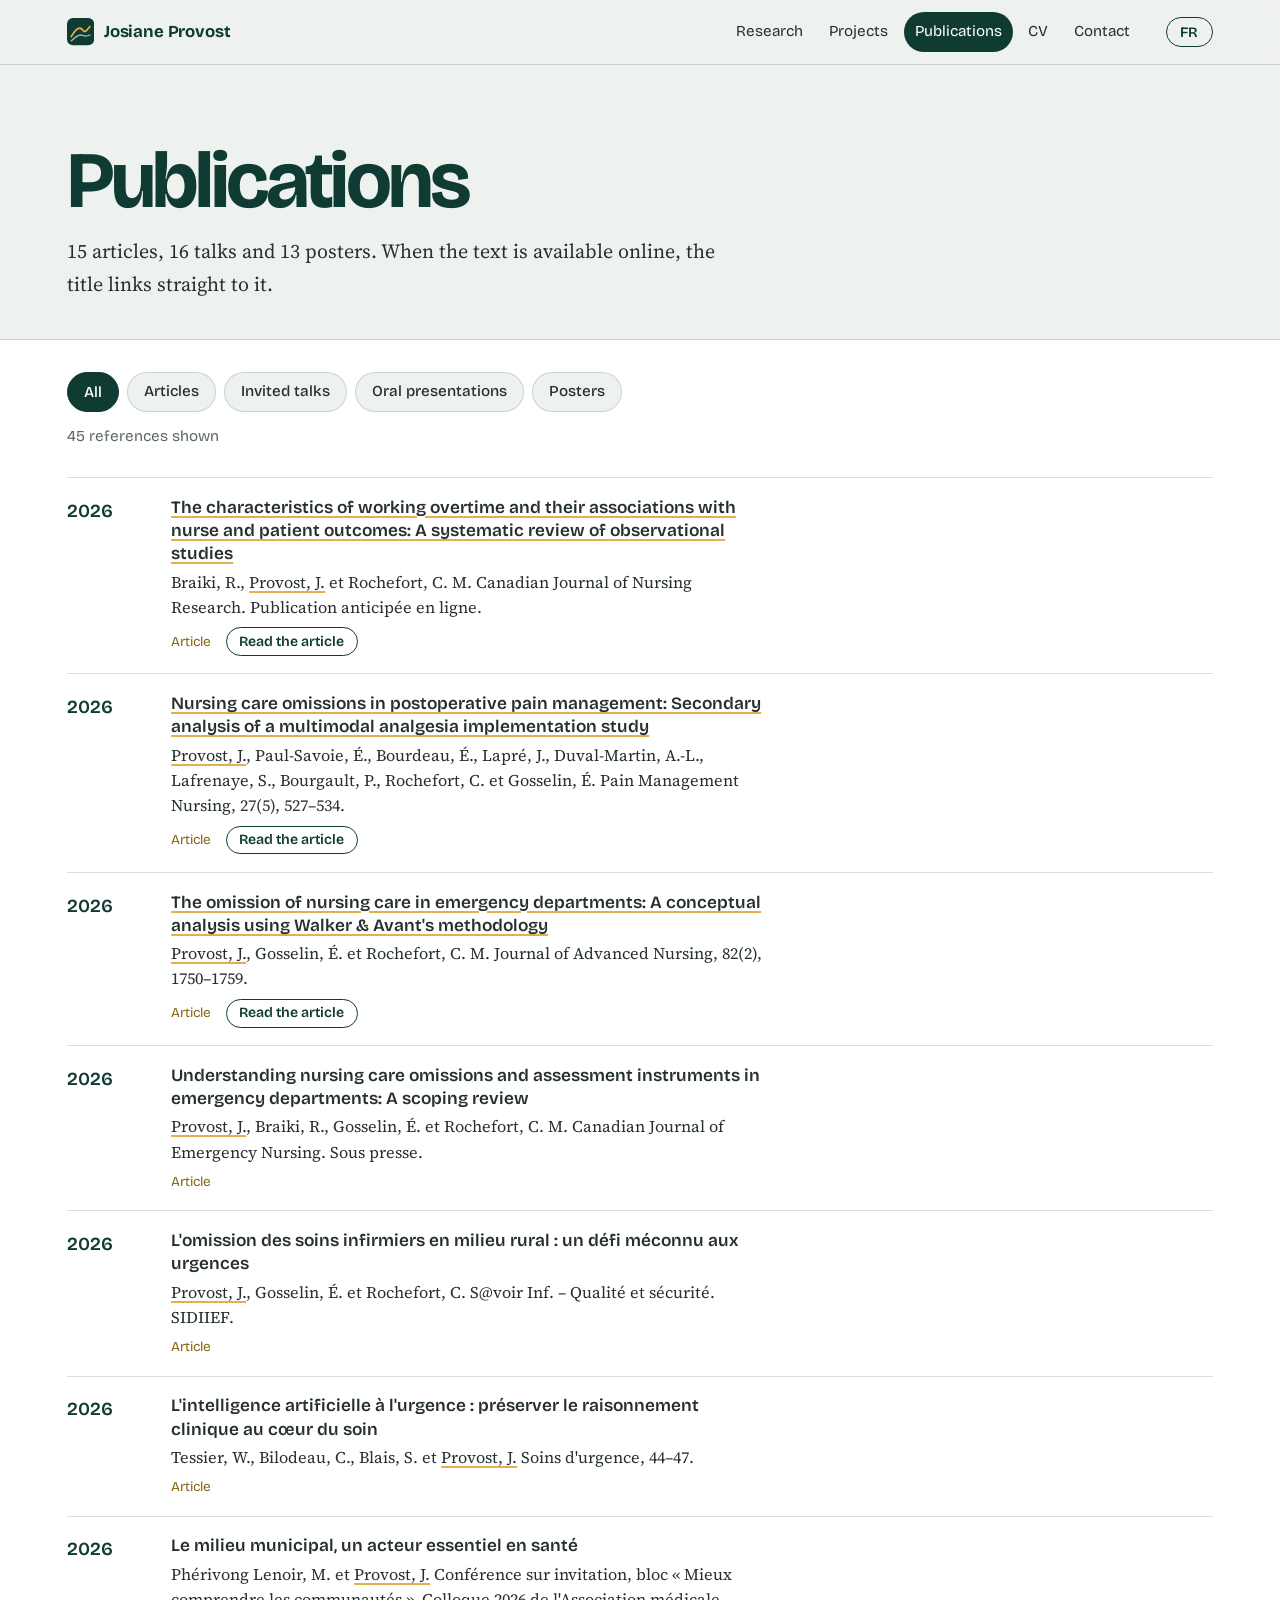
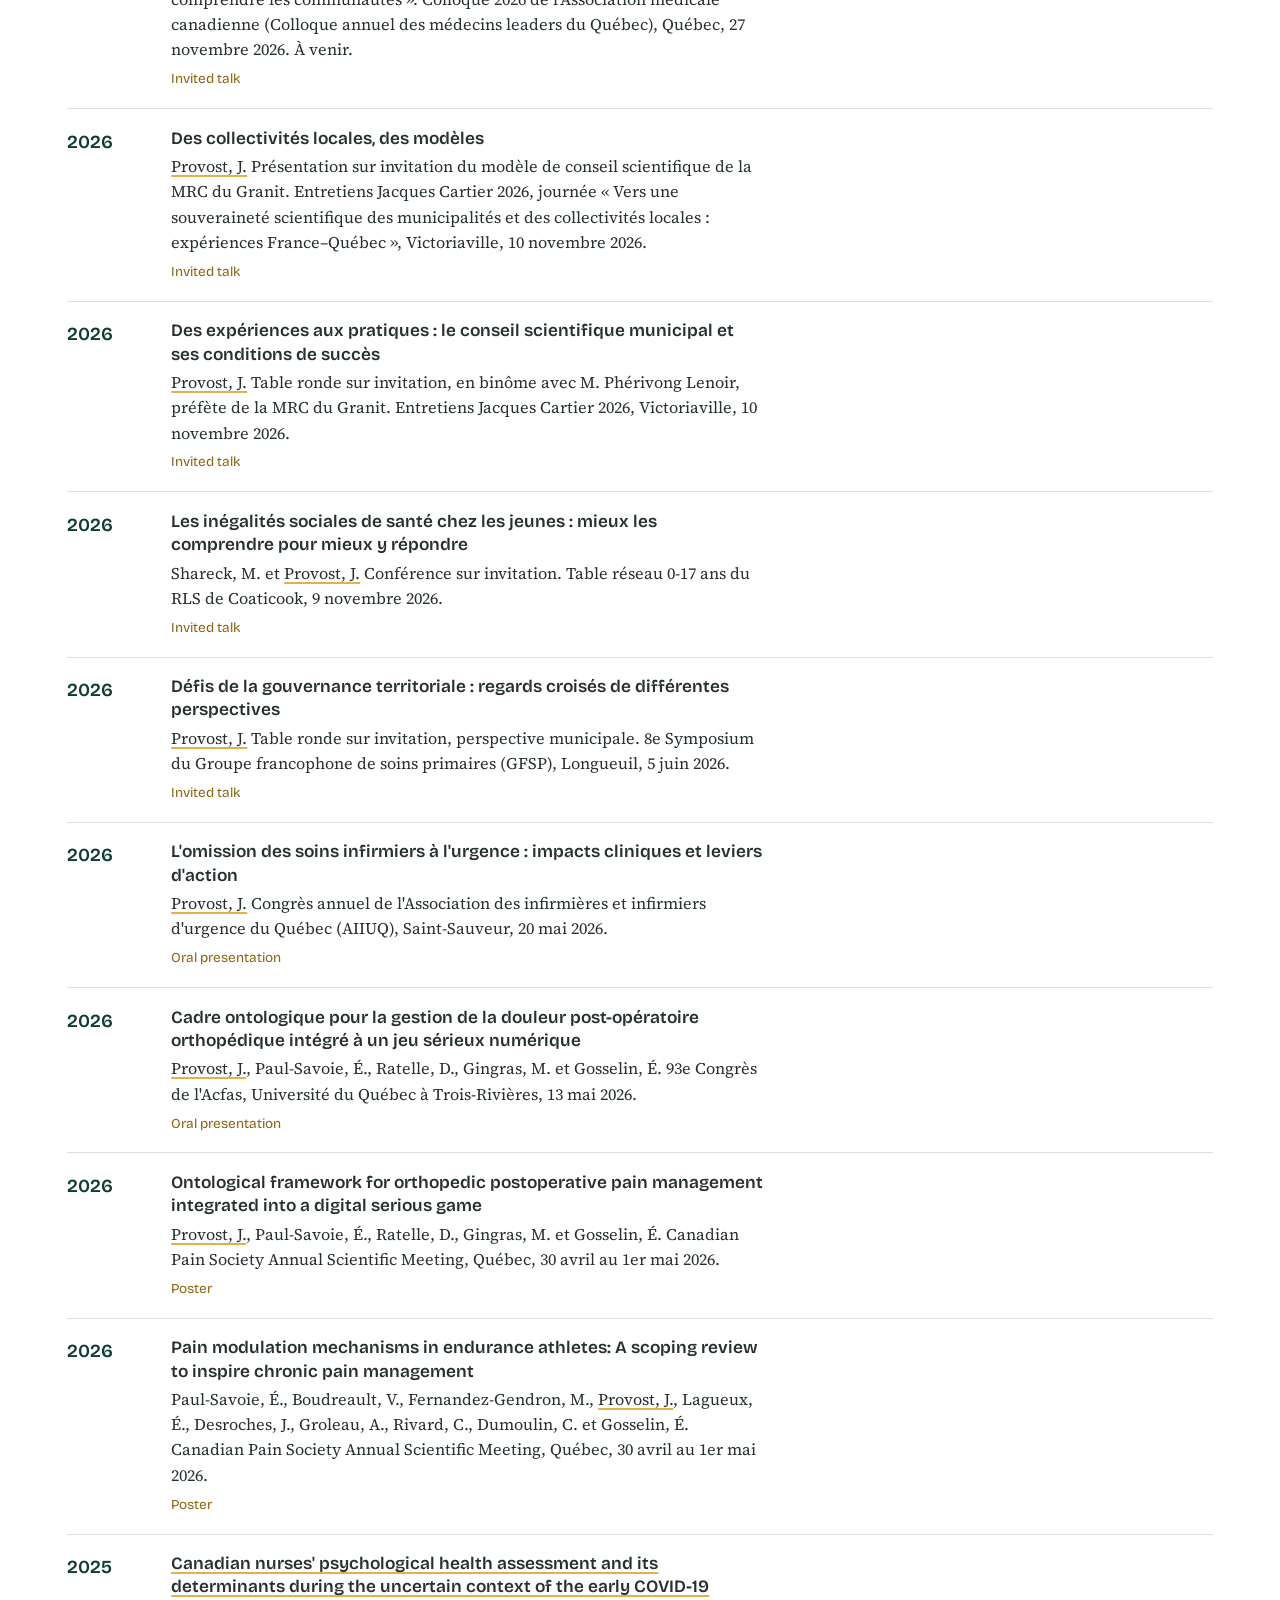
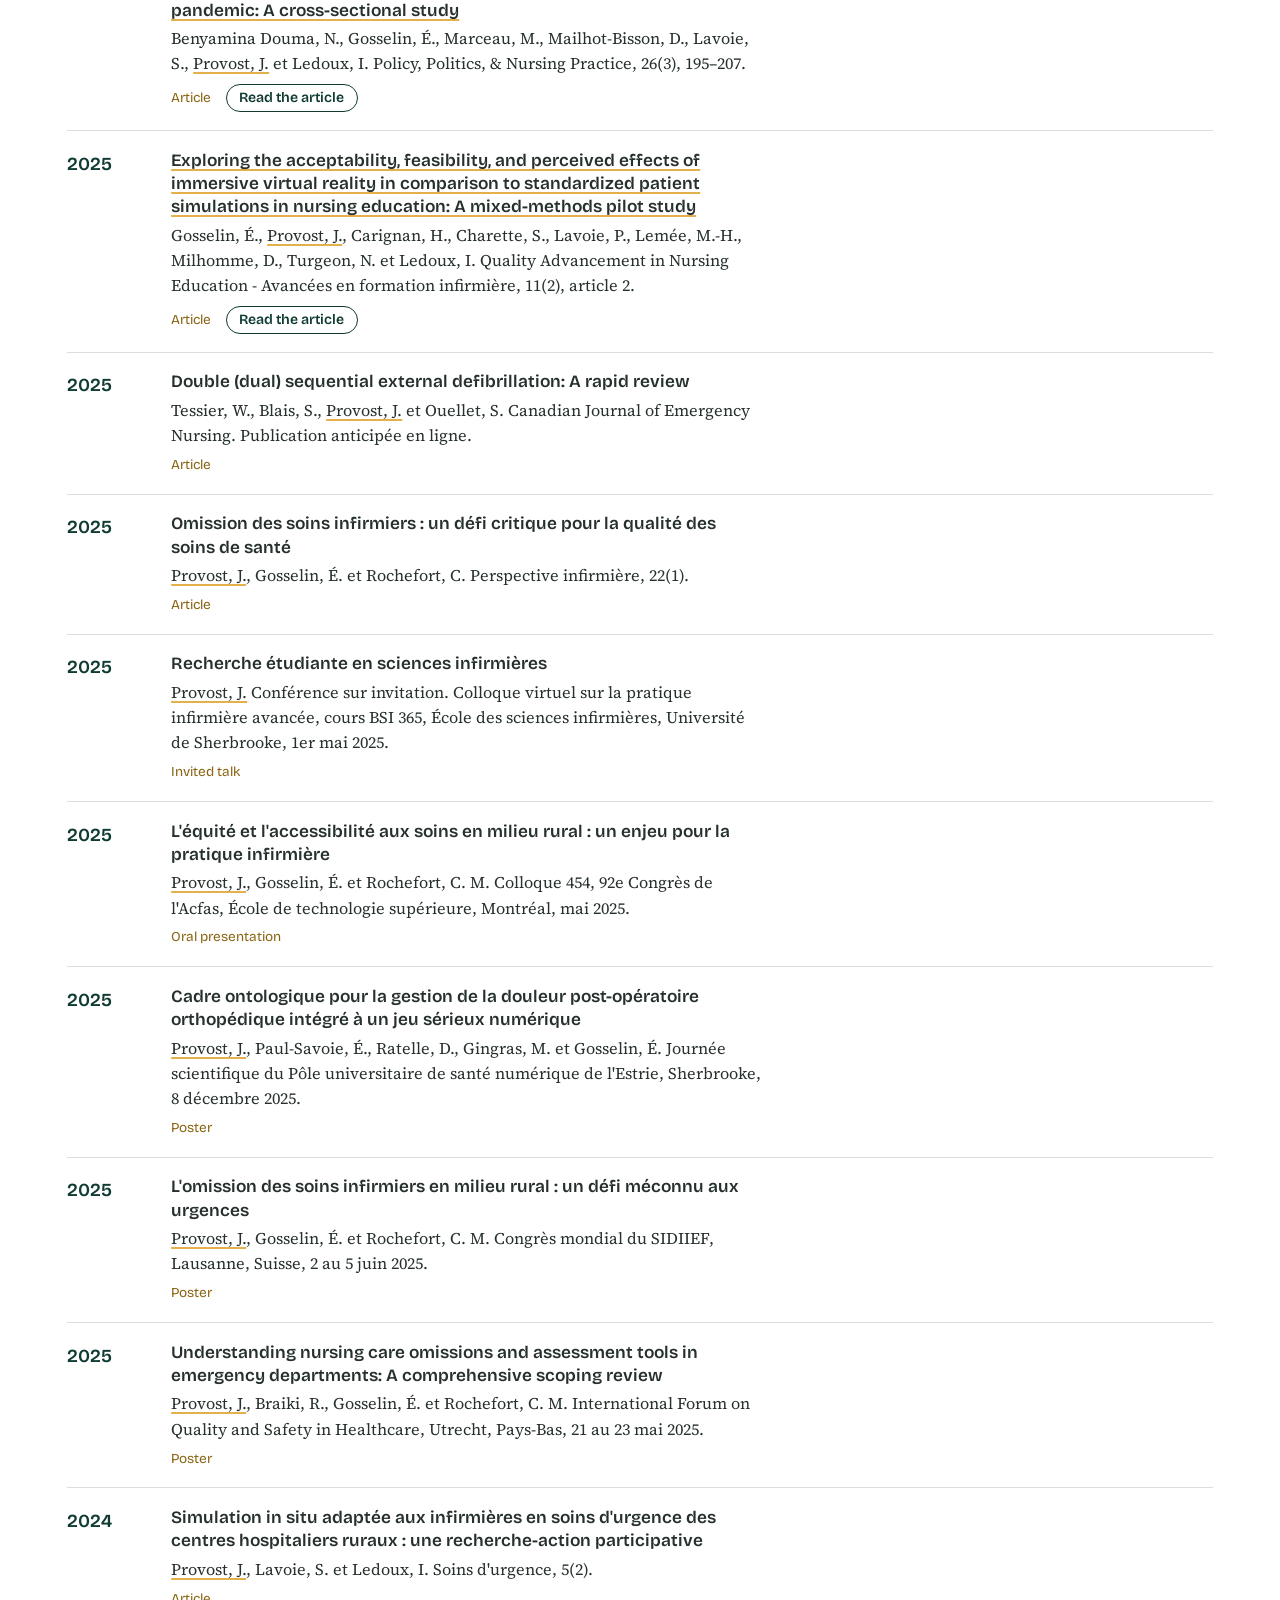
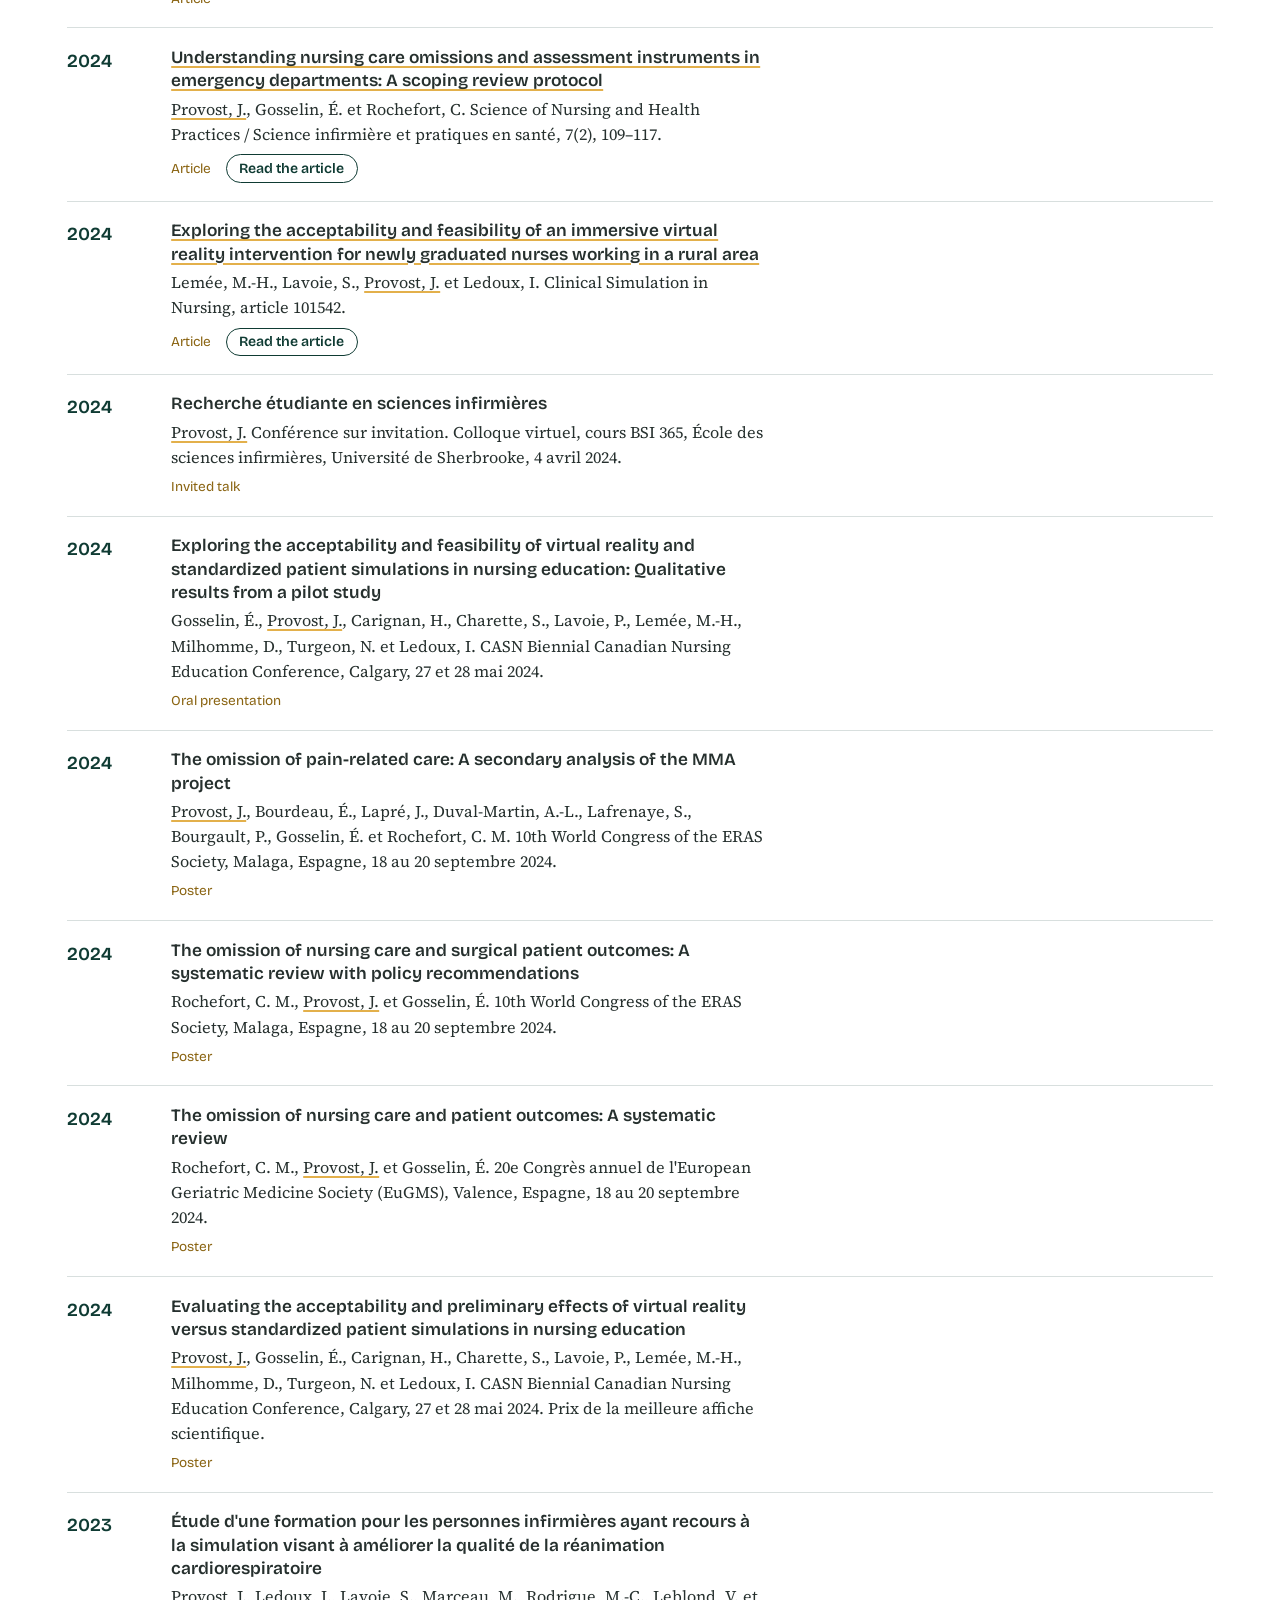
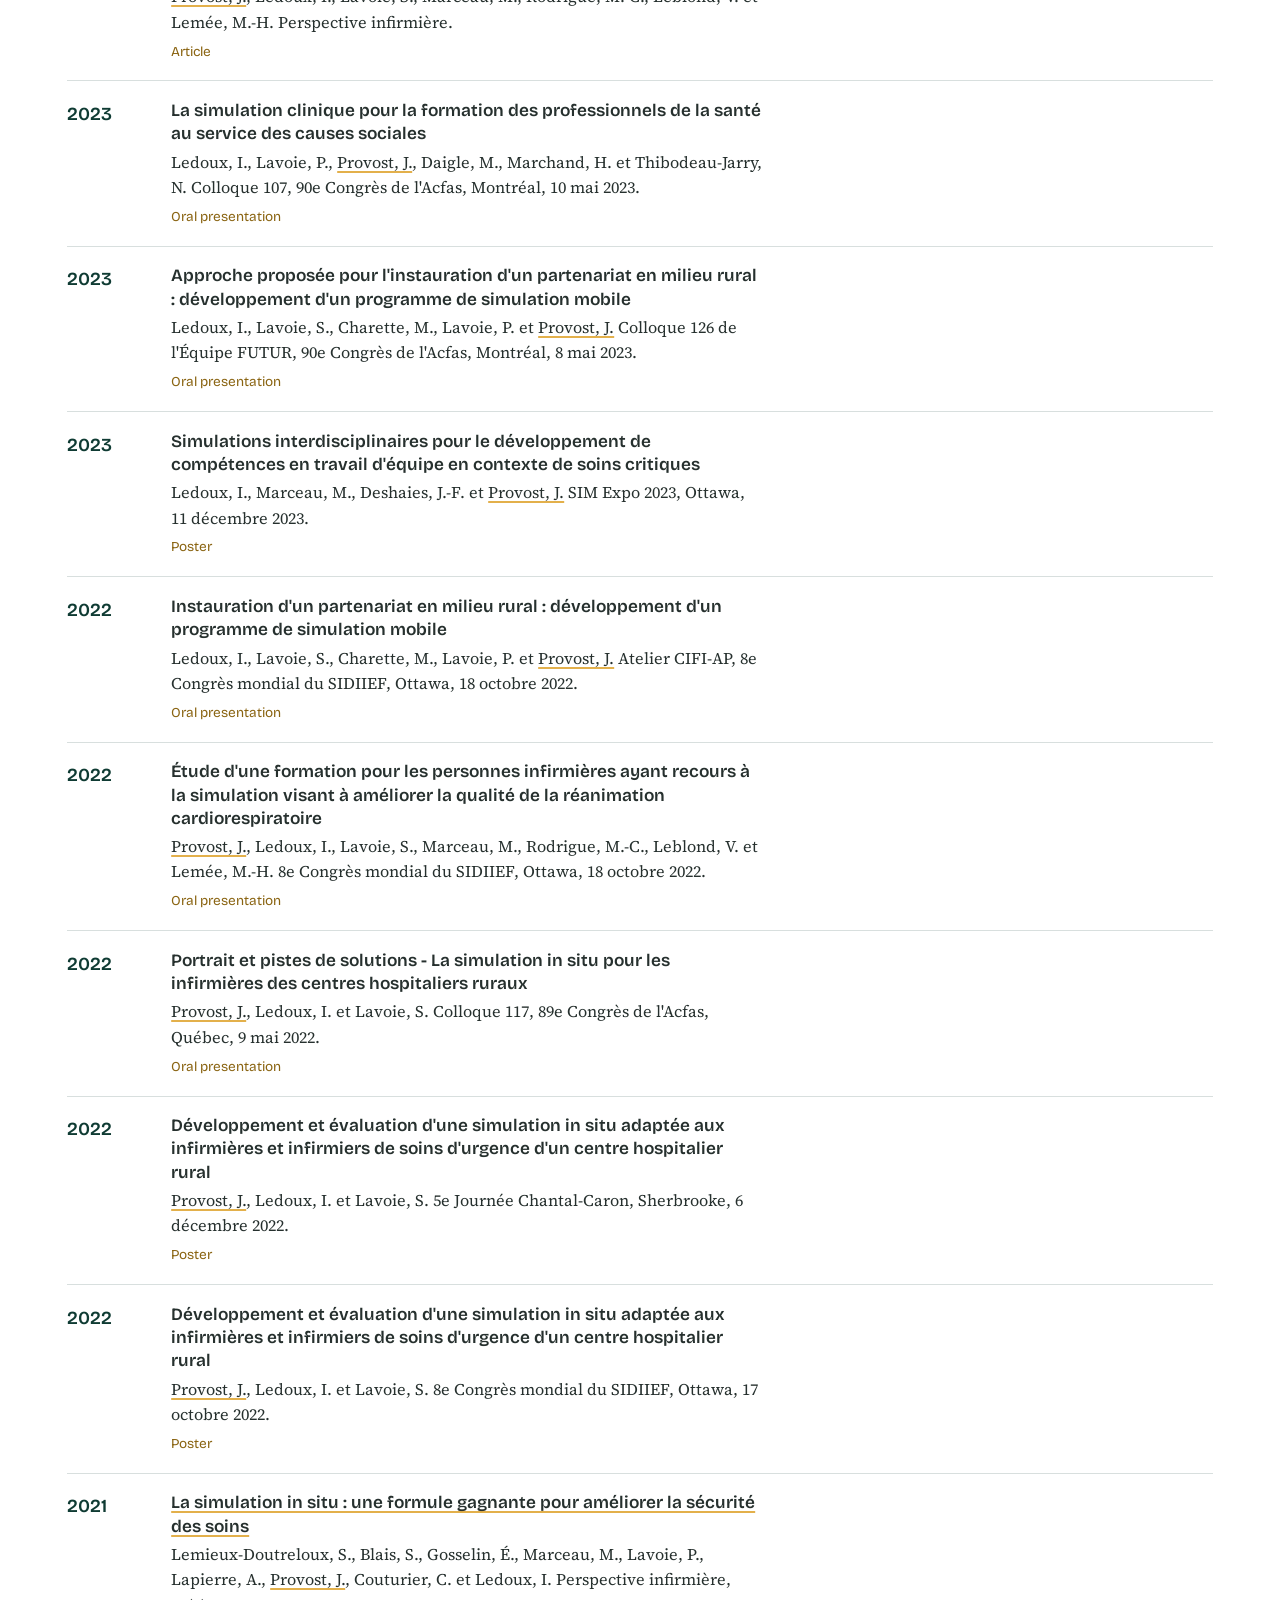
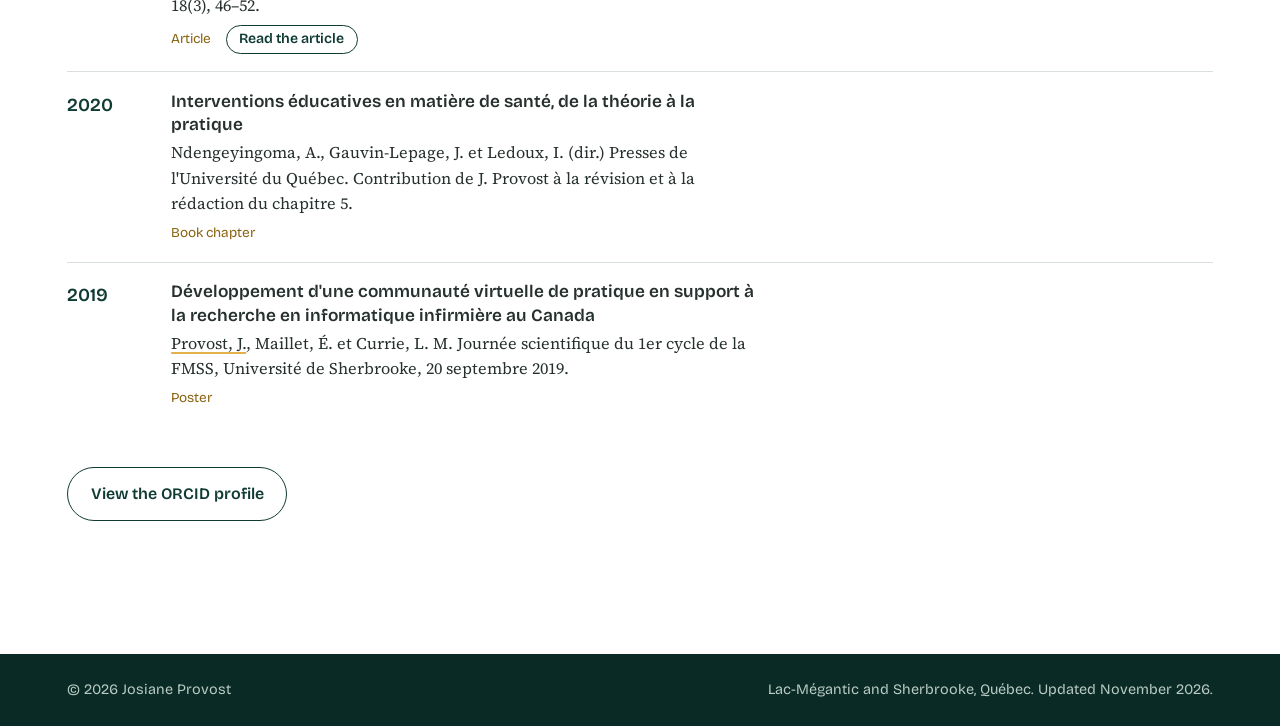
==== publications.html @ 4ea6d52b "Territoire apprenant, page des publications et CV 2026-2027 Portrait réduit, programmation recentrée" ====
<!DOCTYPE html>
<html lang="fr" data-lang="fr">
<head>
<meta charset="UTF-8">
<meta name="viewport" content="width=device-width, initial-scale=1">
<title>Publications - Josiane Provost</title>
<meta name="description" content="Articles, conférences et affiches de Josiane Provost, avec les liens directs vers les textes.">
<meta property="og:title" content="Josiane Provost - Recherche en santé rurale">
<meta property="og:description" content="Soins infirmiers en milieu rural, numérique en santé et conseil scientifique municipal.">
<meta property="og:image" content="https://josianeprovost.ca/images/josiane-provost.jpg">
<meta property="og:type" content="website">
<meta property="og:url" content="https://josianeprovost.ca/publications.html">
<link rel="icon" href="data:image/svg+xml,%3Csvg xmlns='http://www.w3.org/2000/svg' viewBox='0 0 64 64'%3E%3Crect width='64' height='64' rx='14' fill='%230f3b33'/%3E%3Cpath d='M10 44c8-14 14-20 20-20s8 8 12 8 6-6 12-12' fill='none' stroke='%23e3b04b' stroke-width='4' stroke-linecap='round'/%3E%3Cpath d='M10 54c10-10 16-14 22-14s10 6 22 0' fill='none' stroke='%23eef2ef' stroke-width='3' stroke-linecap='round' opacity='.7'/%3E%3C/svg%3E">
<link rel="preconnect" href="https://fonts.googleapis.com">
<link rel="preconnect" href="https://fonts.gstatic.com" crossorigin>
<link href="https://fonts.googleapis.com/css2?family=Bricolage+Grotesque:opsz,wght@12..96,400;12..96,500;12..96,600;12..96,700&family=Source+Serif+4:ital,opsz,wght@0,8..60,400;0,8..60,600;1,8..60,400&display=swap" rel="stylesheet">
<link rel="stylesheet" href="styles.css">
</head>
<body data-titre-fr="Publications - Josiane Provost" data-titre-en="Publications - Josiane Provost">
<a class="saut" href="#contenu"><span lang="fr">Aller au contenu</span><span lang="en">Skip to content</span></a>

<header class="barre">
  <div class="enveloppe">
    <a class="marque" href="index.html" aria-label="Josiane Provost">
      <svg viewBox="0 0 64 64" aria-hidden="true"><rect width="64" height="64" rx="14" fill="#0f3b33"/><path d="M10 44c8-14 14-20 20-20s8 8 12 8 6-6 12-12" fill="none" stroke="#e3b04b" stroke-width="4" stroke-linecap="round"/><path d="M10 54c10-10 16-14 22-14s10 6 22 0" fill="none" stroke="#eef2ef" stroke-width="3" stroke-linecap="round" opacity=".7"/></svg>
      Josiane Provost
    </a>
    <nav class="liens" aria-label="Sections">
      <a href="index.html#recherche"><span lang="fr">Recherche</span><span lang="en">Research</span></a>
      <a href="index.html#projets"><span lang="fr">Projets</span><span lang="en">Projects</span></a>
      <a href="publications.html" aria-current="true">Publications</a>
      <a href="index.html#parcours"><span lang="fr">Parcours</span><span lang="en">CV</span></a>
      <a href="index.html#contact">Contact</a>
    </nav>
    <button class="langue" type="button" id="langue" aria-label="Switch to English">EN</button>
  </div>
</header>

<main id="contenu">
<section class="entete-page">
  <div class="enveloppe">
    <h1>Publications</h1>
    <p lang="fr">15 articles, 16 conférences et 13 affiches. Quand le texte est accessible en ligne, le titre y mène directement.</p>
    <p lang="en">15 articles, 16 talks and 13 posters. When the text is available online, the title links straight to it.</p>
  </div>
</section>
<section class="section clair" style="padding-top:1rem">
  <div class="enveloppe">
    <div class="sticky-filtres">
      <div class="filtres" role="group" aria-label="Filtrer">
        <button type="button" data-filtre="tout" aria-pressed="true"><span lang="fr">Tout</span><span lang="en">All</span></button>
        <button type="button" data-filtre="article" aria-pressed="false">Articles</button>
        <button type="button" data-filtre="invite" aria-pressed="false"><span lang="fr">Conférences invitées</span><span lang="en">Invited talks</span></button>
        <button type="button" data-filtre="orale" aria-pressed="false"><span lang="fr">Communications orales</span><span lang="en">Oral presentations</span></button>
        <button type="button" data-filtre="affiche" aria-pressed="false"><span lang="fr">Affiches</span><span lang="en">Posters</span></button>
      </div>
      <p class="compte"><span id="compte">45</span> <span lang="fr">références affichées</span><span lang="en">references shown</span></p>
    </div>
    <ul class="refs" id="refs">
      <li data-type="article"><span class="an">2026</span><div class="corps"><a class="titre" href="https://doi.org/10.1177/08445621261463879" rel="noopener">The characteristics of working overtime and their associations with nurse and patient outcomes: A systematic review of observational studies</a>Braiki, R., <span class="moi">Provost, J.</span> et Rochefort, C. M. Canadian Journal of Nursing Research. Publication anticipée en ligne.<br><span class="genre">Article</span><a class="lire" href="https://doi.org/10.1177/08445621261463879" rel="noopener"><span lang="fr">Lire l'article</span><span lang="en">Read the article</span></a></div></li>
      <li data-type="article"><span class="an">2026</span><div class="corps"><a class="titre" href="https://doi.org/10.1016/j.pmn.2026.04.017" rel="noopener">Nursing care omissions in postoperative pain management: Secondary analysis of a multimodal analgesia implementation study</a><span class="moi">Provost, J.</span>, Paul-Savoie, É., Bourdeau, É., Lapré, J., Duval-Martin, A.-L., Lafrenaye, S., Bourgault, P., Rochefort, C. et Gosselin, É. Pain Management Nursing, 27(5), 527–534.<br><span class="genre">Article</span><a class="lire" href="https://doi.org/10.1016/j.pmn.2026.04.017" rel="noopener"><span lang="fr">Lire l'article</span><span lang="en">Read the article</span></a></div></li>
      <li data-type="article"><span class="an">2026</span><div class="corps"><a class="titre" href="https://doi.org/10.1111/jan.17017" rel="noopener">The omission of nursing care in emergency departments: A conceptual analysis using Walker &amp; Avant's methodology</a><span class="moi">Provost, J.</span>, Gosselin, É. et Rochefort, C. M. Journal of Advanced Nursing, 82(2), 1750–1759.<br><span class="genre">Article</span><a class="lire" href="https://doi.org/10.1111/jan.17017" rel="noopener"><span lang="fr">Lire l'article</span><span lang="en">Read the article</span></a></div></li>
      <li data-type="article"><span class="an">2026</span><div class="corps"><span class="titre">Understanding nursing care omissions and assessment instruments in emergency departments: A scoping review</span><span class="moi">Provost, J.</span>, Braiki, R., Gosselin, É. et Rochefort, C. M. Canadian Journal of Emergency Nursing. Sous presse.<br><span class="genre">Article</span></div></li>
      <li data-type="article"><span class="an">2026</span><div class="corps"><span class="titre">L'omission des soins infirmiers en milieu rural : un défi méconnu aux urgences</span><span class="moi">Provost, J.</span>, Gosselin, É. et Rochefort, C. S@voir Inf. – Qualité et sécurité. SIDIIEF.<br><span class="genre">Article</span></div></li>
      <li data-type="article"><span class="an">2026</span><div class="corps"><span class="titre">L'intelligence artificielle à l'urgence : préserver le raisonnement clinique au cœur du soin</span>Tessier, W., Bilodeau, C., Blais, S. et <span class="moi">Provost, J.</span> Soins d'urgence, 44–47.<br><span class="genre">Article</span></div></li>
      <li data-type="invite"><span class="an">2026</span><div class="corps"><span class="titre">Le milieu municipal, un acteur essentiel en santé</span>Phérivong Lenoir, M. et <span class="moi">Provost, J.</span> Conférence sur invitation, bloc « Mieux comprendre les communautés ». Colloque 2026 de l'Association médicale canadienne (Colloque annuel des médecins leaders du Québec), Québec, 27 novembre 2026. À venir.<br><span class="genre"><span lang="fr">Conférence invitée</span><span lang="en">Invited talk</span></span></div></li>
      <li data-type="invite"><span class="an">2026</span><div class="corps"><span class="titre">Des collectivités locales, des modèles</span><span class="moi">Provost, J.</span> Présentation sur invitation du modèle de conseil scientifique de la MRC du Granit. Entretiens Jacques Cartier 2026, journée « Vers une souveraineté scientifique des municipalités et des collectivités locales : expériences France–Québec », Victoriaville, 10 novembre 2026.<br><span class="genre"><span lang="fr">Conférence invitée</span><span lang="en">Invited talk</span></span></div></li>
      <li data-type="invite"><span class="an">2026</span><div class="corps"><span class="titre">Des expériences aux pratiques : le conseil scientifique municipal et ses conditions de succès</span><span class="moi">Provost, J.</span> Table ronde sur invitation, en binôme avec M. Phérivong Lenoir, préfète de la MRC du Granit. Entretiens Jacques Cartier 2026, Victoriaville, 10 novembre 2026.<br><span class="genre"><span lang="fr">Conférence invitée</span><span lang="en">Invited talk</span></span></div></li>
      <li data-type="invite"><span class="an">2026</span><div class="corps"><span class="titre">Les inégalités sociales de santé chez les jeunes : mieux les comprendre pour mieux y répondre</span>Shareck, M. et <span class="moi">Provost, J.</span> Conférence sur invitation. Table réseau 0-17 ans du RLS de Coaticook, 9 novembre 2026.<br><span class="genre"><span lang="fr">Conférence invitée</span><span lang="en">Invited talk</span></span></div></li>
      <li data-type="invite"><span class="an">2026</span><div class="corps"><span class="titre">Défis de la gouvernance territoriale : regards croisés de différentes perspectives</span><span class="moi">Provost, J.</span> Table ronde sur invitation, perspective municipale. 8e Symposium du Groupe francophone de soins primaires (GFSP), Longueuil, 5 juin 2026.<br><span class="genre"><span lang="fr">Conférence invitée</span><span lang="en">Invited talk</span></span></div></li>
      <li data-type="orale"><span class="an">2026</span><div class="corps"><span class="titre">L'omission des soins infirmiers à l'urgence : impacts cliniques et leviers d'action</span><span class="moi">Provost, J.</span> Congrès annuel de l'Association des infirmières et infirmiers d'urgence du Québec (AIIUQ), Saint-Sauveur, 20 mai 2026.<br><span class="genre"><span lang="fr">Communication orale</span><span lang="en">Oral presentation</span></span></div></li>
      <li data-type="orale"><span class="an">2026</span><div class="corps"><span class="titre">Cadre ontologique pour la gestion de la douleur post-opératoire orthopédique intégré à un jeu sérieux numérique</span><span class="moi">Provost, J.</span>, Paul-Savoie, É., Ratelle, D., Gingras, M. et Gosselin, É. 93e Congrès de l'Acfas, Université du Québec à Trois-Rivières, 13 mai 2026.<br><span class="genre"><span lang="fr">Communication orale</span><span lang="en">Oral presentation</span></span></div></li>
      <li data-type="affiche"><span class="an">2026</span><div class="corps"><span class="titre">Ontological framework for orthopedic postoperative pain management integrated into a digital serious game</span><span class="moi">Provost, J.</span>, Paul-Savoie, É., Ratelle, D., Gingras, M. et Gosselin, É. Canadian Pain Society Annual Scientific Meeting, Québec, 30 avril au 1er mai 2026.<br><span class="genre"><span lang="fr">Affiche</span><span lang="en">Poster</span></span></div></li>
      <li data-type="affiche"><span class="an">2026</span><div class="corps"><span class="titre">Pain modulation mechanisms in endurance athletes: A scoping review to inspire chronic pain management</span>Paul-Savoie, É., Boudreault, V., Fernandez-Gendron, M., <span class="moi">Provost, J.</span>, Lagueux, É., Desroches, J., Groleau, A., Rivard, C., Dumoulin, C. et Gosselin, É. Canadian Pain Society Annual Scientific Meeting, Québec, 30 avril au 1er mai 2026.<br><span class="genre"><span lang="fr">Affiche</span><span lang="en">Poster</span></span></div></li>
      <li data-type="article"><span class="an">2025</span><div class="corps"><a class="titre" href="https://doi.org/10.1177/15271544251338813" rel="noopener">Canadian nurses' psychological health assessment and its determinants during the uncertain context of the early COVID-19 pandemic: A cross-sectional study</a>Benyamina Douma, N., Gosselin, É., Marceau, M., Mailhot-Bisson, D., Lavoie, S., <span class="moi">Provost, J.</span> et Ledoux, I. Policy, Politics, &amp; Nursing Practice, 26(3), 195–207.<br><span class="genre">Article</span><a class="lire" href="https://doi.org/10.1177/15271544251338813" rel="noopener"><span lang="fr">Lire l'article</span><span lang="en">Read the article</span></a></div></li>
      <li data-type="article"><span class="an">2025</span><div class="corps"><a class="titre" href="https://doi.org/10.17483/7q3m5727" rel="noopener">Exploring the acceptability, feasibility, and perceived effects of immersive virtual reality in comparison to standardized patient simulations in nursing education: A mixed-methods pilot study</a>Gosselin, É., <span class="moi">Provost, J.</span>, Carignan, H., Charette, S., Lavoie, P., Lemée, M.-H., Milhomme, D., Turgeon, N. et Ledoux, I. Quality Advancement in Nursing Education - Avancées en formation infirmière, 11(2), article 2.<br><span class="genre">Article</span><a class="lire" href="https://doi.org/10.17483/7q3m5727" rel="noopener"><span lang="fr">Lire l'article</span><span lang="en">Read the article</span></a></div></li>
      <li data-type="article"><span class="an">2025</span><div class="corps"><span class="titre">Double (dual) sequential external defibrillation: A rapid review</span>Tessier, W., Blais, S., <span class="moi">Provost, J.</span> et Ouellet, S. Canadian Journal of Emergency Nursing. Publication anticipée en ligne.<br><span class="genre">Article</span></div></li>
      <li data-type="article"><span class="an">2025</span><div class="corps"><span class="titre">Omission des soins infirmiers : un défi critique pour la qualité des soins de santé</span><span class="moi">Provost, J.</span>, Gosselin, É. et Rochefort, C. Perspective infirmière, 22(1).<br><span class="genre">Article</span></div></li>
      <li data-type="invite"><span class="an">2025</span><div class="corps"><span class="titre">Recherche étudiante en sciences infirmières</span><span class="moi">Provost, J.</span> Conférence sur invitation. Colloque virtuel sur la pratique infirmière avancée, cours BSI 365, École des sciences infirmières, Université de Sherbrooke, 1er mai 2025.<br><span class="genre"><span lang="fr">Conférence invitée</span><span lang="en">Invited talk</span></span></div></li>
      <li data-type="orale"><span class="an">2025</span><div class="corps"><span class="titre">L'équité et l'accessibilité aux soins en milieu rural : un enjeu pour la pratique infirmière</span><span class="moi">Provost, J.</span>, Gosselin, É. et Rochefort, C. M. Colloque 454, 92e Congrès de l'Acfas, École de technologie supérieure, Montréal, mai 2025.<br><span class="genre"><span lang="fr">Communication orale</span><span lang="en">Oral presentation</span></span></div></li>
      <li data-type="affiche"><span class="an">2025</span><div class="corps"><span class="titre">Cadre ontologique pour la gestion de la douleur post-opératoire orthopédique intégré à un jeu sérieux numérique</span><span class="moi">Provost, J.</span>, Paul-Savoie, É., Ratelle, D., Gingras, M. et Gosselin, É. Journée scientifique du Pôle universitaire de santé numérique de l'Estrie, Sherbrooke, 8 décembre 2025.<br><span class="genre"><span lang="fr">Affiche</span><span lang="en">Poster</span></span></div></li>
      <li data-type="affiche"><span class="an">2025</span><div class="corps"><span class="titre">L'omission des soins infirmiers en milieu rural : un défi méconnu aux urgences</span><span class="moi">Provost, J.</span>, Gosselin, É. et Rochefort, C. M. Congrès mondial du SIDIIEF, Lausanne, Suisse, 2 au 5 juin 2025.<br><span class="genre"><span lang="fr">Affiche</span><span lang="en">Poster</span></span></div></li>
      <li data-type="affiche"><span class="an">2025</span><div class="corps"><span class="titre">Understanding nursing care omissions and assessment tools in emergency departments: A comprehensive scoping review</span><span class="moi">Provost, J.</span>, Braiki, R., Gosselin, É. et Rochefort, C. M. International Forum on Quality and Safety in Healthcare, Utrecht, Pays-Bas, 21 au 23 mai 2025.<br><span class="genre"><span lang="fr">Affiche</span><span lang="en">Poster</span></span></div></li>
      <li data-type="article"><span class="an">2024</span><div class="corps"><span class="titre">Simulation in situ adaptée aux infirmières en soins d'urgence des centres hospitaliers ruraux : une recherche-action participative</span><span class="moi">Provost, J.</span>, Lavoie, S. et Ledoux, I. Soins d'urgence, 5(2).<br><span class="genre">Article</span></div></li>
      <li data-type="article"><span class="an">2024</span><div class="corps"><a class="titre" href="https://doi.org/10.62212/snahp.141" rel="noopener">Understanding nursing care omissions and assessment instruments in emergency departments: A scoping review protocol</a><span class="moi">Provost, J.</span>, Gosselin, É. et Rochefort, C. Science of Nursing and Health Practices / Science infirmière et pratiques en santé, 7(2), 109–117.<br><span class="genre">Article</span><a class="lire" href="https://doi.org/10.62212/snahp.141" rel="noopener"><span lang="fr">Lire l'article</span><span lang="en">Read the article</span></a></div></li>
      <li data-type="article"><span class="an">2024</span><div class="corps"><a class="titre" href="https://doi.org/10.1016/j.ecns.2024.101542" rel="noopener">Exploring the acceptability and feasibility of an immersive virtual reality intervention for newly graduated nurses working in a rural area</a>Lemée, M.-H., Lavoie, S., <span class="moi">Provost, J.</span> et Ledoux, I. Clinical Simulation in Nursing, article 101542.<br><span class="genre">Article</span><a class="lire" href="https://doi.org/10.1016/j.ecns.2024.101542" rel="noopener"><span lang="fr">Lire l'article</span><span lang="en">Read the article</span></a></div></li>
      <li data-type="invite"><span class="an">2024</span><div class="corps"><span class="titre">Recherche étudiante en sciences infirmières</span><span class="moi">Provost, J.</span> Conférence sur invitation. Colloque virtuel, cours BSI 365, École des sciences infirmières, Université de Sherbrooke, 4 avril 2024.<br><span class="genre"><span lang="fr">Conférence invitée</span><span lang="en">Invited talk</span></span></div></li>
      <li data-type="orale"><span class="an">2024</span><div class="corps"><span class="titre">Exploring the acceptability and feasibility of virtual reality and standardized patient simulations in nursing education: Qualitative results from a pilot study</span>Gosselin, É., <span class="moi">Provost, J.</span>, Carignan, H., Charette, S., Lavoie, P., Lemée, M.-H., Milhomme, D., Turgeon, N. et Ledoux, I. CASN Biennial Canadian Nursing Education Conference, Calgary, 27 et 28 mai 2024.<br><span class="genre"><span lang="fr">Communication orale</span><span lang="en">Oral presentation</span></span></div></li>
      <li data-type="affiche"><span class="an">2024</span><div class="corps"><span class="titre">The omission of pain-related care: A secondary analysis of the MMA project</span><span class="moi">Provost, J.</span>, Bourdeau, É., Lapré, J., Duval-Martin, A.-L., Lafrenaye, S., Bourgault, P., Gosselin, É. et Rochefort, C. M. 10th World Congress of the ERAS Society, Malaga, Espagne, 18 au 20 septembre 2024.<br><span class="genre"><span lang="fr">Affiche</span><span lang="en">Poster</span></span></div></li>
      <li data-type="affiche"><span class="an">2024</span><div class="corps"><span class="titre">The omission of nursing care and surgical patient outcomes: A systematic review with policy recommendations</span>Rochefort, C. M., <span class="moi">Provost, J.</span> et Gosselin, É. 10th World Congress of the ERAS Society, Malaga, Espagne, 18 au 20 septembre 2024.<br><span class="genre"><span lang="fr">Affiche</span><span lang="en">Poster</span></span></div></li>
      <li data-type="affiche"><span class="an">2024</span><div class="corps"><span class="titre">The omission of nursing care and patient outcomes: A systematic review</span>Rochefort, C. M., <span class="moi">Provost, J.</span> et Gosselin, É. 20e Congrès annuel de l'European Geriatric Medicine Society (EuGMS), Valence, Espagne, 18 au 20 septembre 2024.<br><span class="genre"><span lang="fr">Affiche</span><span lang="en">Poster</span></span></div></li>
      <li data-type="affiche"><span class="an">2024</span><div class="corps"><span class="titre">Evaluating the acceptability and preliminary effects of virtual reality versus standardized patient simulations in nursing education</span><span class="moi">Provost, J.</span>, Gosselin, É., Carignan, H., Charette, S., Lavoie, P., Lemée, M.-H., Milhomme, D., Turgeon, N. et Ledoux, I. CASN Biennial Canadian Nursing Education Conference, Calgary, 27 et 28 mai 2024. Prix de la meilleure affiche scientifique.<br><span class="genre"><span lang="fr">Affiche</span><span lang="en">Poster</span></span></div></li>
      <li data-type="article"><span class="an">2023</span><div class="corps"><span class="titre">Étude d'une formation pour les personnes infirmières ayant recours à la simulation visant à améliorer la qualité de la réanimation cardiorespiratoire</span><span class="moi">Provost, J.</span>, Ledoux, I., Lavoie, S., Marceau, M., Rodrigue, M.-C., Leblond, V. et Lemée, M.-H. Perspective infirmière.<br><span class="genre">Article</span></div></li>
      <li data-type="orale"><span class="an">2023</span><div class="corps"><span class="titre">La simulation clinique pour la formation des professionnels de la santé au service des causes sociales</span>Ledoux, I., Lavoie, P., <span class="moi">Provost, J.</span>, Daigle, M., Marchand, H. et Thibodeau-Jarry, N. Colloque 107, 90e Congrès de l'Acfas, Montréal, 10 mai 2023.<br><span class="genre"><span lang="fr">Communication orale</span><span lang="en">Oral presentation</span></span></div></li>
      <li data-type="orale"><span class="an">2023</span><div class="corps"><span class="titre">Approche proposée pour l'instauration d'un partenariat en milieu rural : développement d'un programme de simulation mobile</span>Ledoux, I., Lavoie, S., Charette, M., Lavoie, P. et <span class="moi">Provost, J.</span> Colloque 126 de l'Équipe FUTUR, 90e Congrès de l'Acfas, Montréal, 8 mai 2023.<br><span class="genre"><span lang="fr">Communication orale</span><span lang="en">Oral presentation</span></span></div></li>
      <li data-type="affiche"><span class="an">2023</span><div class="corps"><span class="titre">Simulations interdisciplinaires pour le développement de compétences en travail d'équipe en contexte de soins critiques</span>Ledoux, I., Marceau, M., Deshaies, J.-F. et <span class="moi">Provost, J.</span> SIM Expo 2023, Ottawa, 11 décembre 2023.<br><span class="genre"><span lang="fr">Affiche</span><span lang="en">Poster</span></span></div></li>
      <li data-type="orale"><span class="an">2022</span><div class="corps"><span class="titre">Instauration d'un partenariat en milieu rural : développement d'un programme de simulation mobile</span>Ledoux, I., Lavoie, S., Charette, M., Lavoie, P. et <span class="moi">Provost, J.</span> Atelier CIFI-AP, 8e Congrès mondial du SIDIIEF, Ottawa, 18 octobre 2022.<br><span class="genre"><span lang="fr">Communication orale</span><span lang="en">Oral presentation</span></span></div></li>
      <li data-type="orale"><span class="an">2022</span><div class="corps"><span class="titre">Étude d'une formation pour les personnes infirmières ayant recours à la simulation visant à améliorer la qualité de la réanimation cardiorespiratoire</span><span class="moi">Provost, J.</span>, Ledoux, I., Lavoie, S., Marceau, M., Rodrigue, M.-C., Leblond, V. et Lemée, M.-H. 8e Congrès mondial du SIDIIEF, Ottawa, 18 octobre 2022.<br><span class="genre"><span lang="fr">Communication orale</span><span lang="en">Oral presentation</span></span></div></li>
      <li data-type="orale"><span class="an">2022</span><div class="corps"><span class="titre">Portrait et pistes de solutions - La simulation in situ pour les infirmières des centres hospitaliers ruraux</span><span class="moi">Provost, J.</span>, Ledoux, I. et Lavoie, S. Colloque 117, 89e Congrès de l'Acfas, Québec, 9 mai 2022.<br><span class="genre"><span lang="fr">Communication orale</span><span lang="en">Oral presentation</span></span></div></li>
      <li data-type="affiche"><span class="an">2022</span><div class="corps"><span class="titre">Développement et évaluation d'une simulation in situ adaptée aux infirmières et infirmiers de soins d'urgence d'un centre hospitalier rural</span><span class="moi">Provost, J.</span>, Ledoux, I. et Lavoie, S. 5e Journée Chantal-Caron, Sherbrooke, 6 décembre 2022.<br><span class="genre"><span lang="fr">Affiche</span><span lang="en">Poster</span></span></div></li>
      <li data-type="affiche"><span class="an">2022</span><div class="corps"><span class="titre">Développement et évaluation d'une simulation in situ adaptée aux infirmières et infirmiers de soins d'urgence d'un centre hospitalier rural</span><span class="moi">Provost, J.</span>, Ledoux, I. et Lavoie, S. 8e Congrès mondial du SIDIIEF, Ottawa, 17 octobre 2022.<br><span class="genre"><span lang="fr">Affiche</span><span lang="en">Poster</span></span></div></li>
      <li data-type="article"><span class="an">2021</span><div class="corps"><a class="titre" href="https://www.oiiq.org/simulation-in-situ-methode-pedagogique-efficace-pour-rehausser-les-competences-professionnelles" rel="noopener">La simulation in situ : une formule gagnante pour améliorer la sécurité des soins</a>Lemieux-Doutreloux, S., Blais, S., Gosselin, É., Marceau, M., Lavoie, P., Lapierre, A., <span class="moi">Provost, J.</span>, Couturier, C. et Ledoux, I. Perspective infirmière, 18(3), 46–52.<br><span class="genre">Article</span><a class="lire" href="https://www.oiiq.org/simulation-in-situ-methode-pedagogique-efficace-pour-rehausser-les-competences-professionnelles" rel="noopener"><span lang="fr">Lire l'article</span><span lang="en">Read the article</span></a></div></li>
      <li data-type="chapitre"><span class="an">2020</span><div class="corps"><span class="titre">Interventions éducatives en matière de santé, de la théorie à la pratique</span>Ndengeyingoma, A., Gauvin-Lepage, J. et Ledoux, I. (dir.) Presses de l'Université du Québec. Contribution de J. Provost à la révision et à la rédaction du chapitre 5.<br><span class="genre"><span lang="fr">Chapitre de livre</span><span lang="en">Book chapter</span></span></div></li>
      <li data-type="affiche"><span class="an">2019</span><div class="corps"><span class="titre">Développement d'une communauté virtuelle de pratique en support à la recherche en informatique infirmière au Canada</span><span class="moi">Provost, J.</span>, Maillet, É. et Currie, L. M. Journée scientifique du 1er cycle de la FMSS, Université de Sherbrooke, 20 septembre 2019.<br><span class="genre"><span lang="fr">Affiche</span><span lang="en">Poster</span></span></div></li>
    </ul>
    <p class="suite"><a class="bouton clair" href="https://orcid.org/0000-0001-9698-2990" rel="noopener"><span lang="fr">Consulter le profil ORCID</span><span lang="en">View the ORCID profile</span></a></p>
  </div>
</section>
</main>

<footer>
  <div class="enveloppe">
    <span>© 2026 Josiane Provost</span>
    <span lang="fr">Lac-Mégantic et Sherbrooke, Québec. Mis à jour en novembre 2026.</span>
    <span lang="en">Lac-Mégantic and Sherbrooke, Québec. Updated November 2026.</span>
  </div>
</footer>

<script src="scripts.js"></script>
</body>
</html>
---- styles.css ----
:root{
  --epinette:#0f3b33;
  --epinette-2:#17524a;
  --granit:#26302e;
  --ardoise:#5b6966;
  --brume:#eef2ef;
  --givre:#dfe7e2;
  --blanc:#ffffff;
  --or:#e3b04b;
  --or-fonce:#8a6412;
  --trait:rgba(15,59,51,.16);
  --sans:"Bricolage Grotesque","Avenir Next","Segoe UI",system-ui,sans-serif;
  --serif:"Source Serif 4","Iowan Old Style",Georgia,serif;
  --mesure:66ch;
  --gouttiere:clamp(1.25rem,4vw,3.5rem);
}
*,*::before,*::after{box-sizing:border-box}
html{scroll-behavior:smooth;scroll-padding-top:5rem;-webkit-text-size-adjust:100%}
body{margin:0;background:var(--brume);color:var(--granit);font-family:var(--serif);font-size:1.125rem;line-height:1.65;-webkit-font-smoothing:antialiased}
html[data-lang="fr"] [lang="en"],html[data-lang="en"] [lang="fr"]{display:none!important}
img{max-width:100%;display:block}
a{color:var(--epinette);text-decoration-thickness:1px;text-underline-offset:.18em}
a:hover{text-decoration-thickness:2px}
:focus-visible{outline:3px solid var(--or);outline-offset:3px;border-radius:4px}
h1,h2,h3,h4{font-family:var(--sans);line-height:1.08;margin:0;font-weight:600;letter-spacing:-.02em;color:var(--epinette)}
p{margin:0 0 1em}
ul{margin:0;padding:0;list-style:none}
.enveloppe{max-width:78rem;margin-inline:auto;padding-inline:var(--gouttiere)}
.saut{position:absolute;left:-999px;top:0;background:var(--epinette);color:#fff;padding:.6rem 1rem;z-index:100}
.saut:focus{left:.5rem;top:.5rem}

/* Navigation */
.barre{position:sticky;top:0;z-index:50;background:rgba(238,242,239,.86);backdrop-filter:blur(14px);-webkit-backdrop-filter:blur(14px);border-bottom:1px solid var(--trait)}
.barre .enveloppe{display:flex;align-items:center;gap:1.5rem;min-height:4rem}
.marque{font-family:var(--sans);font-weight:700;font-size:1.05rem;letter-spacing:-.01em;text-decoration:none;color:var(--epinette);display:flex;align-items:center;gap:.6rem;margin-right:auto}
.marque svg{width:1.7rem;height:1.7rem;flex:none}
.liens{display:flex;gap:.25rem;font-family:var(--sans);font-size:.95rem}
.liens a{text-decoration:none;color:var(--granit);padding:.45rem .7rem;border-radius:999px}
.liens a:hover{background:var(--givre)}
.liens a[aria-current="true"]{background:var(--epinette);color:#fff}
.langue{font-family:var(--sans);font-size:.9rem;font-weight:600;border:1px solid var(--epinette);background:transparent;color:var(--epinette);border-radius:999px;padding:.35rem .85rem;cursor:pointer}
.langue:hover{background:var(--epinette);color:#fff}
@media (max-width:60rem){
  .liens{display:none}
}

/* Ouverture */
.ouverture{position:relative;overflow:hidden;border-bottom:1px solid var(--trait)}
.relief{position:absolute;inset:0;width:100%;height:100%;pointer-events:none}
.relief path{fill:none;stroke:var(--epinette);stroke-width:1;opacity:0;animation:leve 1.1s ease-out forwards}
.relief path.maitresse{stroke-width:1.9}
@keyframes leve{to{opacity:var(--o,.2)}}
.ouverture .enveloppe{position:relative;display:grid;grid-template-columns:minmax(0,1fr) auto;gap:clamp(2rem,5vw,5rem);align-items:center;padding-block:clamp(3rem,7vw,5.5rem)}
.qualite{font-family:var(--sans);font-size:1rem;font-weight:500;color:var(--epinette-2);margin:0 0 1.5rem;display:flex;flex-wrap:wrap;gap:.4rem .6rem}
.qualite span{background:var(--blanc);border:1px solid var(--trait);border-radius:999px;padding:.25rem .8rem}
h1{font-size:clamp(3rem,8vw,6.5rem);font-weight:700;letter-spacing:-.045em;line-height:.92;margin-bottom:1.75rem}
.idee{font-family:var(--sans);font-weight:600;font-size:clamp(1.5rem,2.6vw,2.1rem);letter-spacing:-.02em;color:var(--epinette-2);margin:0 0 .5rem}
h1 span{display:block}
.amorce{font-size:clamp(1.15rem,1.7vw,1.35rem);line-height:1.45;max-width:40ch;color:var(--granit);margin-bottom:2rem}
.actions{display:flex;flex-wrap:wrap;gap:.75rem}
.bouton{font-family:var(--sans);font-weight:600;font-size:1rem;text-decoration:none;display:inline-flex;align-items:center;gap:.5rem;padding:.8rem 1.4rem;border-radius:999px;border:1.5px solid var(--epinette);background:var(--epinette);color:#fff;transition:background .15s,color .15s}
.bouton:hover{background:var(--epinette-2)}
.bouton.clair{background:transparent;color:var(--epinette)}
.bouton.clair:hover{background:var(--epinette);color:#fff}
.portrait{width:clamp(11rem,17vw,14.5rem);aspect-ratio:1;border-radius:50%;overflow:hidden;background:var(--givre);border:1px solid var(--trait);box-shadow:0 0 0 .6rem rgba(255,255,255,.55)}
.portrait img{width:100%;height:100%;object-fit:cover;object-position:50% 12%;mix-blend-mode:multiply;filter:saturate(.82)}
@media (max-width:52rem){
  .ouverture .enveloppe{grid-template-columns:1fr}
  .portrait{order:-1;width:8.5rem;justify-self:start}
}

/* Bandeau à venir */
.avenir{background:var(--or);color:#2a2005;font-family:var(--sans);font-size:1rem}
.avenir .enveloppe{display:flex;flex-wrap:wrap;gap:.4rem 1.25rem;align-items:baseline;padding-block:.9rem}
.avenir strong{font-weight:700}
.avenir a{color:inherit}

/* Sections */
.section{padding-block:clamp(4rem,9vw,7.5rem)}
.section>.enveloppe>h2{font-size:clamp(2.2rem,5vw,3.75rem);letter-spacing:-.035em;margin-bottom:.6em;max-width:18ch}
.chapeau{font-size:1.3rem;line-height:1.5;max-width:var(--mesure);margin-bottom:3rem}
.prose{max-width:var(--mesure)}

/* Trois rôles */
.roles{display:grid;grid-template-columns:repeat(3,1fr);border-top:1px solid var(--trait)}
.roles>div{padding:2rem 2rem 2rem 0;border-right:1px solid var(--trait)}
.roles>div+div{padding-left:2rem}
.roles>div:last-child{border-right:0;padding-right:0}
.roles h3{font-size:1.45rem;margin-bottom:.6rem}
.roles p{font-size:1.02rem;margin:0;color:var(--granit)}
.roles .lieu{font-family:var(--sans);font-size:.92rem;color:var(--ardoise);margin-bottom:.9rem}
@media (max-width:52rem){
  .roles{grid-template-columns:1fr}
  .roles>div,.roles>div+div{padding:1.5rem 0;border-right:0;border-bottom:1px solid var(--trait)}
}

/* Programmation */
.sombre{background:var(--epinette);color:#e7efe9;position:relative;overflow:hidden}
.sombre h2,.sombre h3{color:#fff}
.sombre .chapeau{color:#d5e2da}
.sombre a{color:var(--or)}
.axes{display:grid;grid-template-columns:repeat(3,1fr);gap:1.25rem}
.axe{background:rgba(255,255,255,.055);border:1px solid rgba(255,255,255,.14);border-radius:1.25rem;padding:2rem 1.75rem 1.75rem;display:flex;flex-direction:column}
.axe svg{width:3.25rem;height:3.25rem;margin-bottom:1.5rem;stroke:var(--or);fill:none;stroke-width:1.6;stroke-linecap:round;stroke-linejoin:round}
.axe h3{font-size:1.5rem;margin-bottom:.8rem}
.axe p{font-size:1.02rem;margin-bottom:1.25rem}
.axe ul{margin-top:auto;font-family:var(--sans);font-size:.92rem;display:flex;flex-wrap:wrap;gap:.4rem}
.axe li{border:1px solid rgba(227,176,75,.5);color:#f3dfb0;border-radius:999px;padding:.15rem .7rem}
@media (max-width:60rem){.axes{grid-template-columns:1fr}}

/* Boucle du territoire apprenant */
.boucle{list-style:none;display:grid;grid-template-columns:repeat(4,1fr);gap:0;margin:0 0 3rem;padding:0;counter-reset:etape;border:1px solid rgba(255,255,255,.16);border-radius:1.25rem;overflow:hidden}
.boucle li{padding:1.5rem 1.5rem 1.6rem;border-right:1px solid rgba(255,255,255,.16);position:relative;counter-increment:etape}
.boucle li:last-child{border-right:0}
.boucle li::before{content:counter(etape);font-family:var(--sans);font-weight:600;font-size:.95rem;color:var(--epinette);background:var(--or);width:1.7rem;height:1.7rem;border-radius:50%;display:grid;place-items:center;margin-bottom:.9rem}
.boucle b{font-family:var(--sans);font-weight:600;font-size:1.15rem;color:#fff;display:block;line-height:1.25;margin-bottom:.35rem}
.boucle span{font-size:.98rem;line-height:1.45;color:#d5e2da}
.retour{font-family:var(--sans);font-size:.98rem;color:#f3dfb0;margin:-2rem 0 3rem;display:flex;align-items:center;gap:.6rem}
.retour svg{width:1.4rem;height:1.4rem;stroke:var(--or);fill:none;stroke-width:1.8;stroke-linecap:round;stroke-linejoin:round;flex:none}
@media (max-width:60rem){.boucle{grid-template-columns:1fr 1fr}.boucle li:nth-child(2){border-right:0}.boucle li:nth-child(-n+2){border-bottom:1px solid rgba(255,255,255,.16)}}
@media (max-width:34rem){.boucle{grid-template-columns:1fr}.boucle li{border-right:0;border-bottom:1px solid rgba(255,255,255,.16)}.boucle li:last-child{border-bottom:0}}

/* Projets */
.projets{border-top:1px solid var(--trait)}
.projet{display:grid;grid-template-columns:minmax(0,5fr) minmax(0,7fr);gap:1rem 3rem;padding-block:2.25rem;border-bottom:1px solid var(--trait)}
.projet h3{font-size:clamp(1.6rem,3vw,2.3rem);letter-spacing:-.03em}
.projet .nature{font-family:var(--sans);font-size:.95rem;color:var(--ardoise);margin-top:.6rem}
.projet p{margin:0;max-width:var(--mesure)}
.projet p+p{margin-top:.8em}
@media (max-width:52rem){.projet{grid-template-columns:1fr}}

/* Publications */
.clair{background:var(--blanc)}
.filtres{display:flex;flex-wrap:wrap;gap:.5rem;margin-bottom:2rem;font-family:var(--sans)}
.filtres button{font:inherit;font-size:.95rem;font-weight:500;border:1px solid var(--trait);background:var(--brume);color:var(--granit);border-radius:999px;padding:.4rem 1rem;cursor:pointer}
.filtres button[aria-pressed="true"]{background:var(--epinette);border-color:var(--epinette);color:#fff}
.refs li{display:grid;grid-template-columns:5.5rem minmax(0,1fr);gap:1rem;padding-block:1.1rem;border-top:1px solid var(--trait)}
.refs li[hidden]{display:none}
.refs .an{font-family:var(--sans);font-weight:600;font-size:1.15rem;color:var(--epinette)}
.refs .corps{max-width:74ch;font-size:1.02rem;line-height:1.55}
.refs .titre{font-family:var(--sans);font-weight:600;font-size:1.08rem;line-height:1.35;color:var(--granit);display:block;margin-bottom:.25rem}
.refs .genre{font-family:var(--sans);font-size:.85rem;color:var(--or-fonce);display:block;margin-top:.35rem}
.refs .moi{text-decoration:underline;text-decoration-color:var(--or);text-decoration-thickness:2px;text-underline-offset:.2em}
@media (max-width:40rem){.refs li{grid-template-columns:1fr;gap:.2rem}}

a.titre{color:var(--epinette);text-decoration-color:var(--or);text-decoration-thickness:2px}
a.titre:hover{text-decoration-thickness:3px}
.refs .lire{font-family:var(--sans);font-size:.88rem;font-weight:600;display:inline-block;margin-top:.45rem;margin-right:.9rem;border:1px solid var(--epinette);border-radius:999px;padding:.15rem .8rem;text-decoration:none}
.refs .lire:hover{background:var(--epinette);color:#fff}
.refs .genre{display:inline-block;margin-right:.9rem}
.suite{margin-top:2.5rem}
.entete-page{padding-block:clamp(3rem,7vw,5rem) clamp(1.5rem,3vw,2.5rem);border-bottom:1px solid var(--trait);position:relative;overflow:hidden}
.entete-page h1{font-size:clamp(2.6rem,6.5vw,5rem);margin-bottom:1rem}
.entete-page p{font-size:1.25rem;max-width:var(--mesure);margin:0}
.compte{font-family:var(--sans);font-size:.95rem;color:var(--ardoise);margin:0 0 1rem}
.sticky-filtres{position:sticky;top:4rem;background:rgba(255,255,255,.94);backdrop-filter:blur(10px);z-index:5;padding-block:1rem .25rem;margin-bottom:.5rem}
.sticky-filtres .filtres{margin-bottom:.75rem}

/* Parcours */
.colonnes{display:grid;grid-template-columns:1fr 1fr;gap:3rem clamp(2rem,6vw,5rem)}
.colonnes h3{font-size:1.5rem;margin-bottom:1.5rem}
.fil{border-left:2px solid var(--epinette);margin-left:.35rem}
.fil li{position:relative;padding:0 0 1.6rem 1.6rem}
.fil li:last-child{padding-bottom:0}
.fil li::before{content:"";position:absolute;left:-.45rem;top:.5rem;width:.75rem;height:.75rem;border-radius:50%;background:var(--brume);border:2px solid var(--epinette)}
.fil li.actuel::before{background:var(--or);border-color:var(--or-fonce)}
.fil .quand{font-family:var(--sans);font-size:.92rem;font-weight:600;color:var(--epinette-2);display:block}
.fil .quoi{font-family:var(--sans);font-weight:600;font-size:1.1rem;line-height:1.3;display:block}
.fil .ou{font-size:1rem;color:var(--ardoise);display:block;line-height:1.45;margin-top:.15rem}
.liste li{padding:.75rem 0;border-top:1px solid var(--trait);font-size:1.02rem;line-height:1.45;display:grid;grid-template-columns:6.5rem minmax(0,1fr);gap:1rem}
.liste .quand{font-family:var(--sans);font-weight:600;font-size:.95rem;color:var(--epinette-2)}
.cours{display:flex;flex-wrap:wrap;gap:.5rem;font-family:var(--sans);font-size:.95rem}
.cours li{background:var(--blanc);border:1px solid var(--trait);border-radius:.6rem;padding:.4rem .8rem;line-height:1.3}
.cours b{font-weight:600;color:var(--epinette)}
.telecharger{margin-top:3.5rem;background:var(--blanc);border:1px solid var(--trait);border-radius:1.25rem;padding:1.75rem 2rem;display:flex;flex-wrap:wrap;gap:1rem 2rem;align-items:center;justify-content:space-between}
.telecharger p{margin:0;max-width:48ch;font-size:1.02rem}
@media (max-width:52rem){.colonnes{grid-template-columns:1fr}}

/* Contact */
.contact{display:grid;grid-template-columns:minmax(0,6fr) minmax(0,5fr);gap:3rem;align-items:end}
.contact h2{font-size:clamp(2.4rem,6.5vw,5rem);letter-spacing:-.04em;max-width:13ch}
.courriel{font-family:var(--sans);font-size:clamp(1.1rem,2.4vw,1.6rem);font-weight:500;word-break:break-word}
.reseaux{display:flex;flex-wrap:wrap;gap:.6rem;margin-top:1.5rem;font-family:var(--sans)}
.reseaux a{text-decoration:none;border:1px solid rgba(255,255,255,.3);color:#fff;border-radius:999px;padding:.45rem 1.1rem;font-size:.98rem}
.reseaux a:hover{background:#fff;color:var(--epinette)}
@media (max-width:52rem){.contact{grid-template-columns:1fr}}
footer{background:#0a2a25;color:#b9cbc2;font-family:var(--sans);font-size:.9rem}
footer .enveloppe{display:flex;flex-wrap:wrap;gap:.5rem 2rem;justify-content:space-between;padding-block:1.5rem}

@media (prefers-reduced-motion:reduce){
  html{scroll-behavior:auto}
  .relief path{animation:none;opacity:var(--o,.2)}
  *{transition:none!important}
}
@media print{
  .barre,.relief,.filtres,.avenir,.langue{display:none}
  body{background:#fff;font-size:11pt}
  .sombre{background:#fff;color:#000}.sombre h2,.sombre h3{color:#000}
  .section{padding-block:1.5rem}
}
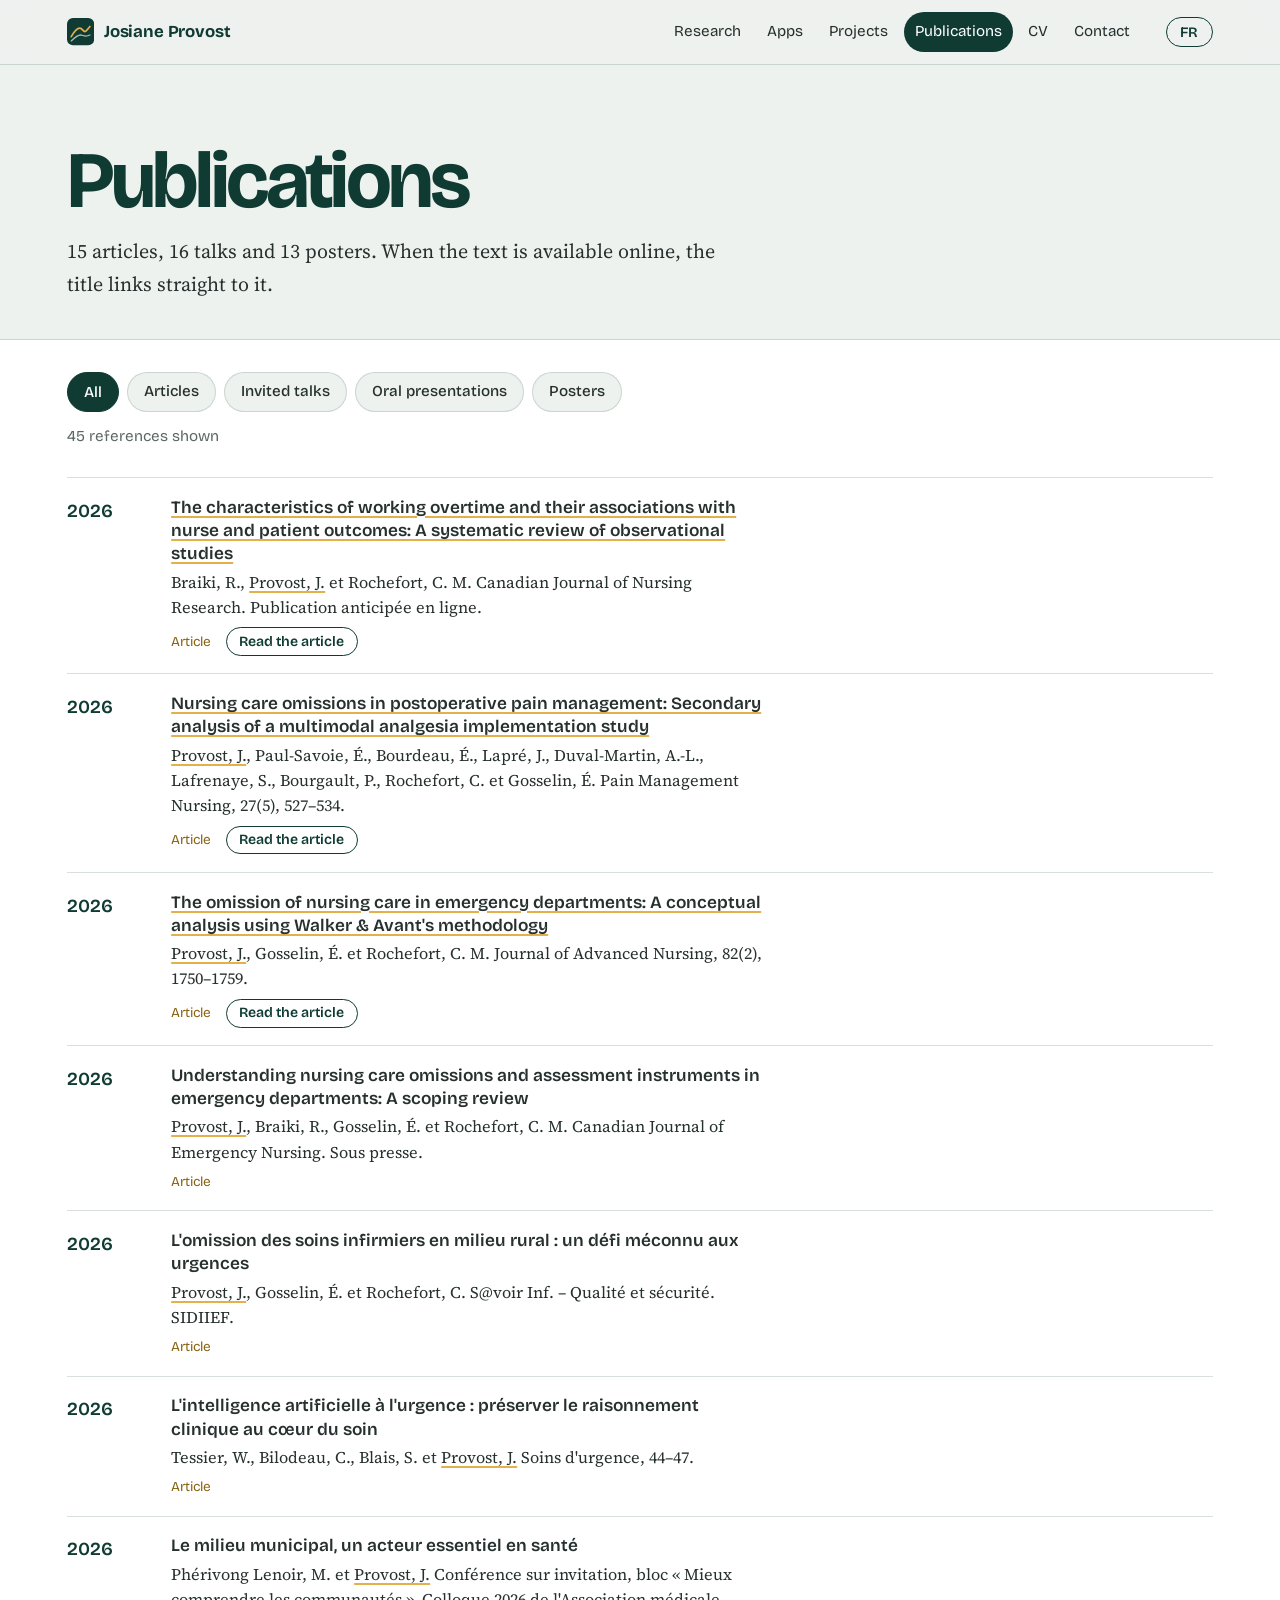
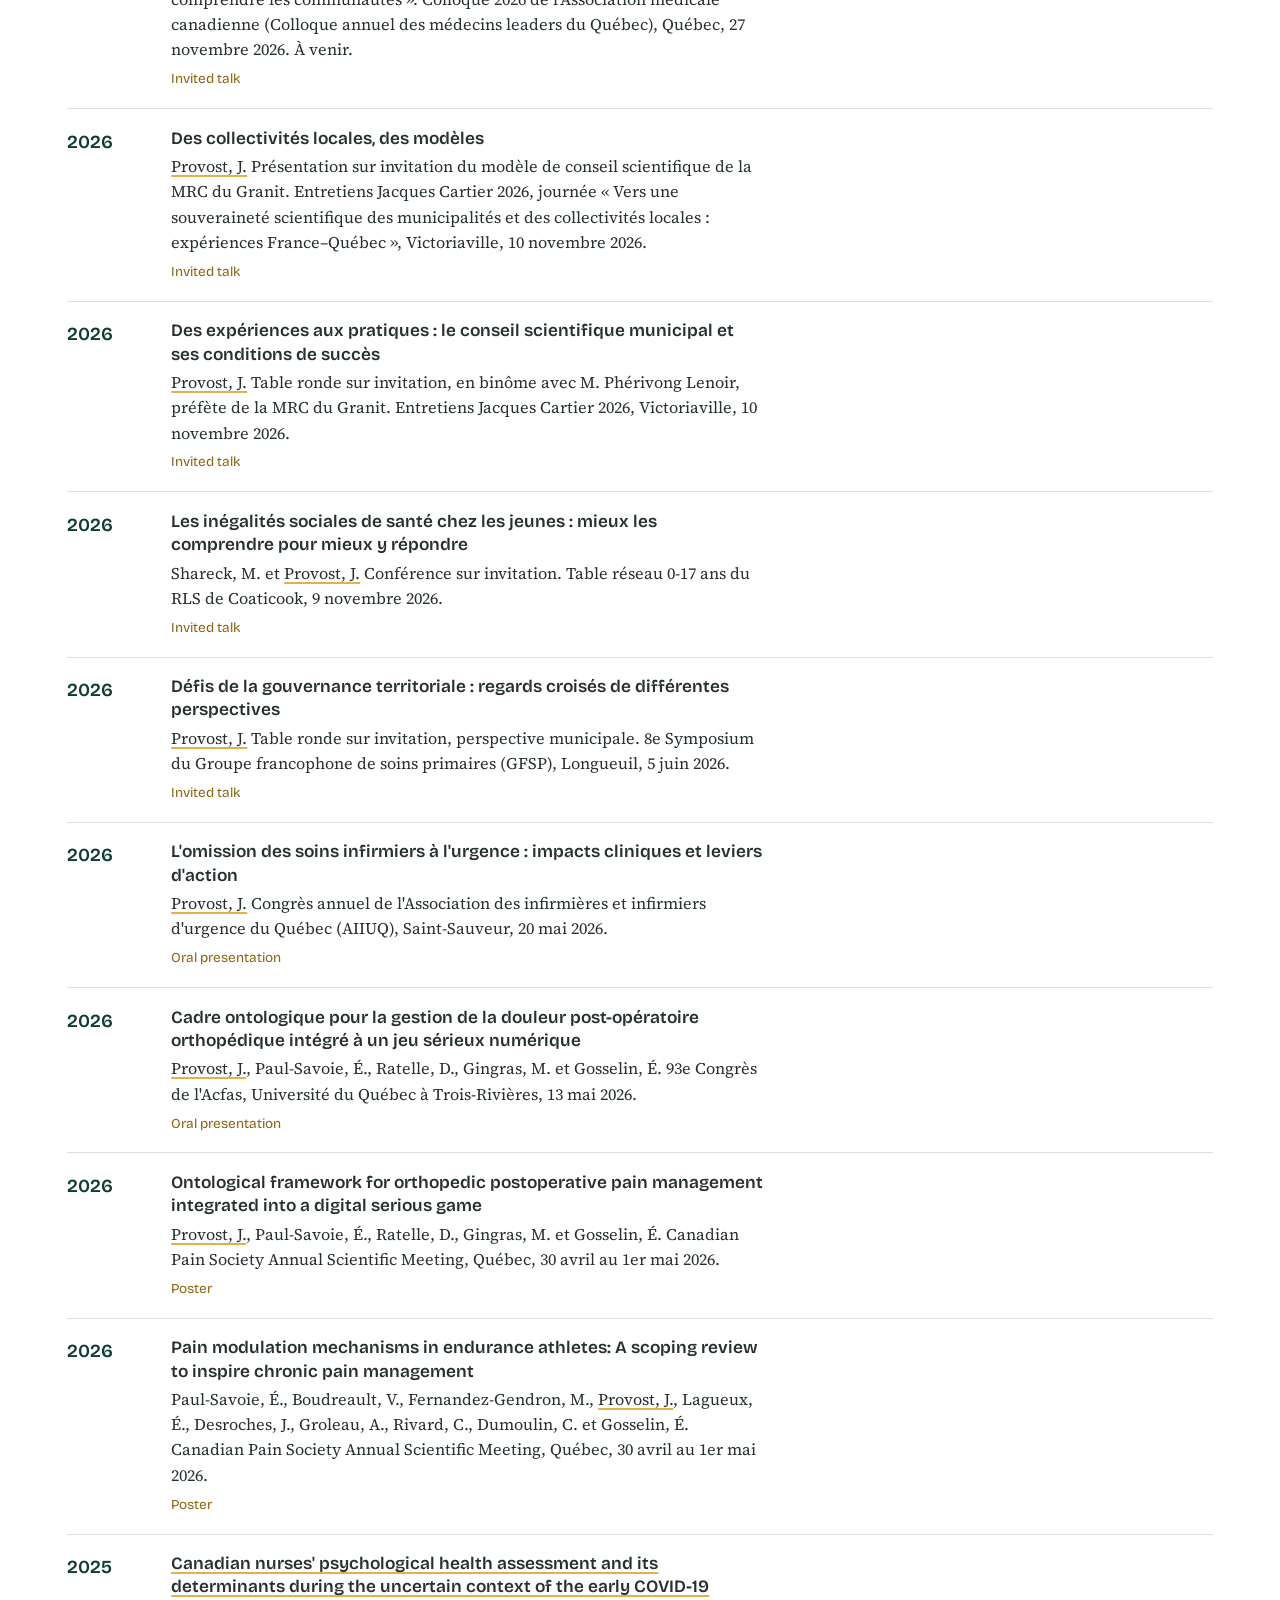
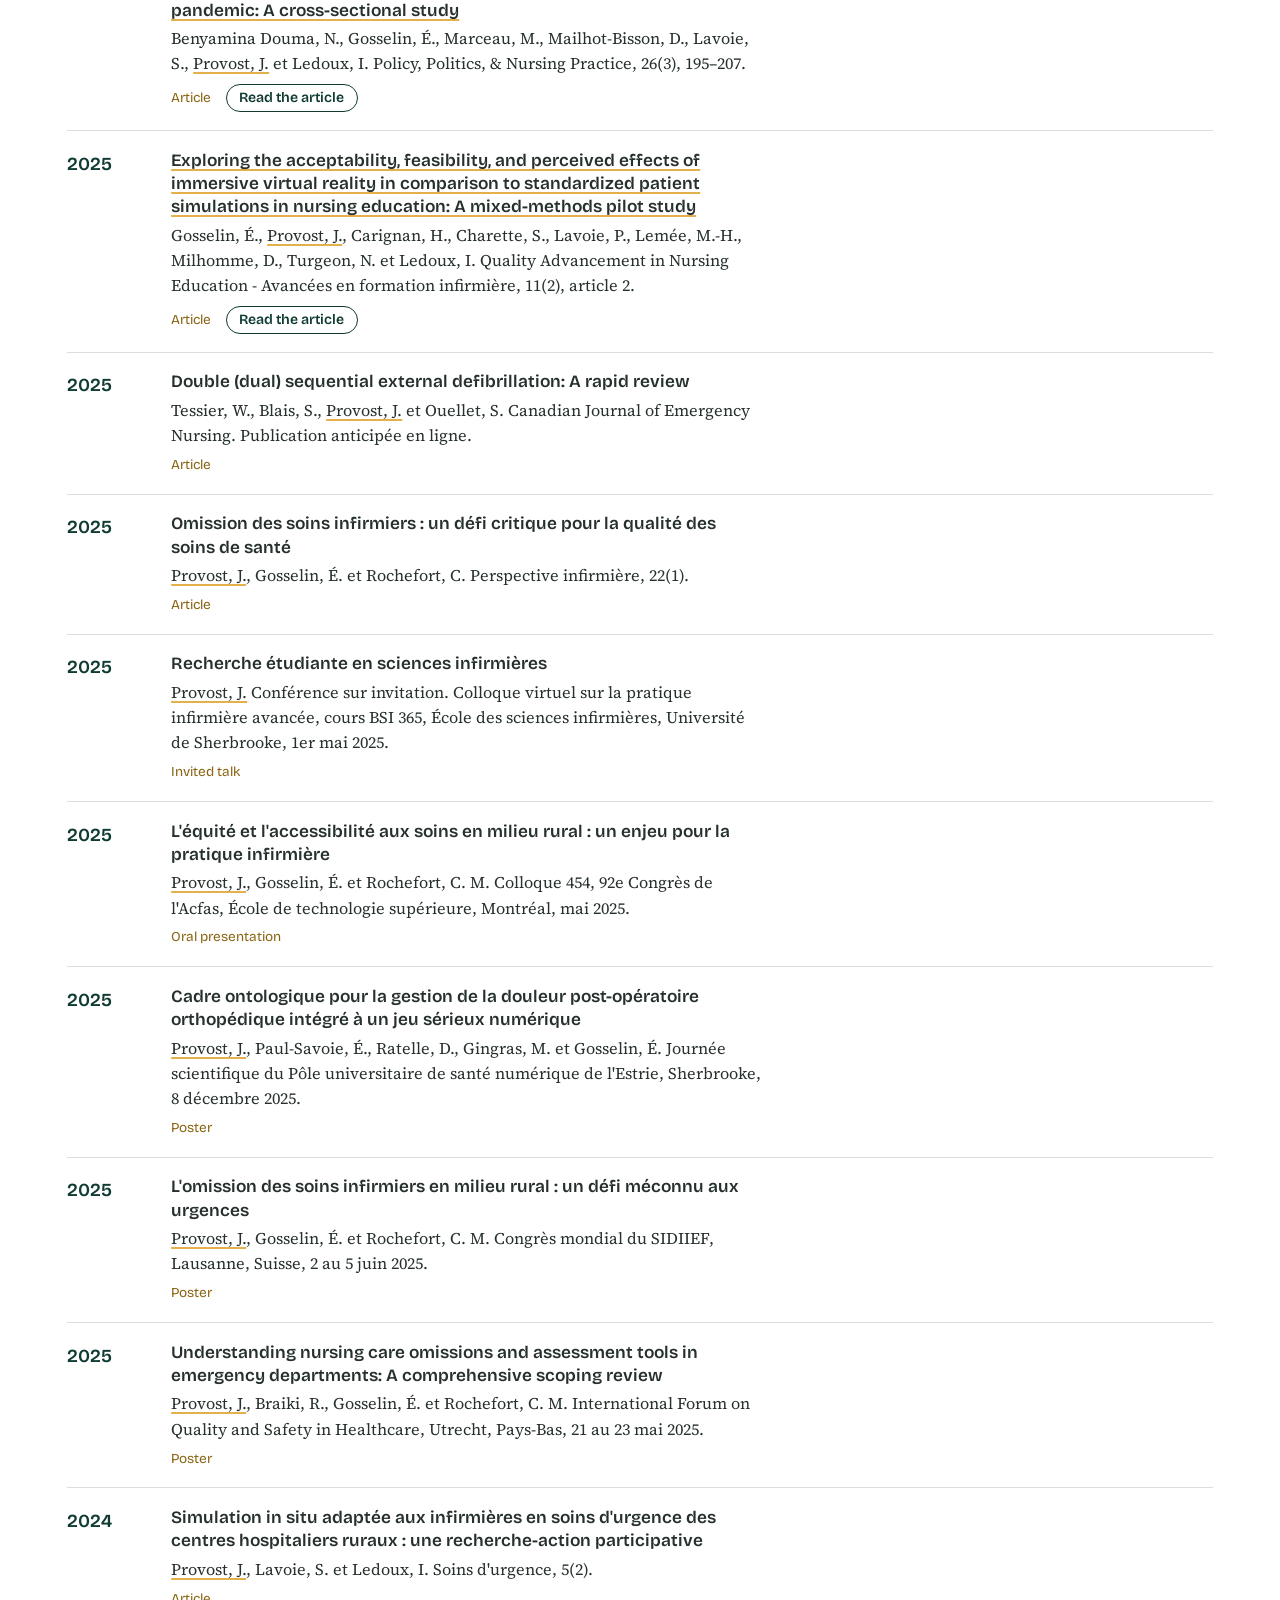
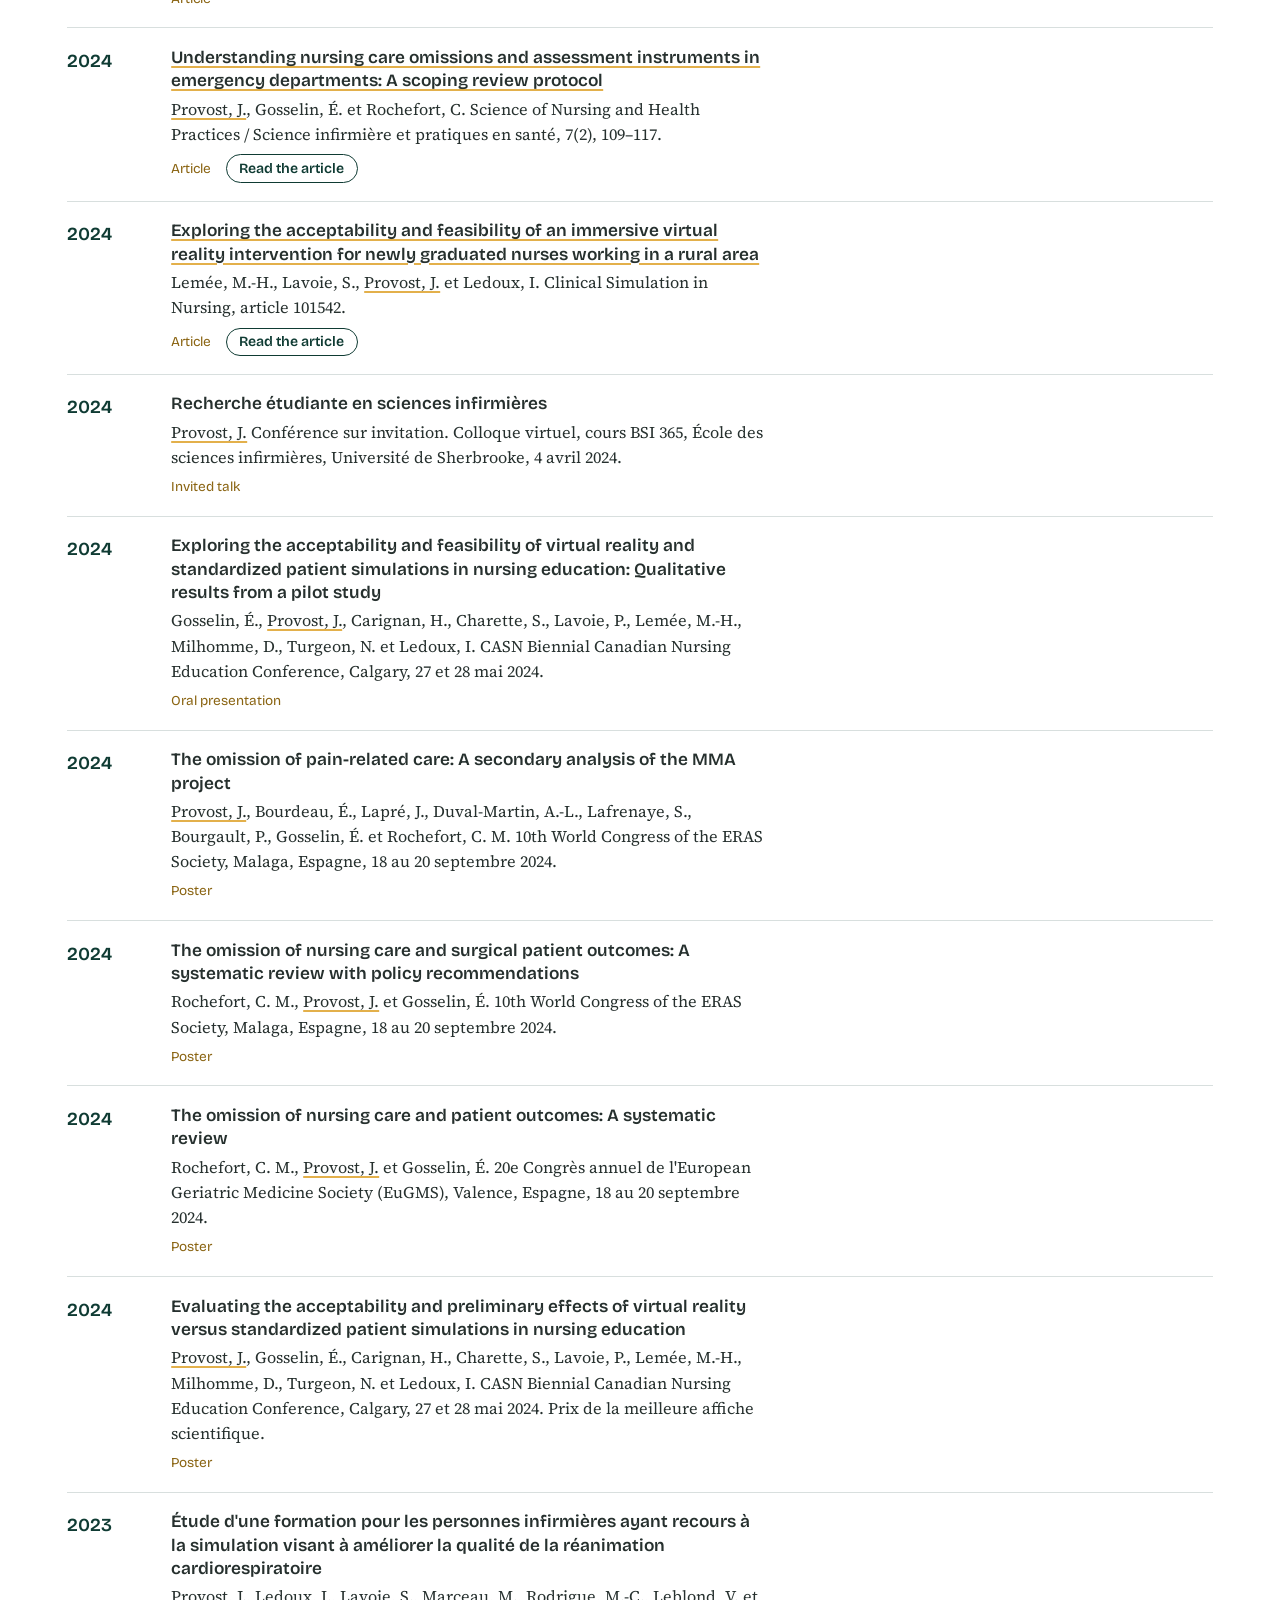
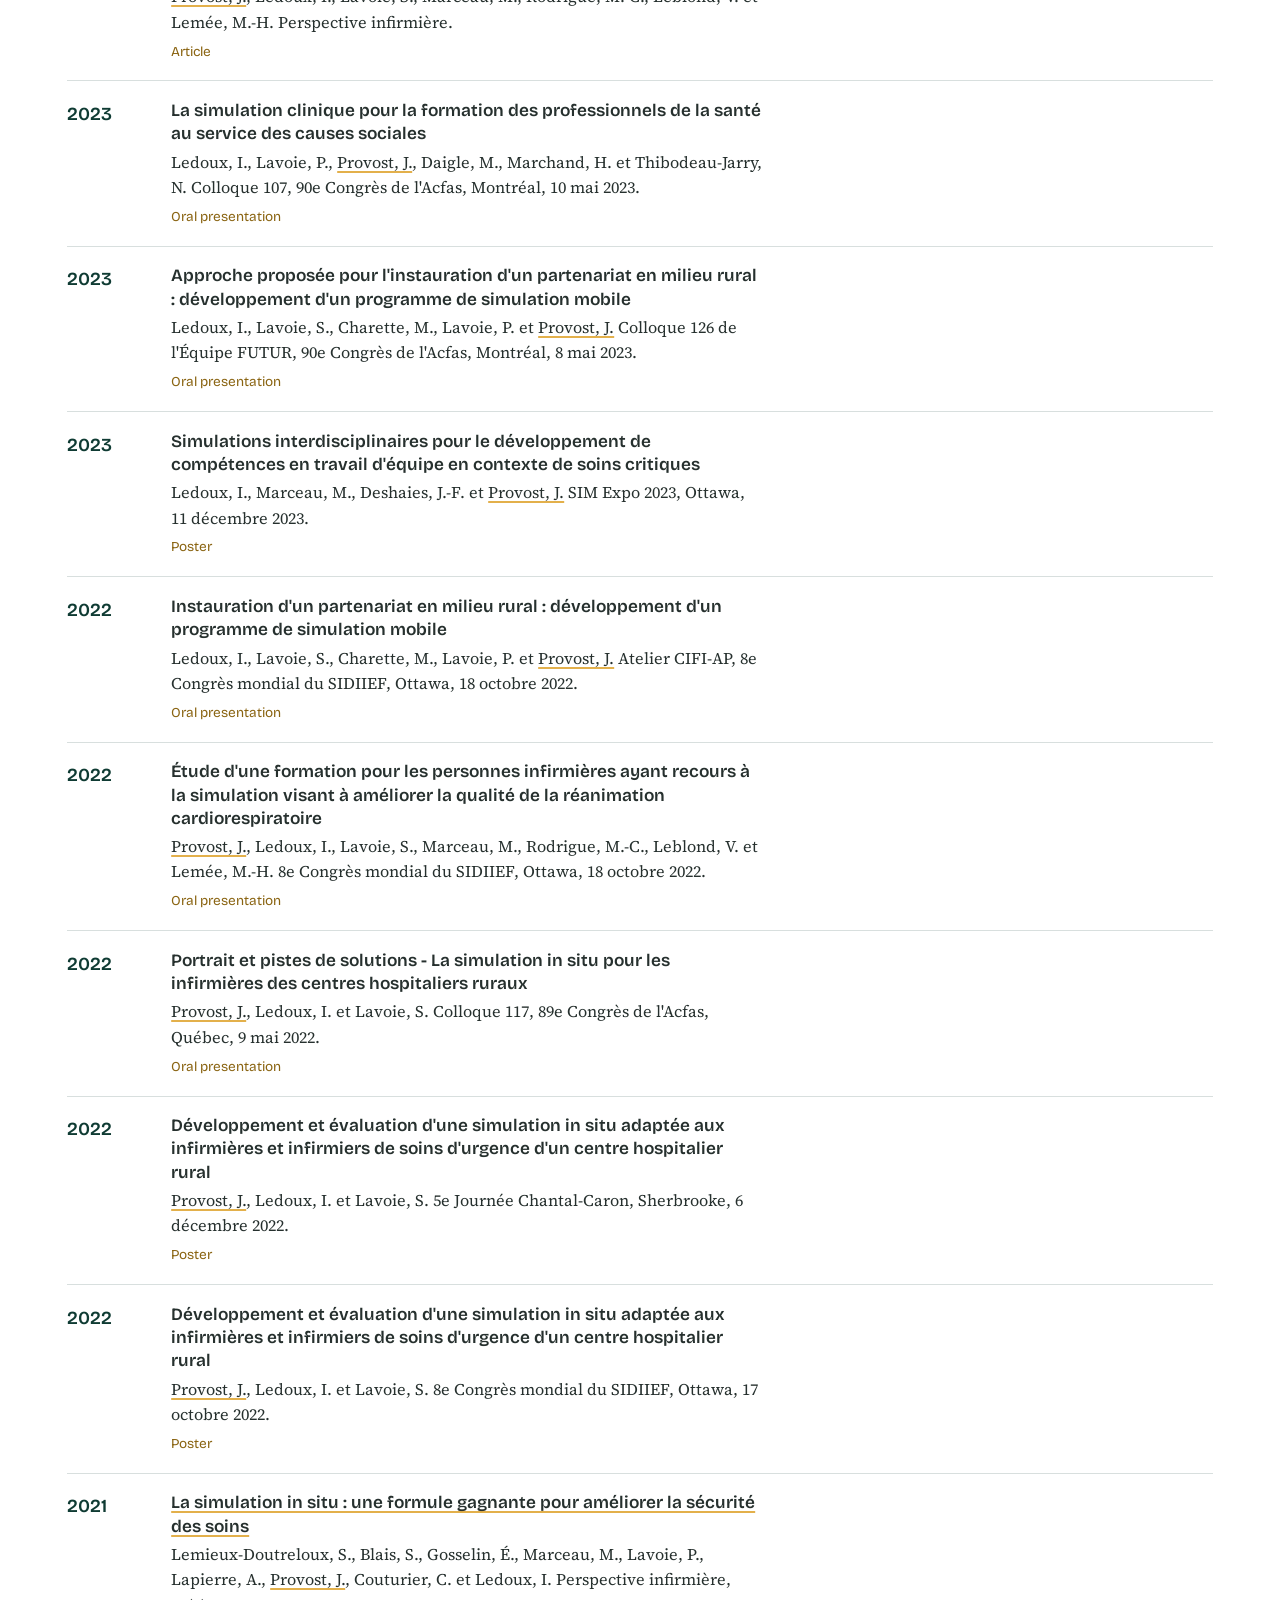
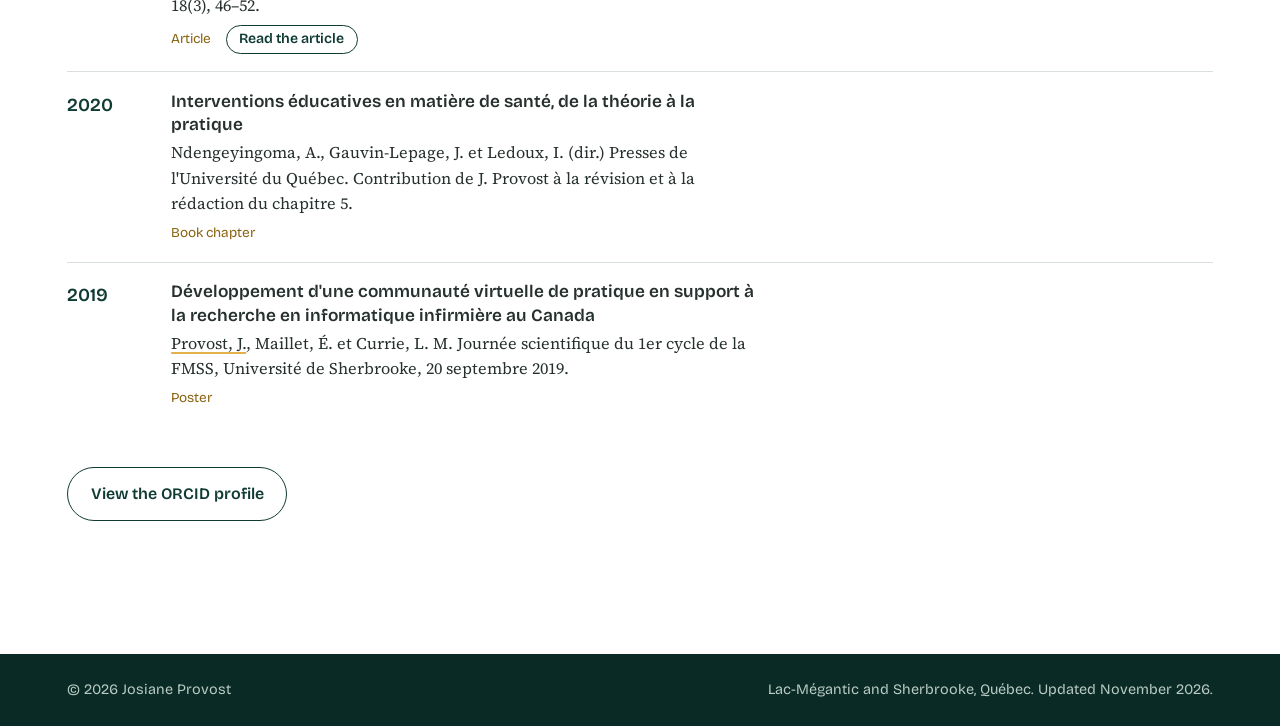
==== commit 5f0ca03d: "Section Applications avec deux mini-applications Tableau de bord territorial d'exemple (données fict" ====
--- a/publications.html
+++ b/publications.html
@@ -27,6 +27,7 @@
     </a>
     <nav class="liens" aria-label="Sections">
       <a href="index.html#recherche"><span lang="fr">Recherche</span><span lang="en">Research</span></a>
+      <a href="index.html#applications"><span lang="fr">Applications</span><span lang="en">Apps</span></a>
       <a href="index.html#projets"><span lang="fr">Projets</span><span lang="en">Projects</span></a>
       <a href="publications.html" aria-current="true">Publications</a>
       <a href="index.html#parcours"><span lang="fr">Parcours</span><span lang="en">CV</span></a>
--- a/styles.css
+++ b/styles.css
@@ -120,6 +120,16 @@
 @media (max-width:60rem){.boucle{grid-template-columns:1fr 1fr}.boucle li:nth-child(2){border-right:0}.boucle li:nth-child(-n+2){border-bottom:1px solid rgba(255,255,255,.16)}}
 @media (max-width:34rem){.boucle{grid-template-columns:1fr}.boucle li{border-right:0;border-bottom:1px solid rgba(255,255,255,.16)}.boucle li:last-child{border-bottom:0}}
 
+/* Vitrines des applications */
+.vitrines{display:grid;grid-template-columns:1fr 1fr;gap:1.5rem}
+.vitrine{display:flex;flex-direction:column;align-items:flex-start;text-decoration:none;color:var(--granit);background:var(--brume);border:1px solid var(--trait);border-radius:1.5rem;padding:1.5rem;transition:border-color .15s,transform .15s}
+.vitrine:hover{border-color:var(--epinette);transform:translateY(-3px)}
+.vitrine svg{width:100%;height:auto;border-radius:1rem;margin-bottom:1.4rem;border:1px solid var(--trait)}
+.vitrine h3{font-size:1.7rem;margin-bottom:.6rem}
+.vitrine p{font-size:1.05rem;margin-bottom:1.4rem}
+.vitrine .bouton{margin-top:auto}
+@media (max-width:52rem){.vitrines{grid-template-columns:1fr}}
+
 /* Projets */
 .projets{border-top:1px solid var(--trait)}
 .projet{display:grid;grid-template-columns:minmax(0,5fr) minmax(0,7fr);gap:1rem 3rem;padding-block:2.25rem;border-bottom:1px solid var(--trait)}
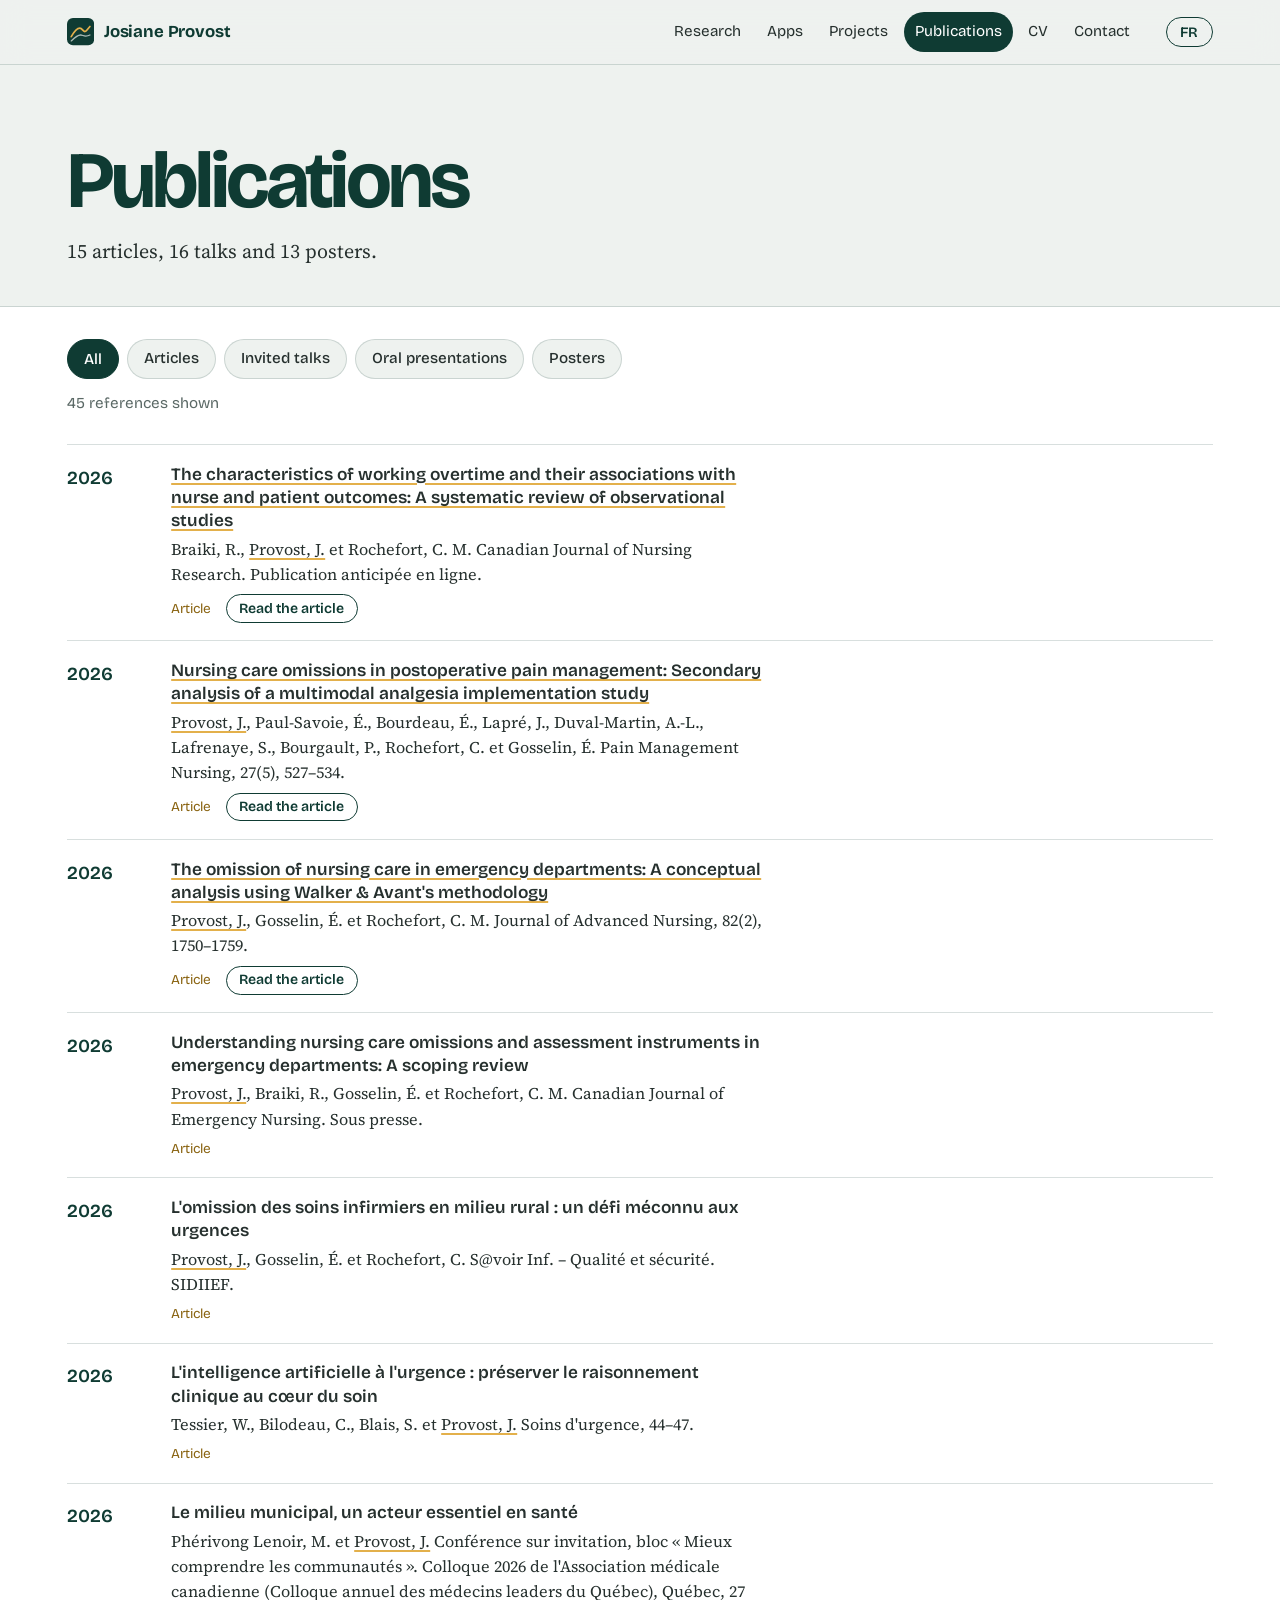
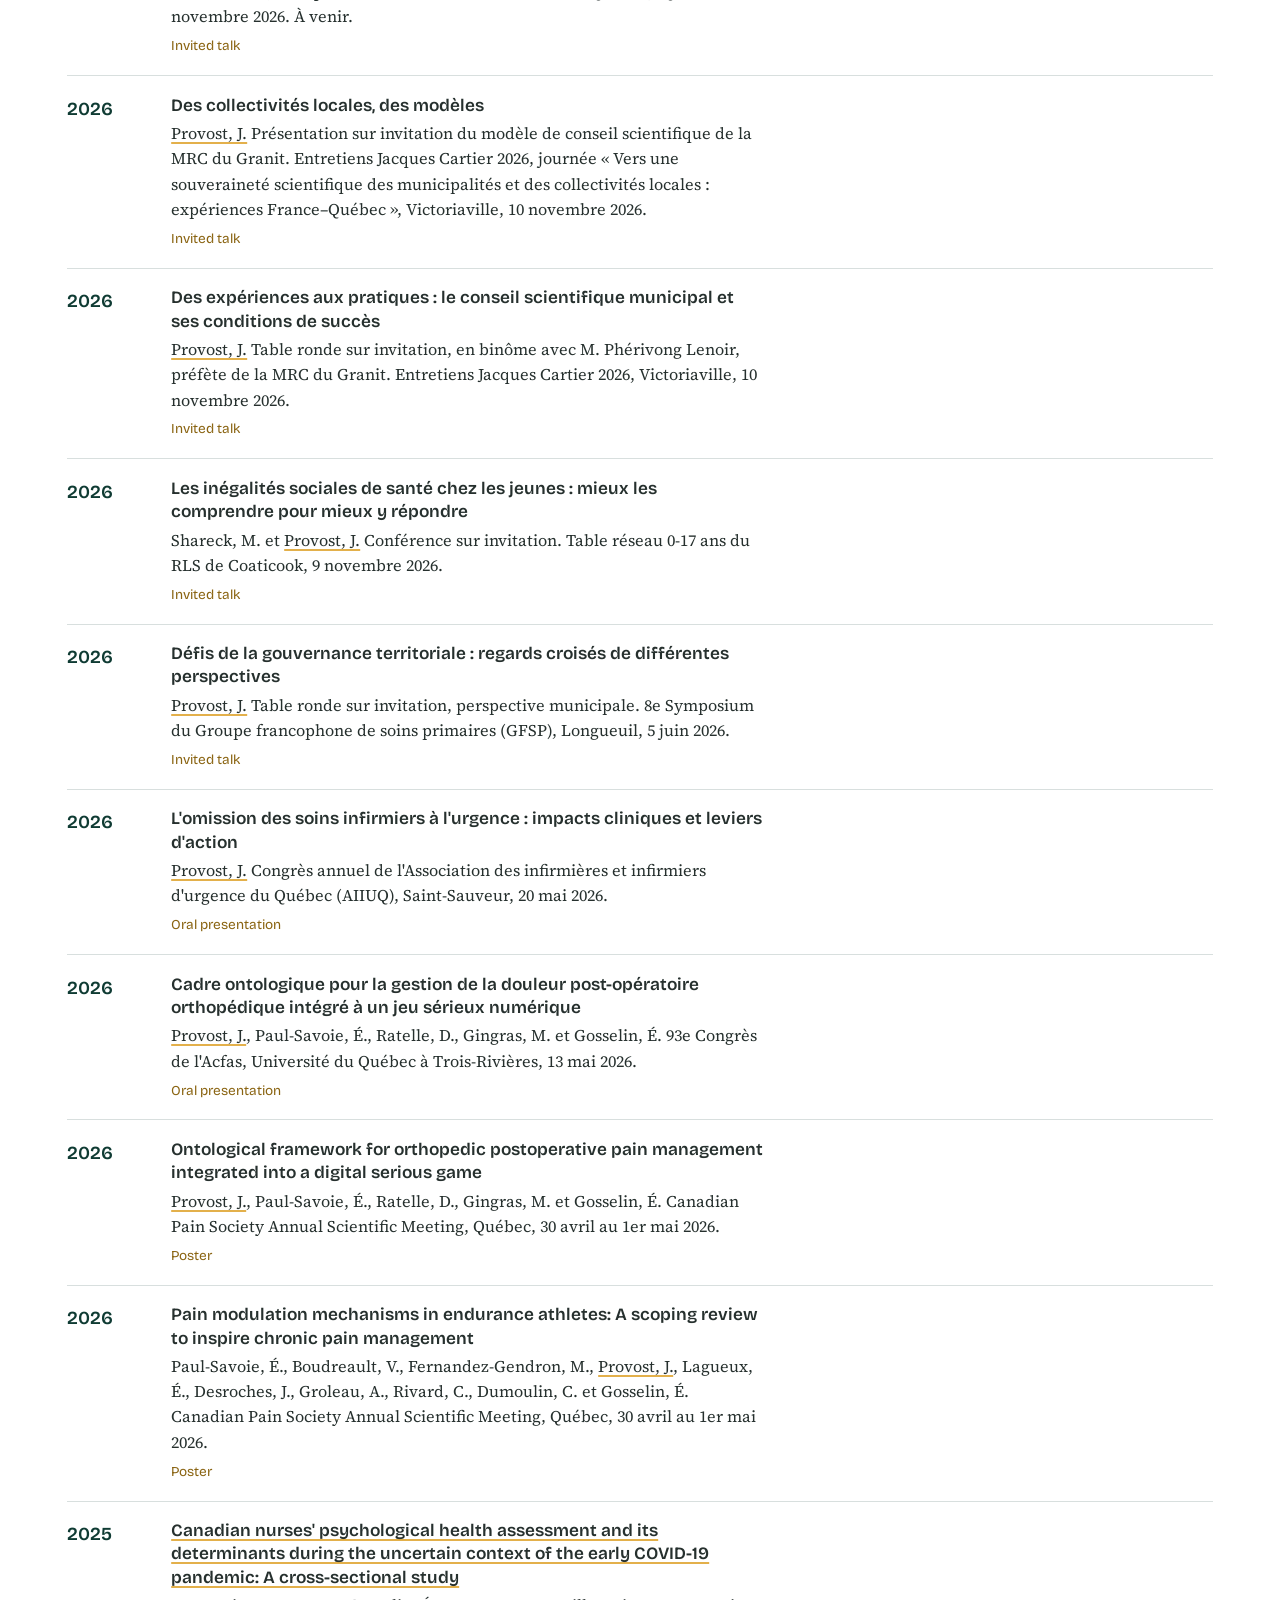
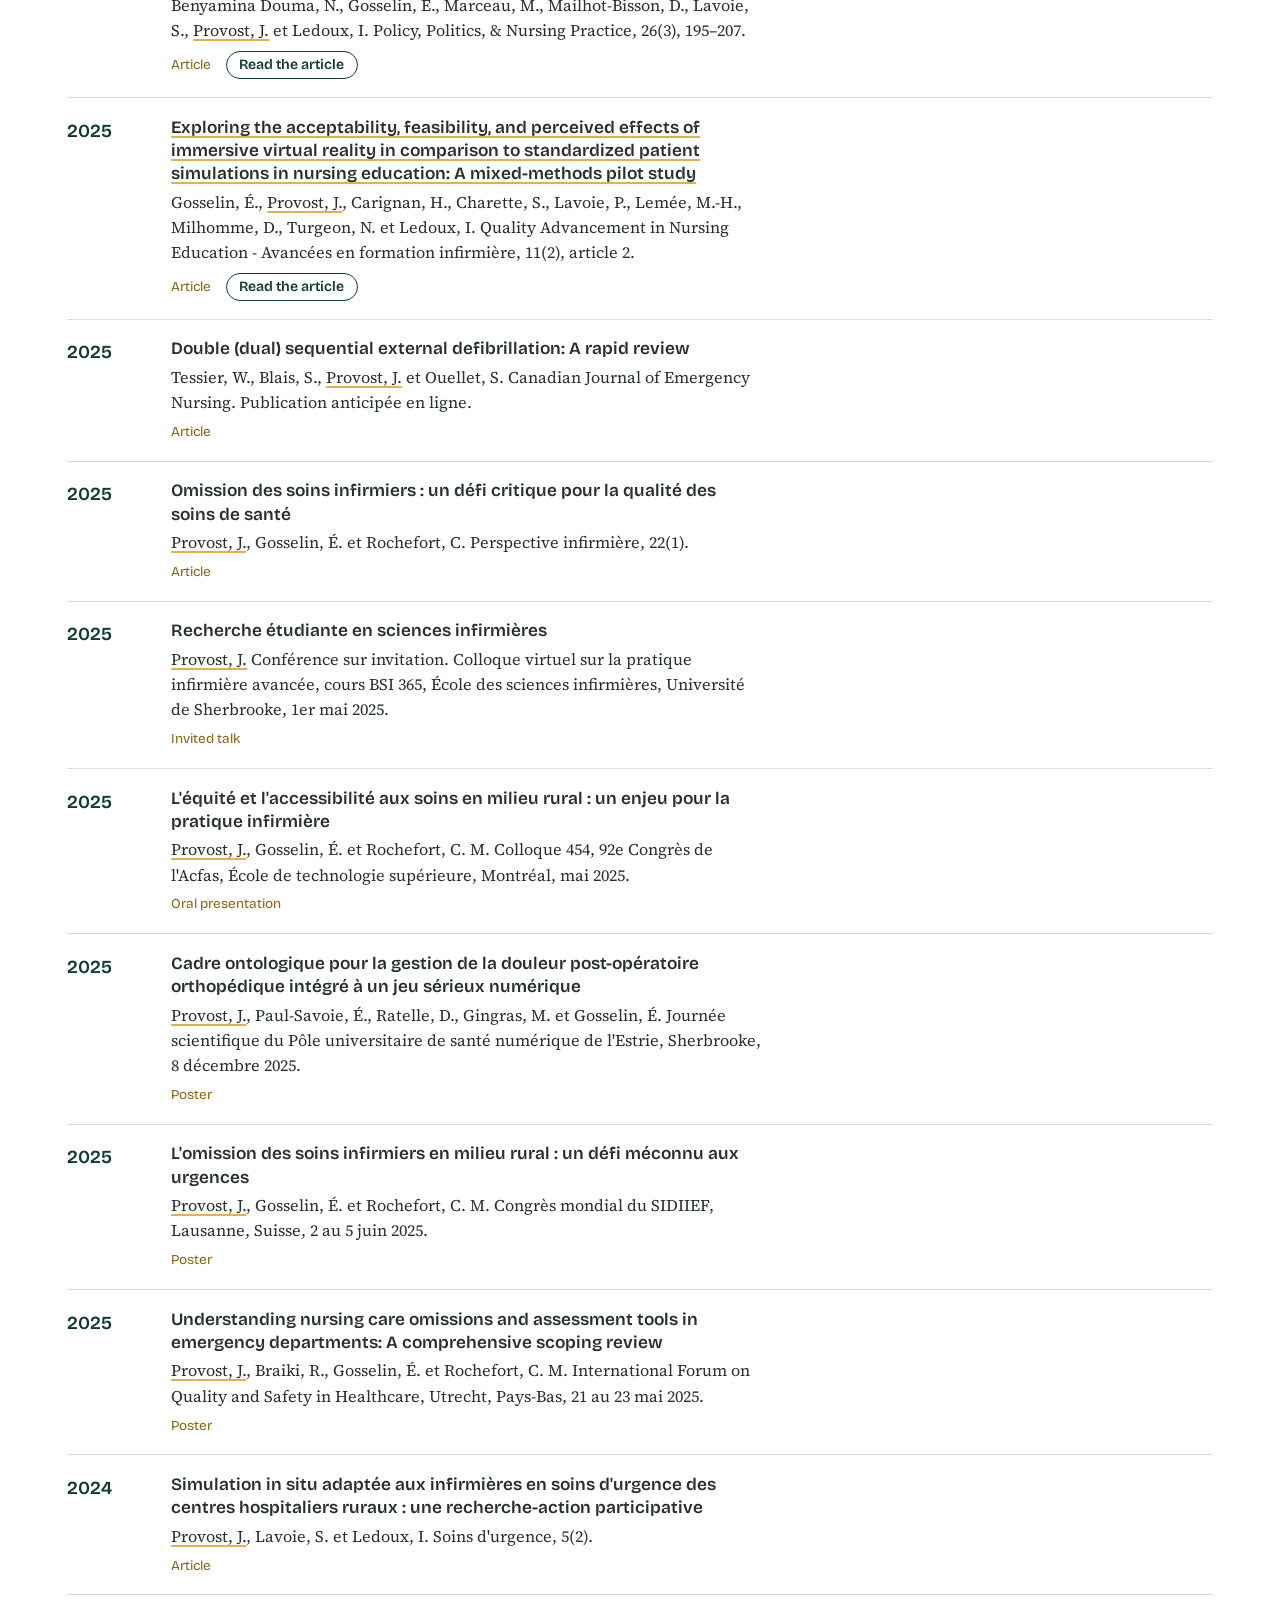
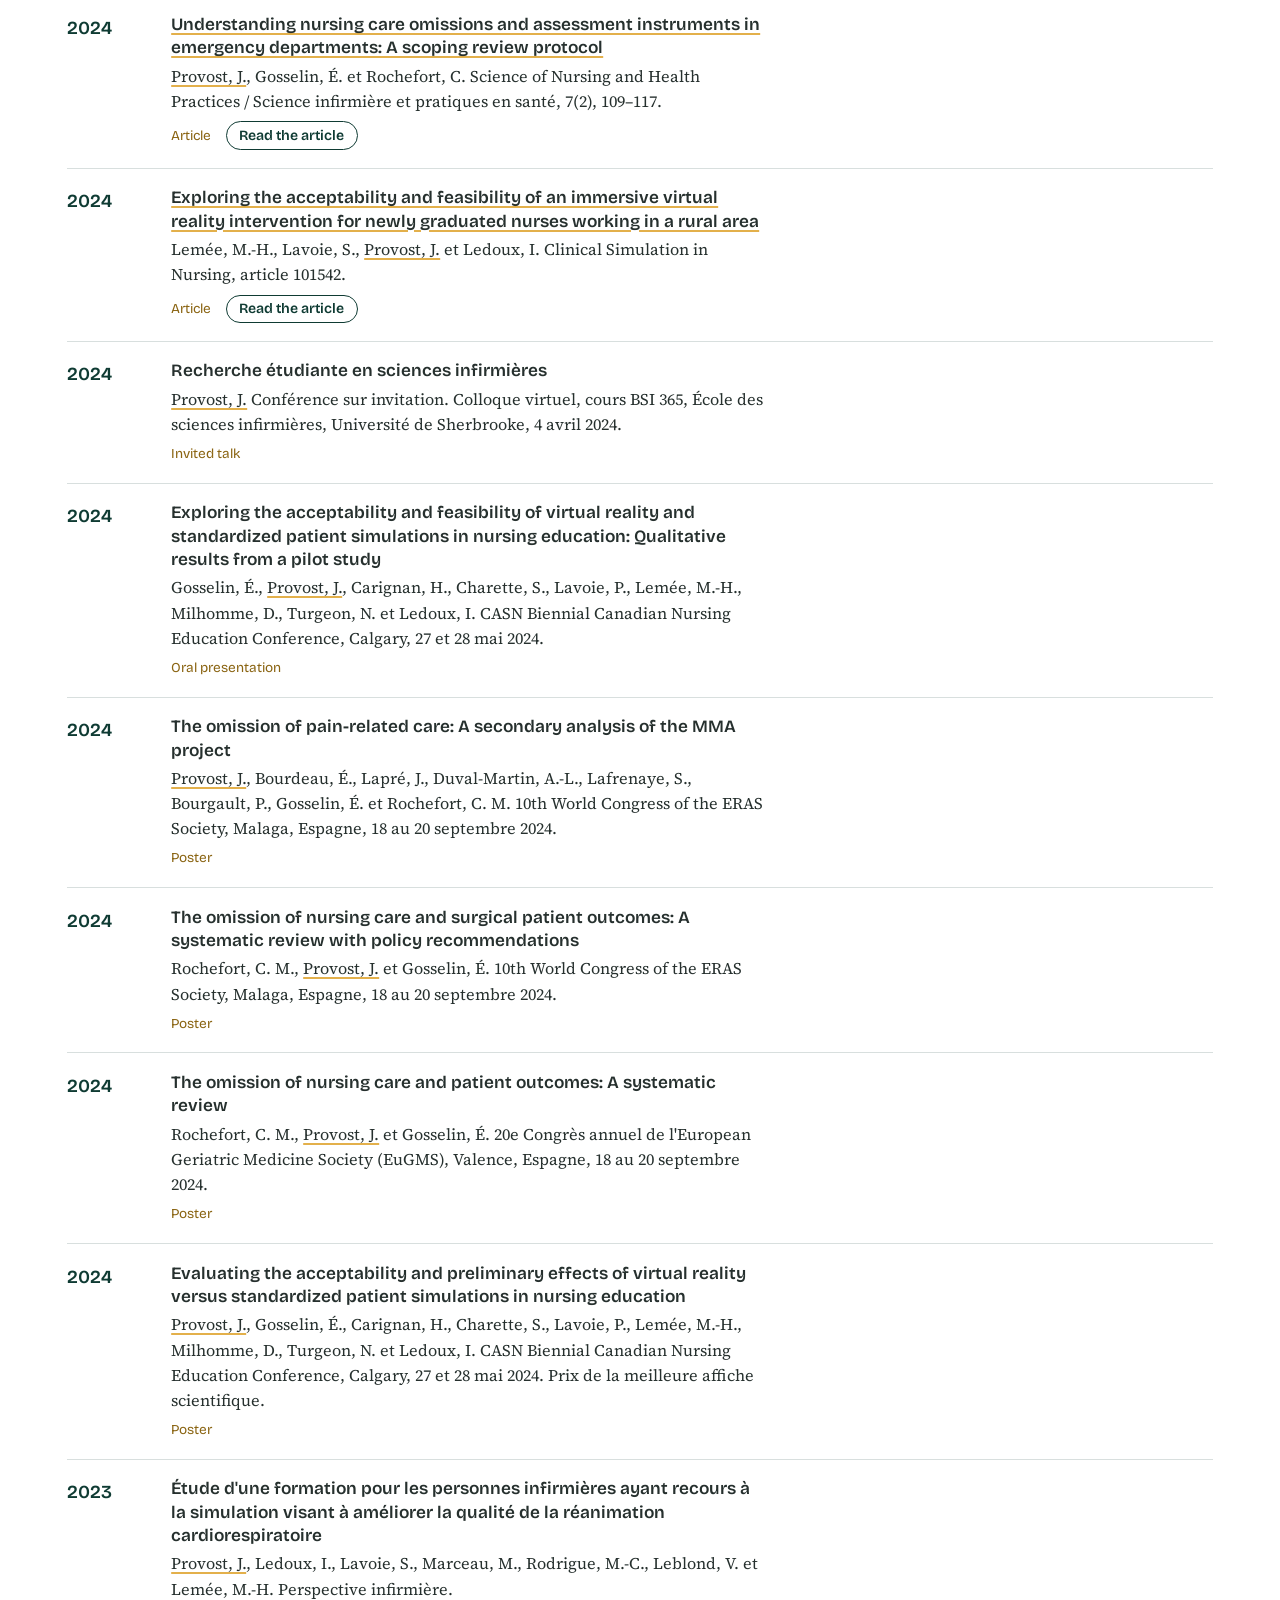
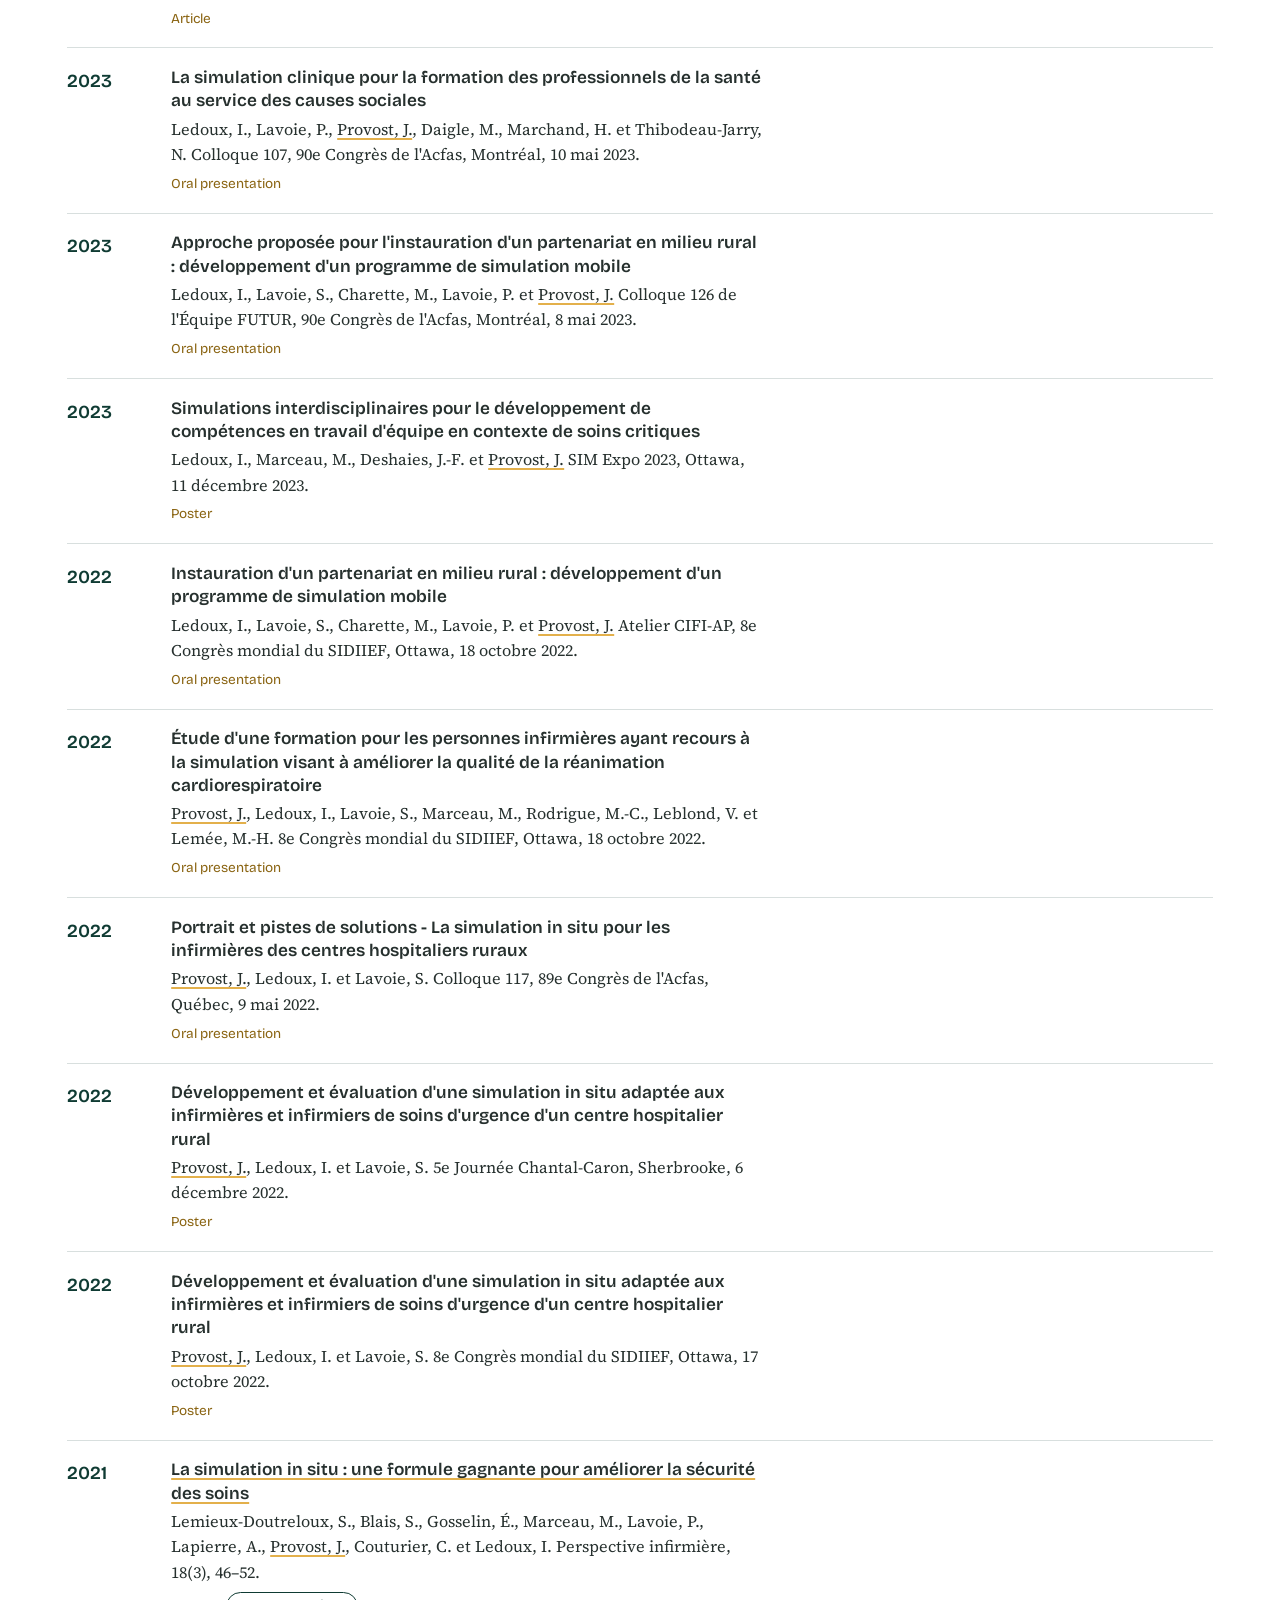
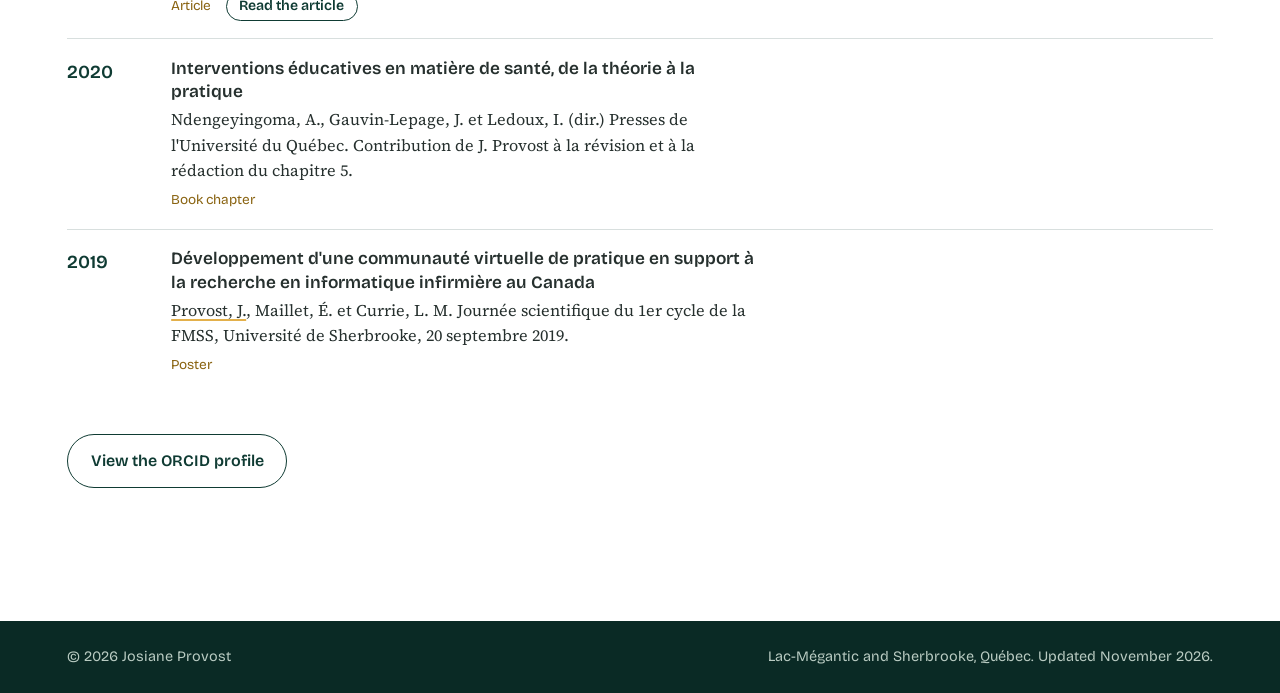
==== commit 0e29ae10: "Retrait des consignes d'utilisation dans les textes du site Co-Authored-By: Claude Fable 5.2 <norepl" ====
--- a/publications.html
+++ b/publications.html
@@ -41,8 +41,8 @@
 <section class="entete-page">
   <div class="enveloppe">
     <h1>Publications</h1>
-    <p lang="fr">15 articles, 16 conférences et 13 affiches. Quand le texte est accessible en ligne, le titre y mène directement.</p>
-    <p lang="en">15 articles, 16 talks and 13 posters. When the text is available online, the title links straight to it.</p>
+    <p lang="fr">15 articles, 16 conférences et 13 affiches.</p>
+    <p lang="en">15 articles, 16 talks and 13 posters.</p>
   </div>
 </section>
 <section class="section clair" style="padding-top:1rem">
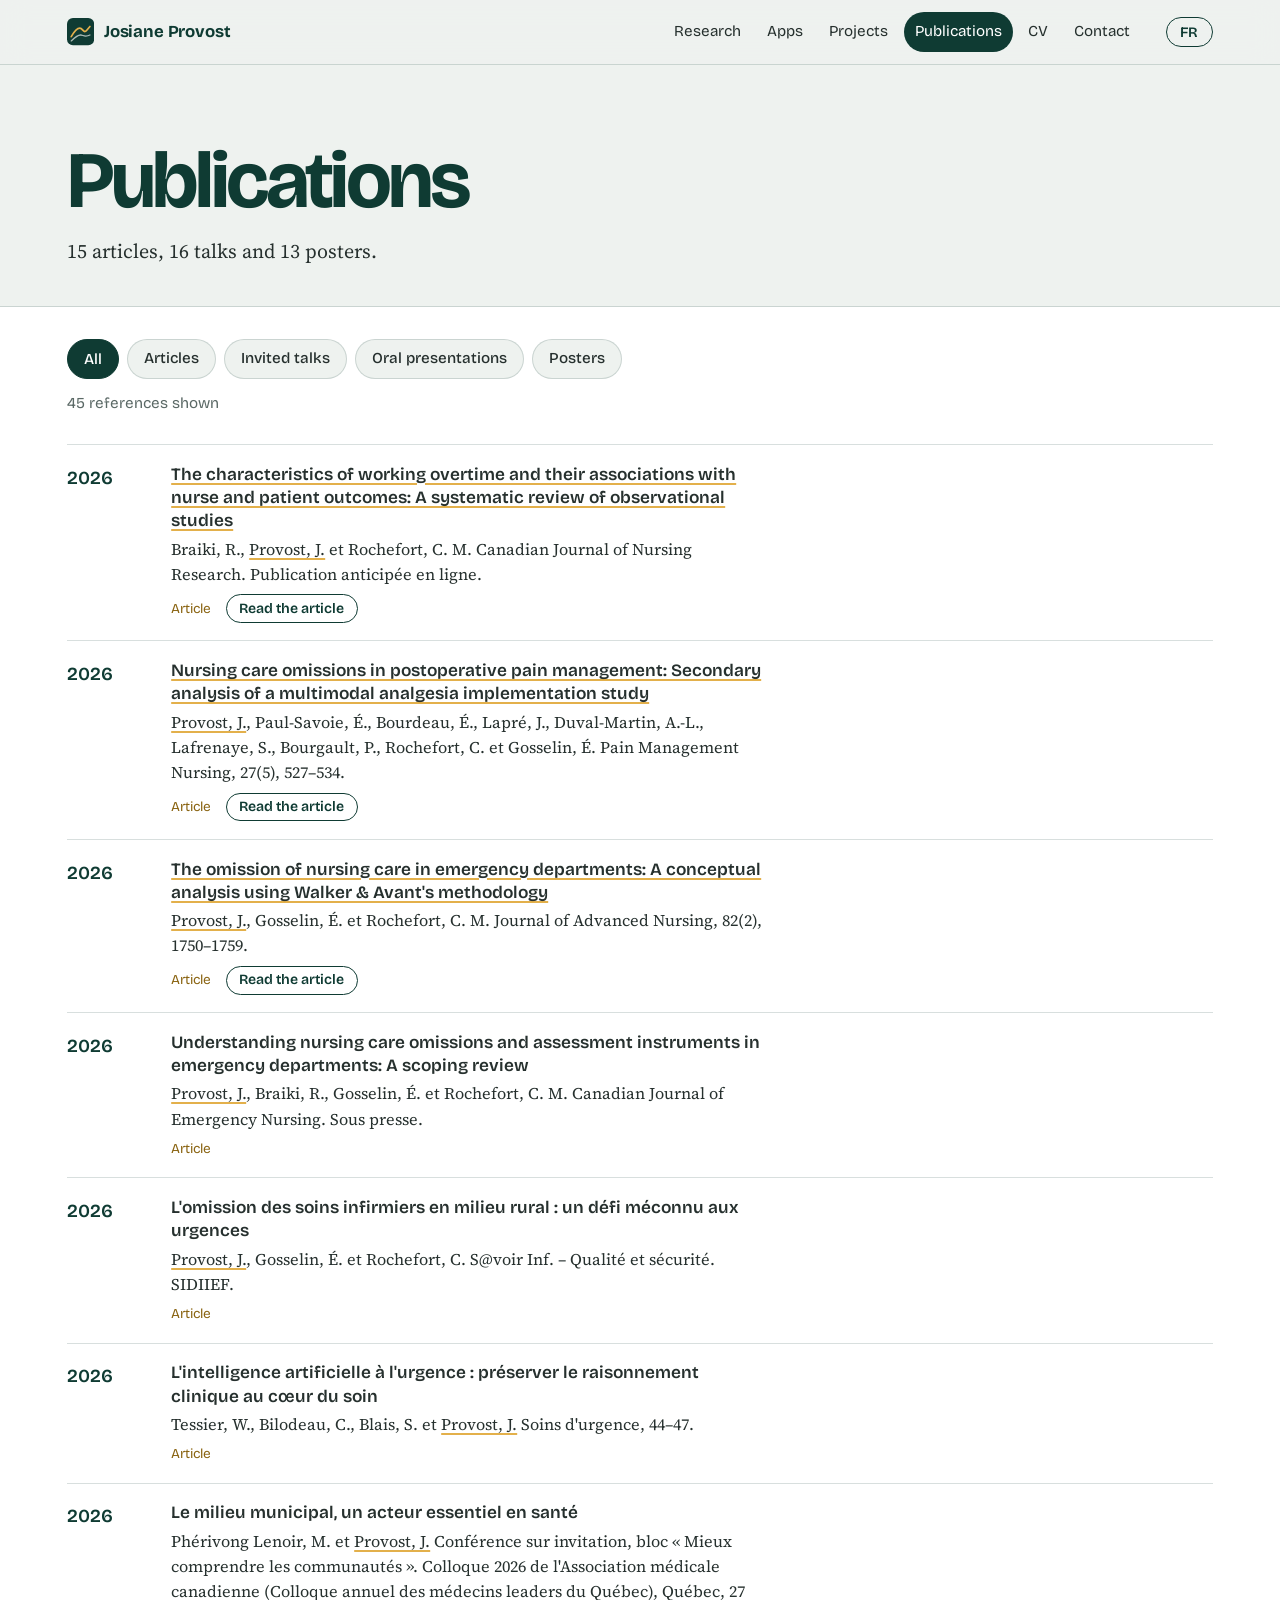
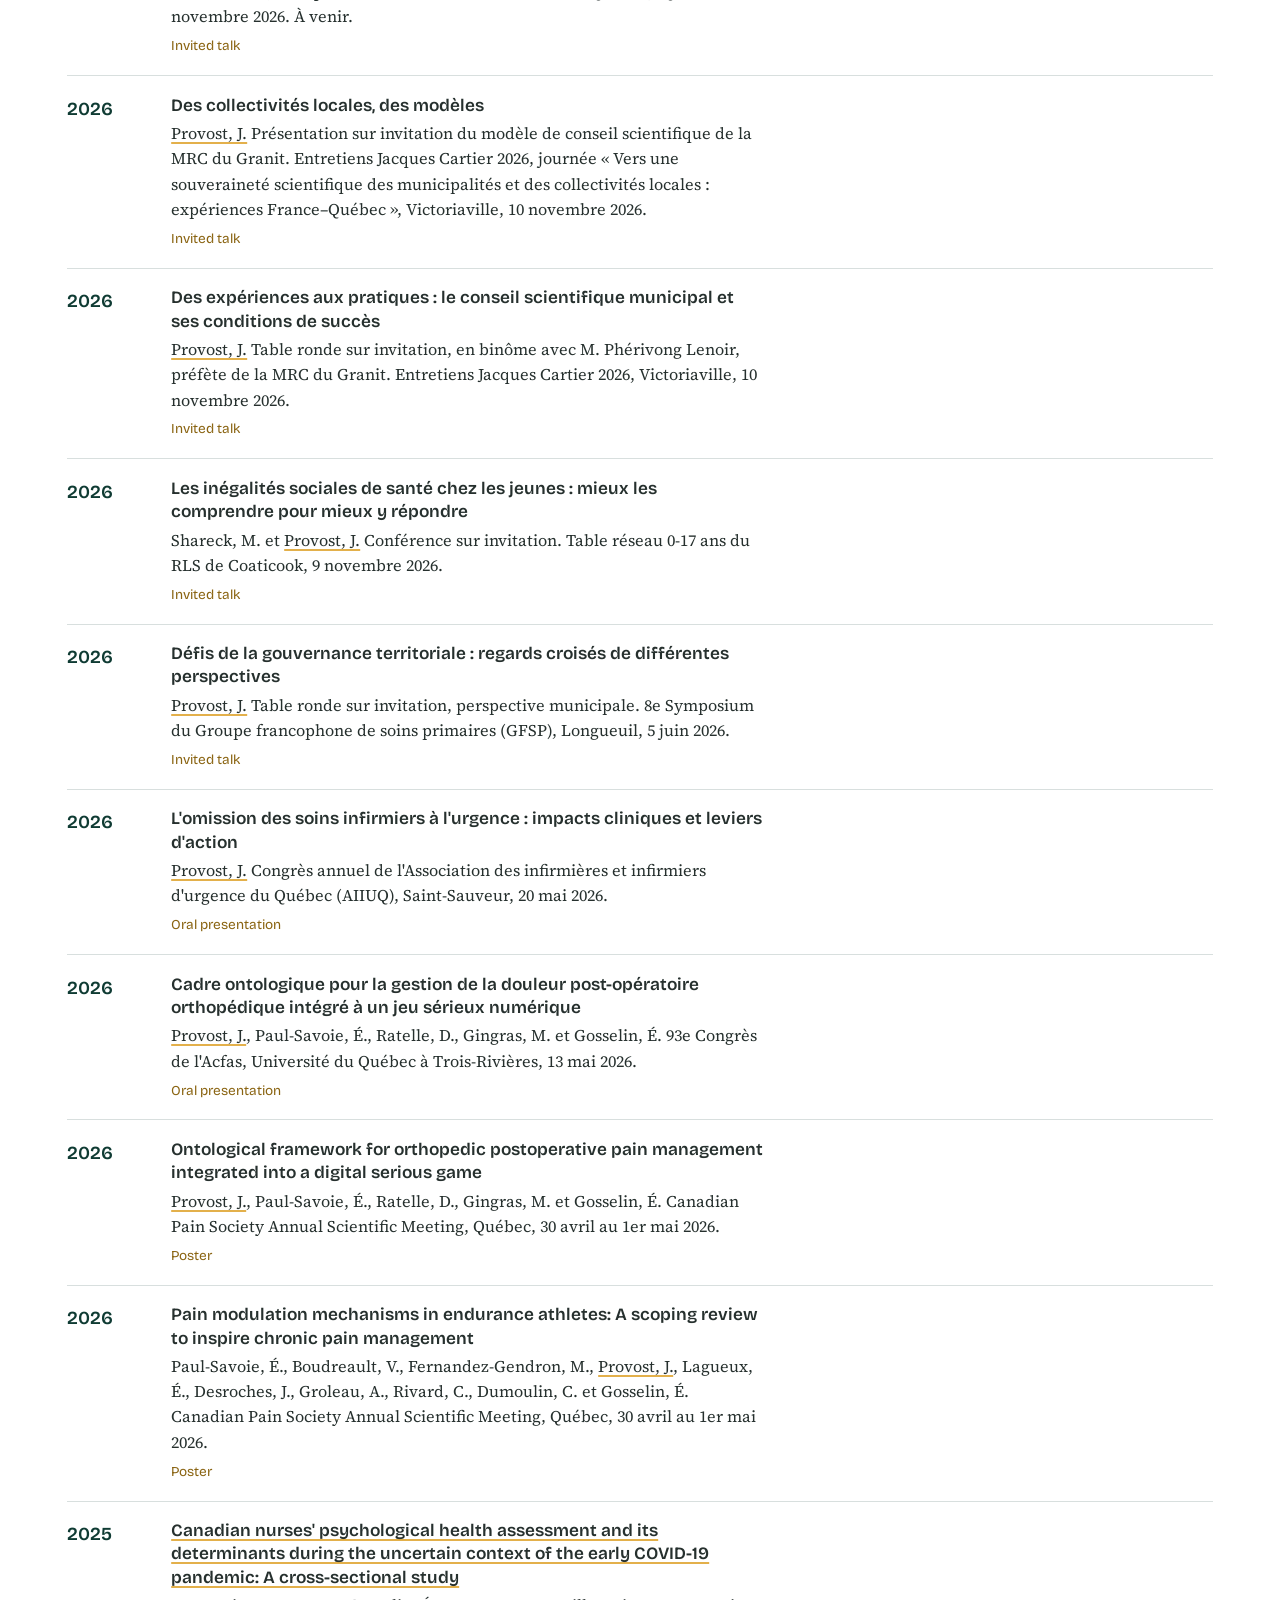
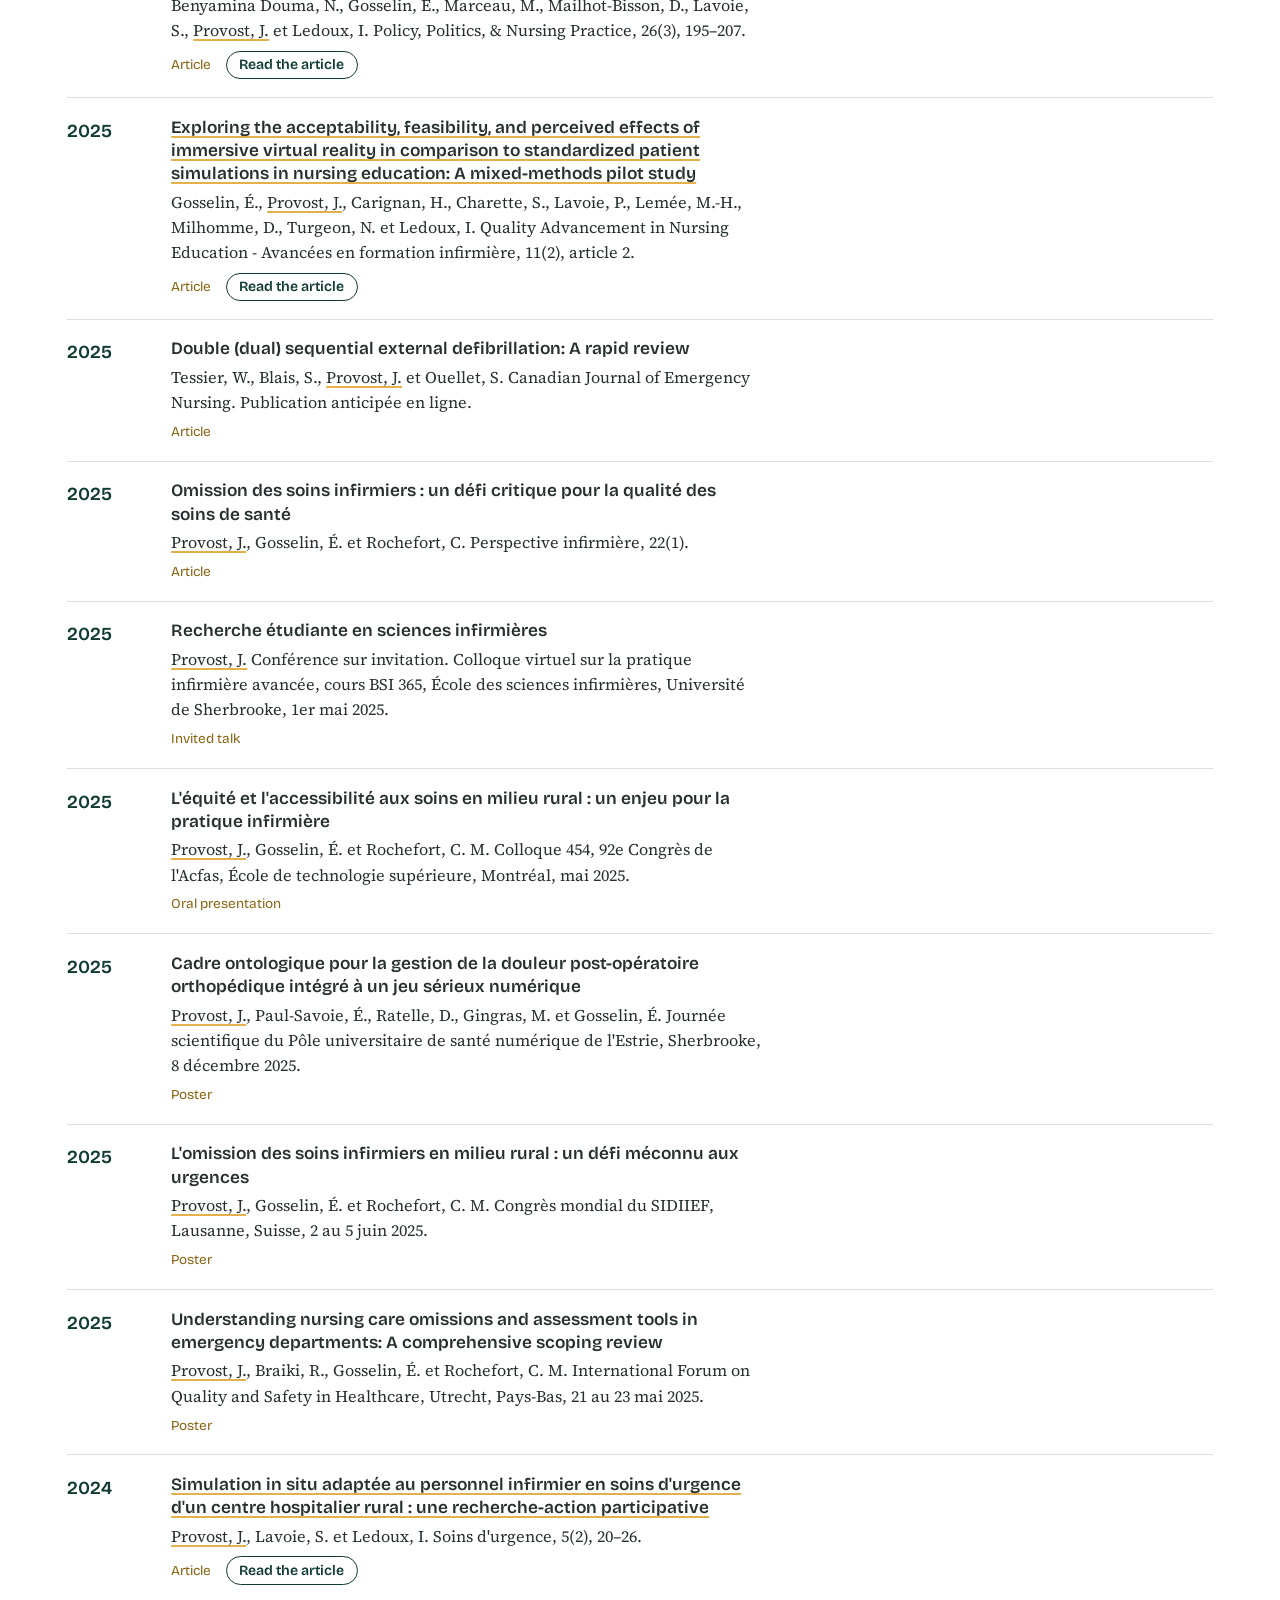
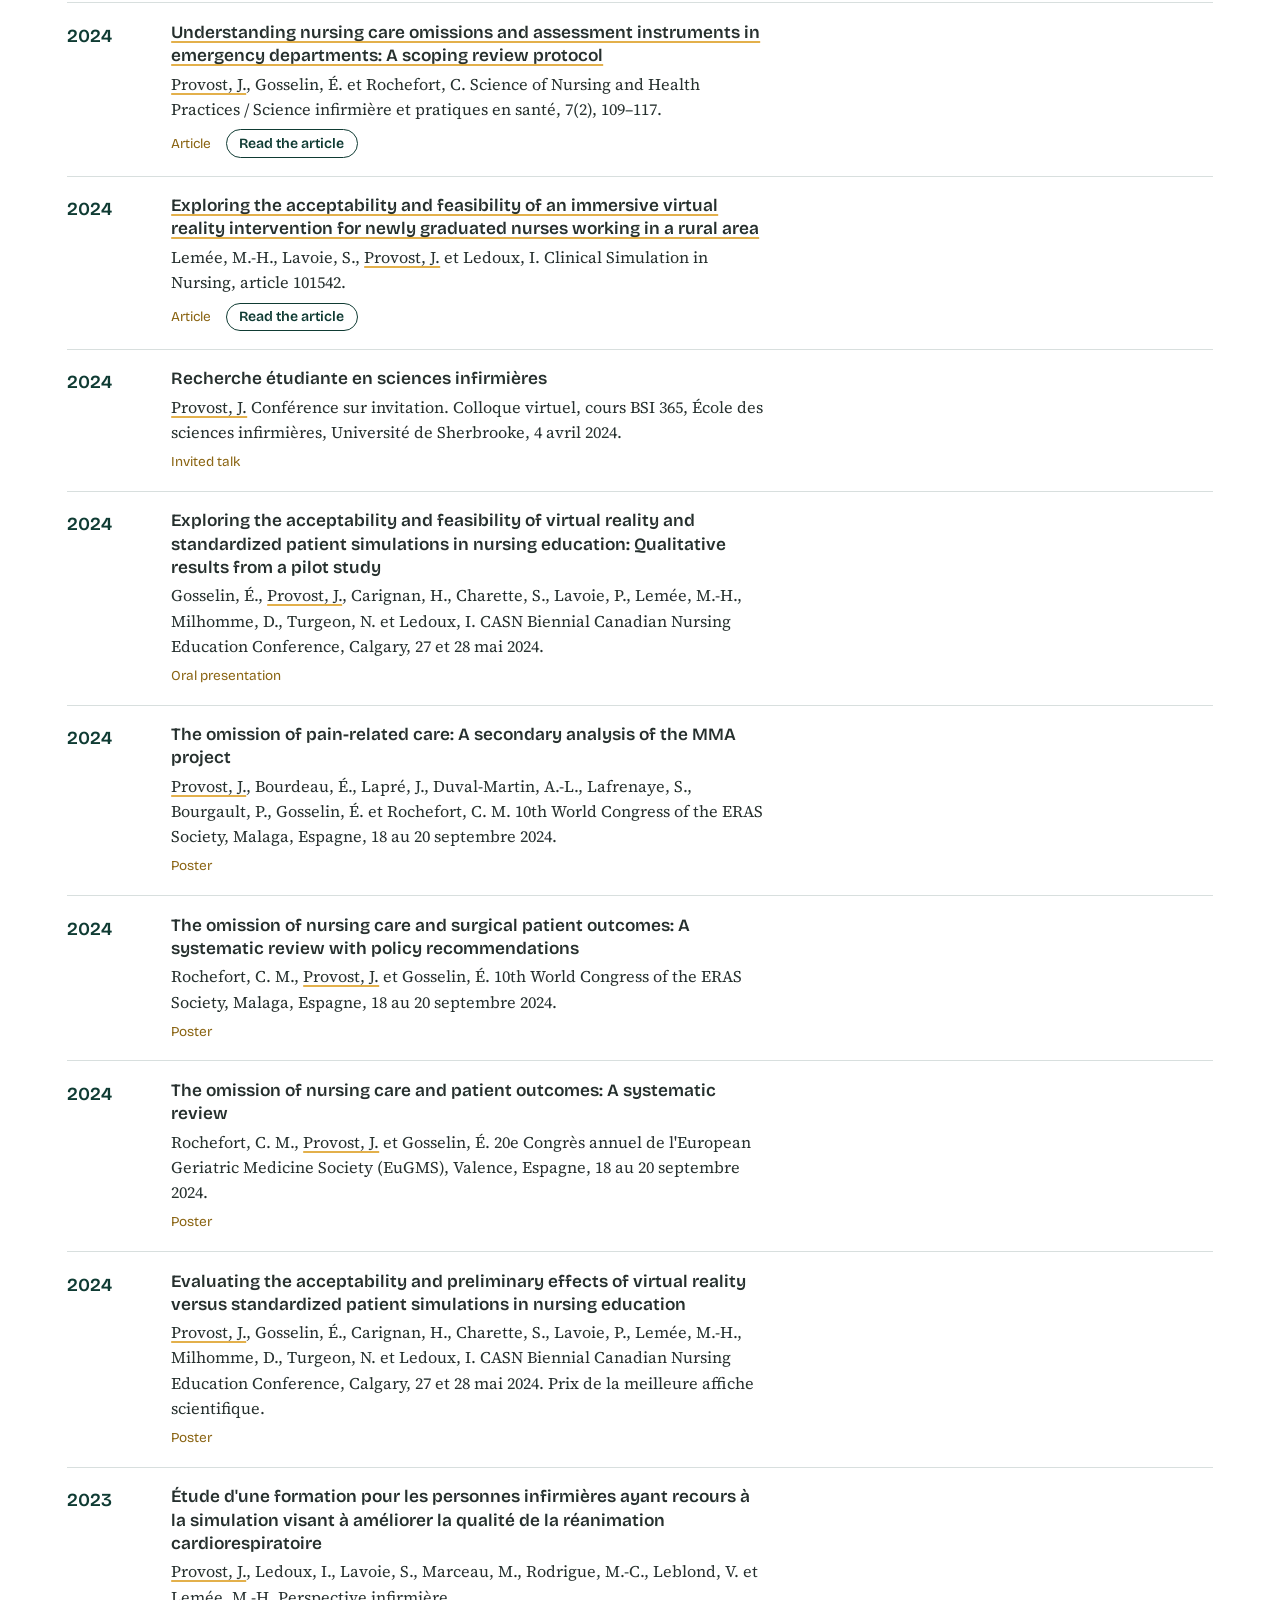
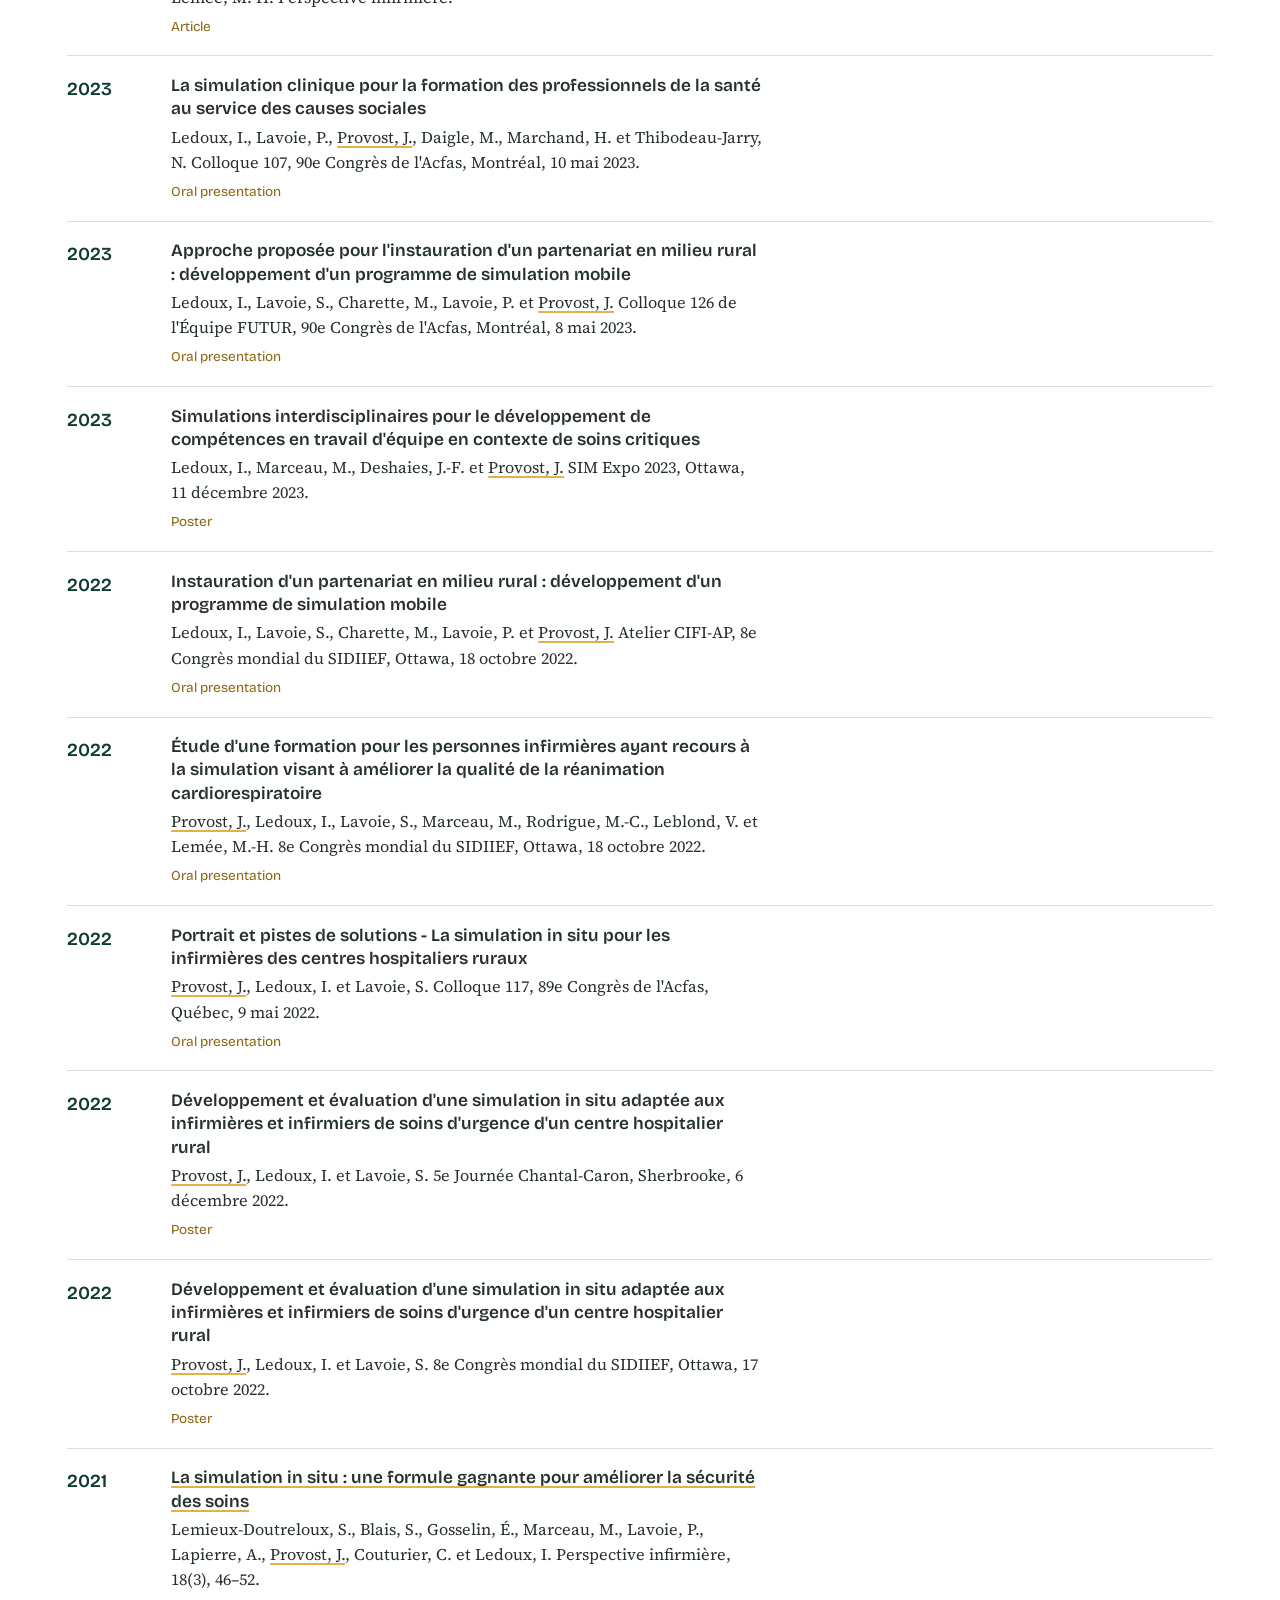
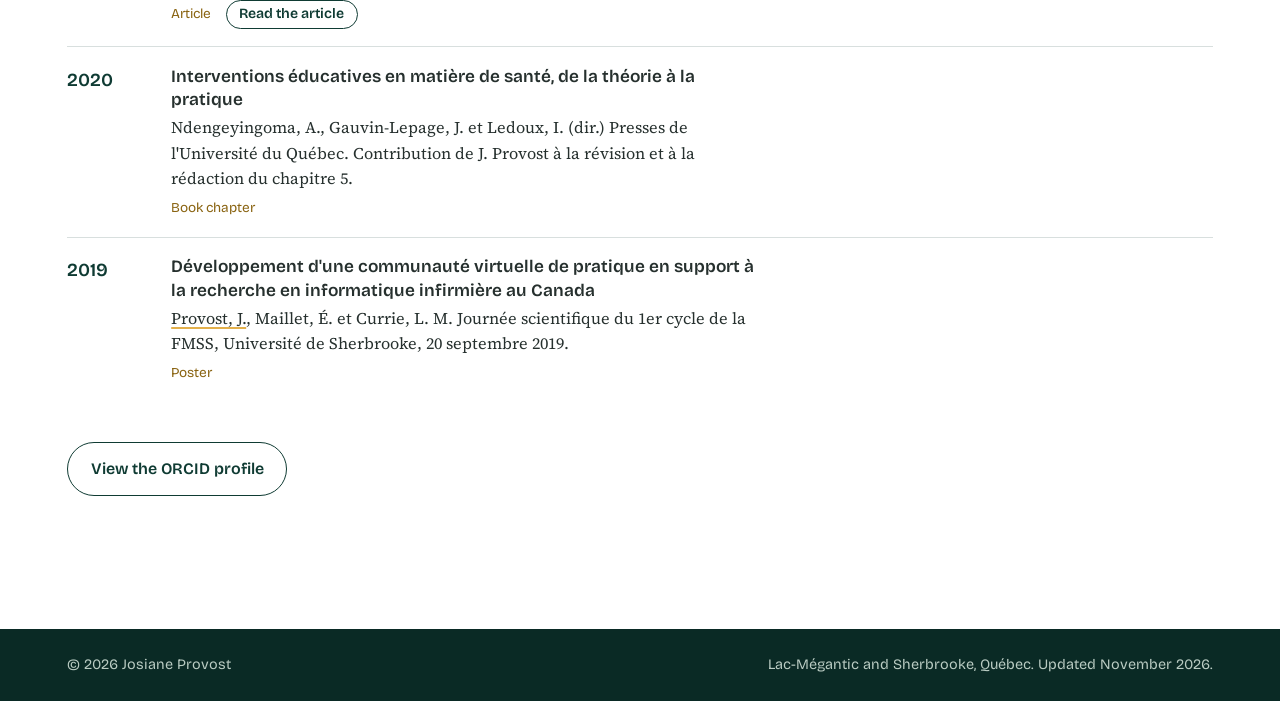
==== commit c68180b2: "Textes plus concis, au je, sans incises en fin de phrase Ajout du lien DOI de l'article de Soins d'u" ====
--- a/publications.html
+++ b/publications.html
@@ -82,7 +82,7 @@
       <li data-type="affiche"><span class="an">2025</span><div class="corps"><span class="titre">Cadre ontologique pour la gestion de la douleur post-opératoire orthopédique intégré à un jeu sérieux numérique</span><span class="moi">Provost, J.</span>, Paul-Savoie, É., Ratelle, D., Gingras, M. et Gosselin, É. Journée scientifique du Pôle universitaire de santé numérique de l'Estrie, Sherbrooke, 8 décembre 2025.<br><span class="genre"><span lang="fr">Affiche</span><span lang="en">Poster</span></span></div></li>
       <li data-type="affiche"><span class="an">2025</span><div class="corps"><span class="titre">L'omission des soins infirmiers en milieu rural : un défi méconnu aux urgences</span><span class="moi">Provost, J.</span>, Gosselin, É. et Rochefort, C. M. Congrès mondial du SIDIIEF, Lausanne, Suisse, 2 au 5 juin 2025.<br><span class="genre"><span lang="fr">Affiche</span><span lang="en">Poster</span></span></div></li>
       <li data-type="affiche"><span class="an">2025</span><div class="corps"><span class="titre">Understanding nursing care omissions and assessment tools in emergency departments: A comprehensive scoping review</span><span class="moi">Provost, J.</span>, Braiki, R., Gosselin, É. et Rochefort, C. M. International Forum on Quality and Safety in Healthcare, Utrecht, Pays-Bas, 21 au 23 mai 2025.<br><span class="genre"><span lang="fr">Affiche</span><span lang="en">Poster</span></span></div></li>
-      <li data-type="article"><span class="an">2024</span><div class="corps"><span class="titre">Simulation in situ adaptée aux infirmières en soins d'urgence des centres hospitaliers ruraux : une recherche-action participative</span><span class="moi">Provost, J.</span>, Lavoie, S. et Ledoux, I. Soins d'urgence, 5(2).<br><span class="genre">Article</span></div></li>
+      <li data-type="article"><span class="an">2024</span><div class="corps"><a class="titre" href="https://doi.org/10.7202/1115274ar" rel="noopener">Simulation in situ adaptée au personnel infirmier en soins d'urgence d'un centre hospitalier rural : une recherche-action participative</a><span class="moi">Provost, J.</span>, Lavoie, S. et Ledoux, I. Soins d'urgence, 5(2), 20–26.<br><span class="genre">Article</span><a class="lire" href="https://doi.org/10.7202/1115274ar" rel="noopener"><span lang="fr">Lire l'article</span><span lang="en">Read the article</span></a></div></li>
       <li data-type="article"><span class="an">2024</span><div class="corps"><a class="titre" href="https://doi.org/10.62212/snahp.141" rel="noopener">Understanding nursing care omissions and assessment instruments in emergency departments: A scoping review protocol</a><span class="moi">Provost, J.</span>, Gosselin, É. et Rochefort, C. Science of Nursing and Health Practices / Science infirmière et pratiques en santé, 7(2), 109–117.<br><span class="genre">Article</span><a class="lire" href="https://doi.org/10.62212/snahp.141" rel="noopener"><span lang="fr">Lire l'article</span><span lang="en">Read the article</span></a></div></li>
       <li data-type="article"><span class="an">2024</span><div class="corps"><a class="titre" href="https://doi.org/10.1016/j.ecns.2024.101542" rel="noopener">Exploring the acceptability and feasibility of an immersive virtual reality intervention for newly graduated nurses working in a rural area</a>Lemée, M.-H., Lavoie, S., <span class="moi">Provost, J.</span> et Ledoux, I. Clinical Simulation in Nursing, article 101542.<br><span class="genre">Article</span><a class="lire" href="https://doi.org/10.1016/j.ecns.2024.101542" rel="noopener"><span lang="fr">Lire l'article</span><span lang="en">Read the article</span></a></div></li>
       <li data-type="invite"><span class="an">2024</span><div class="corps"><span class="titre">Recherche étudiante en sciences infirmières</span><span class="moi">Provost, J.</span> Conférence sur invitation. Colloque virtuel, cours BSI 365, École des sciences infirmières, Université de Sherbrooke, 4 avril 2024.<br><span class="genre"><span lang="fr">Conférence invitée</span><span lang="en">Invited talk</span></span></div></li>
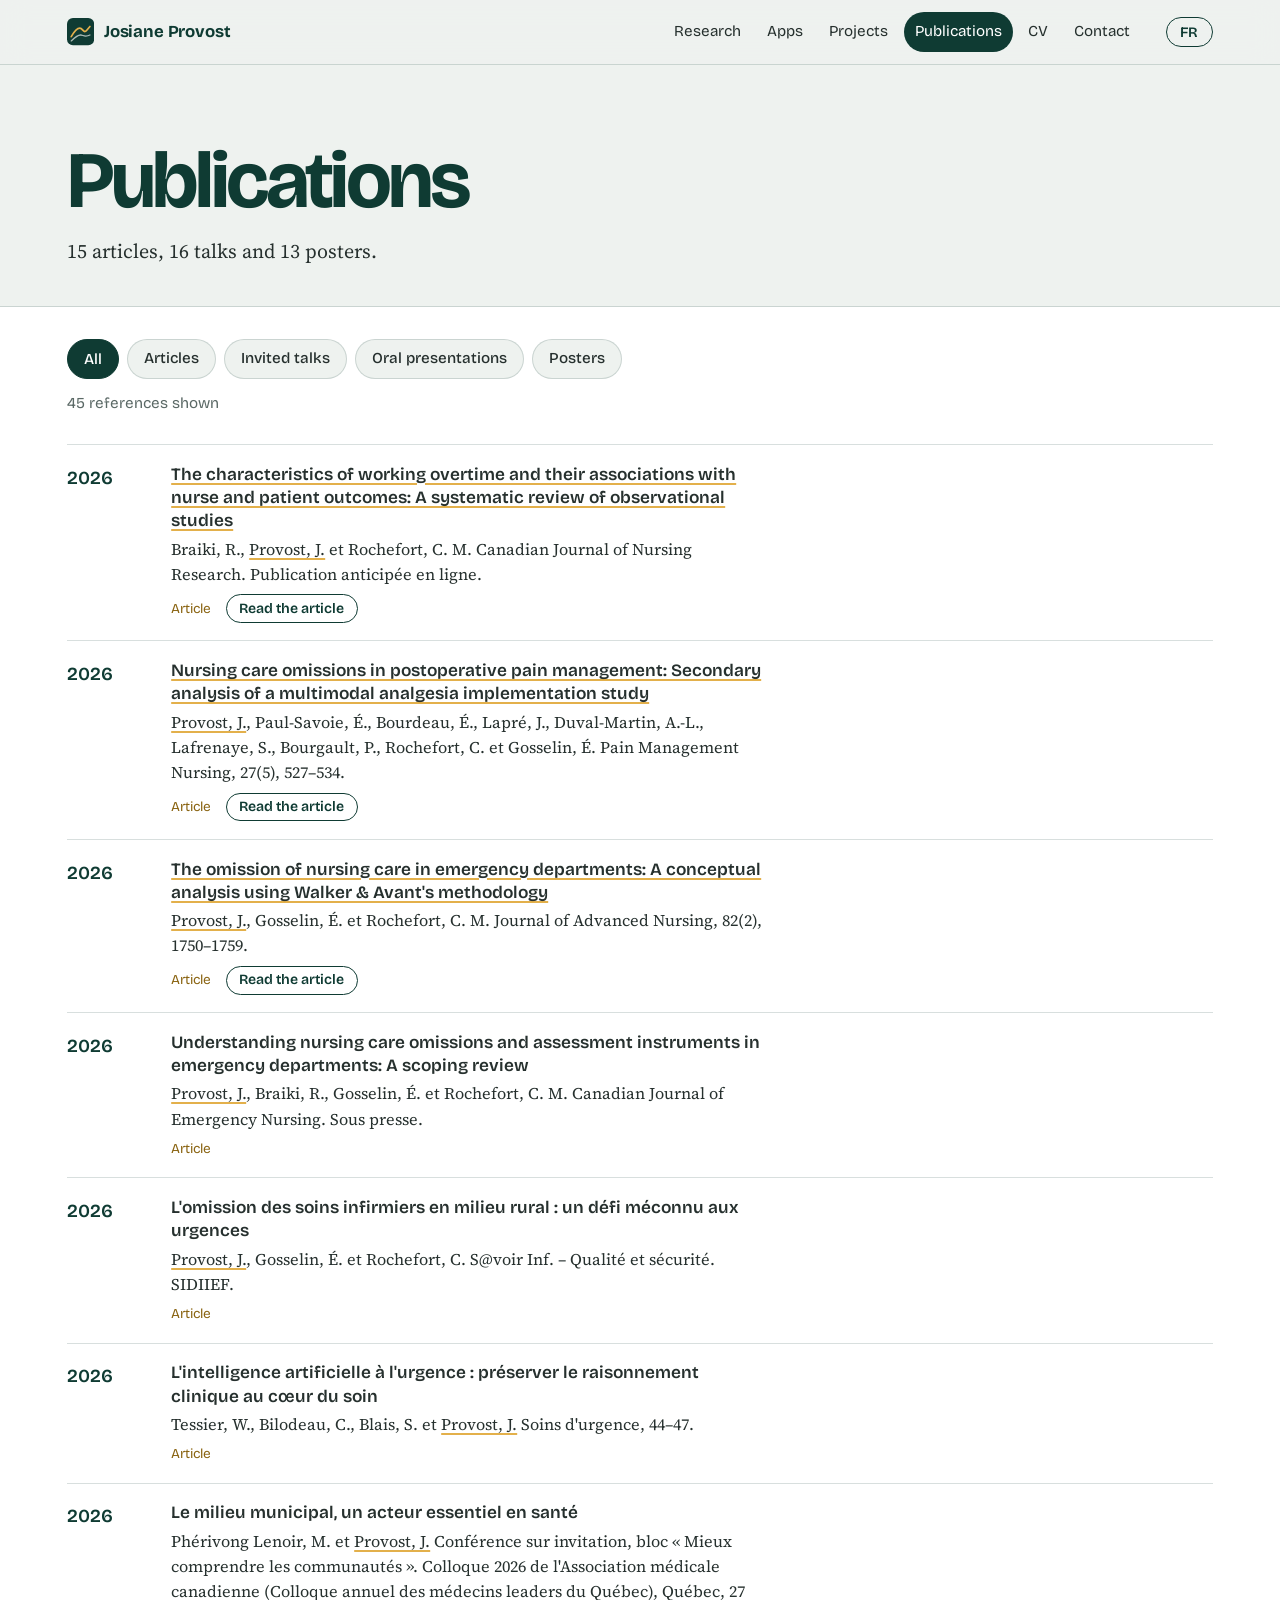
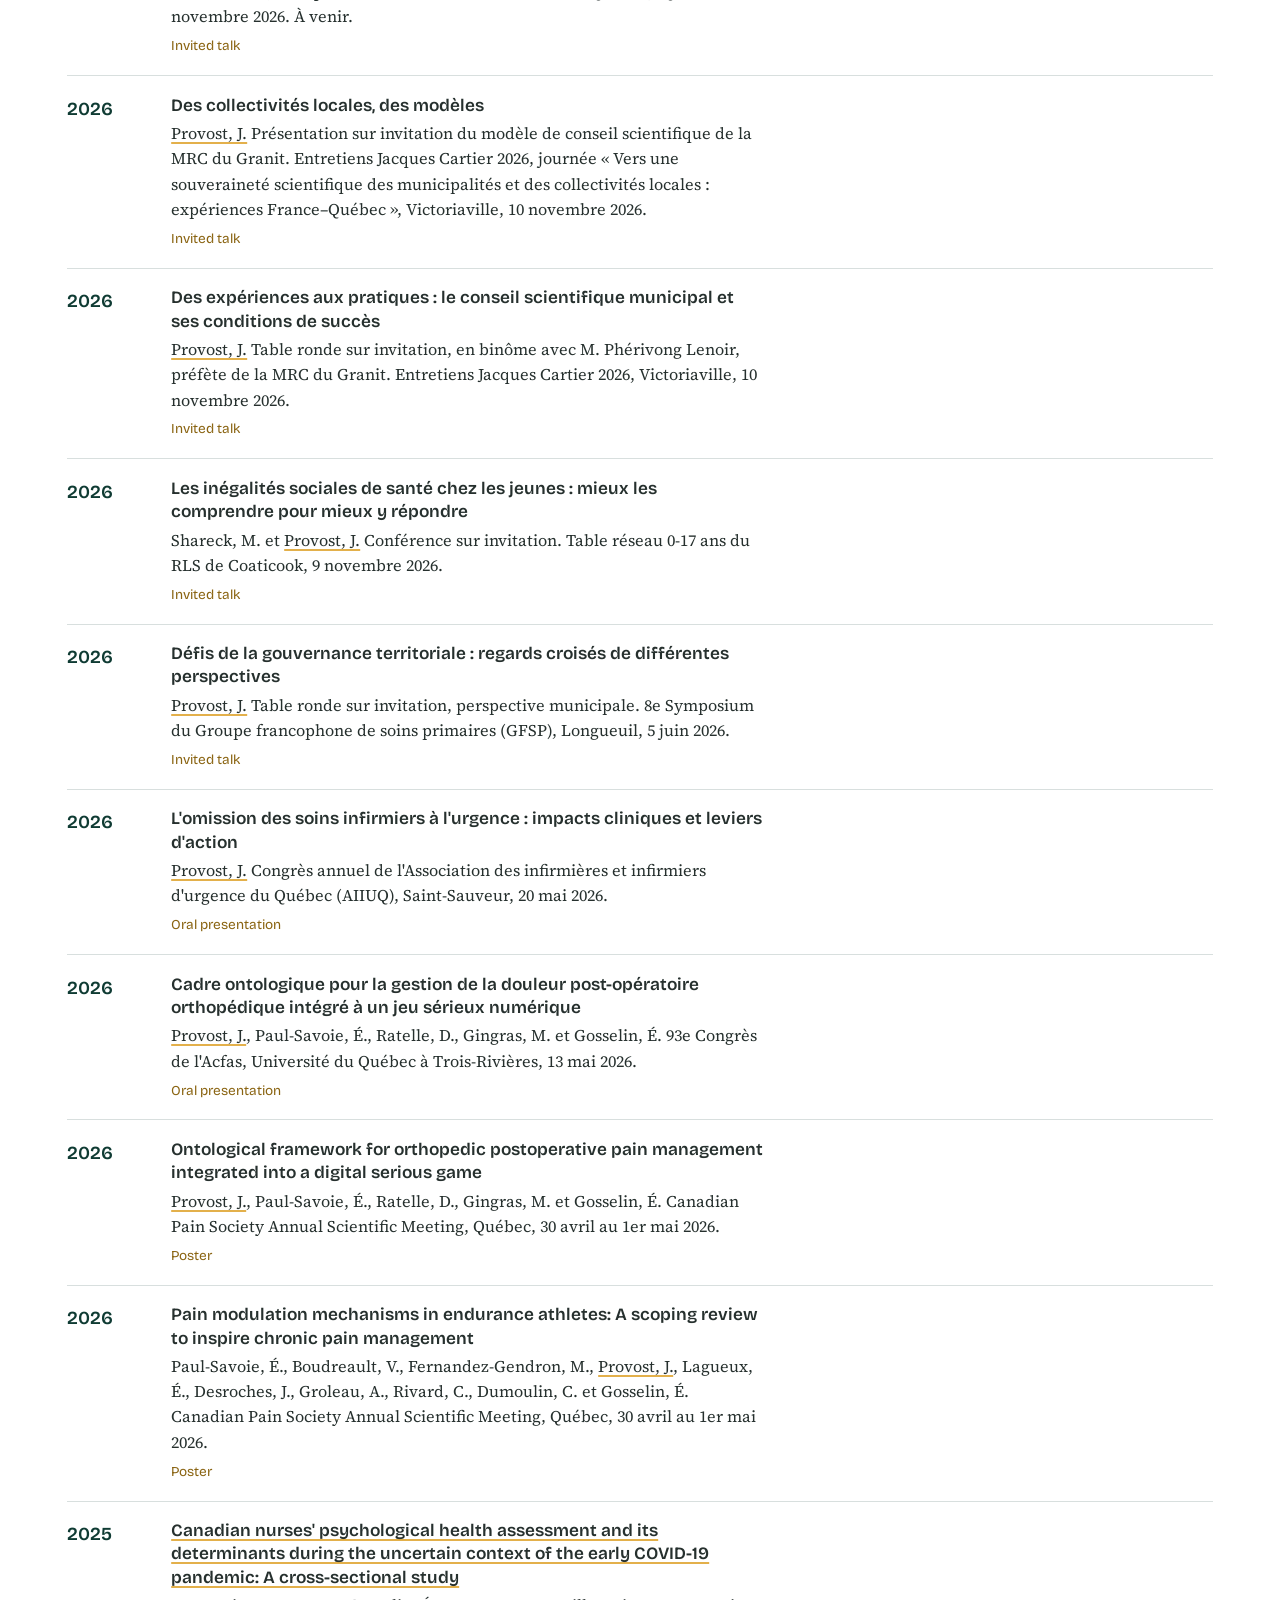
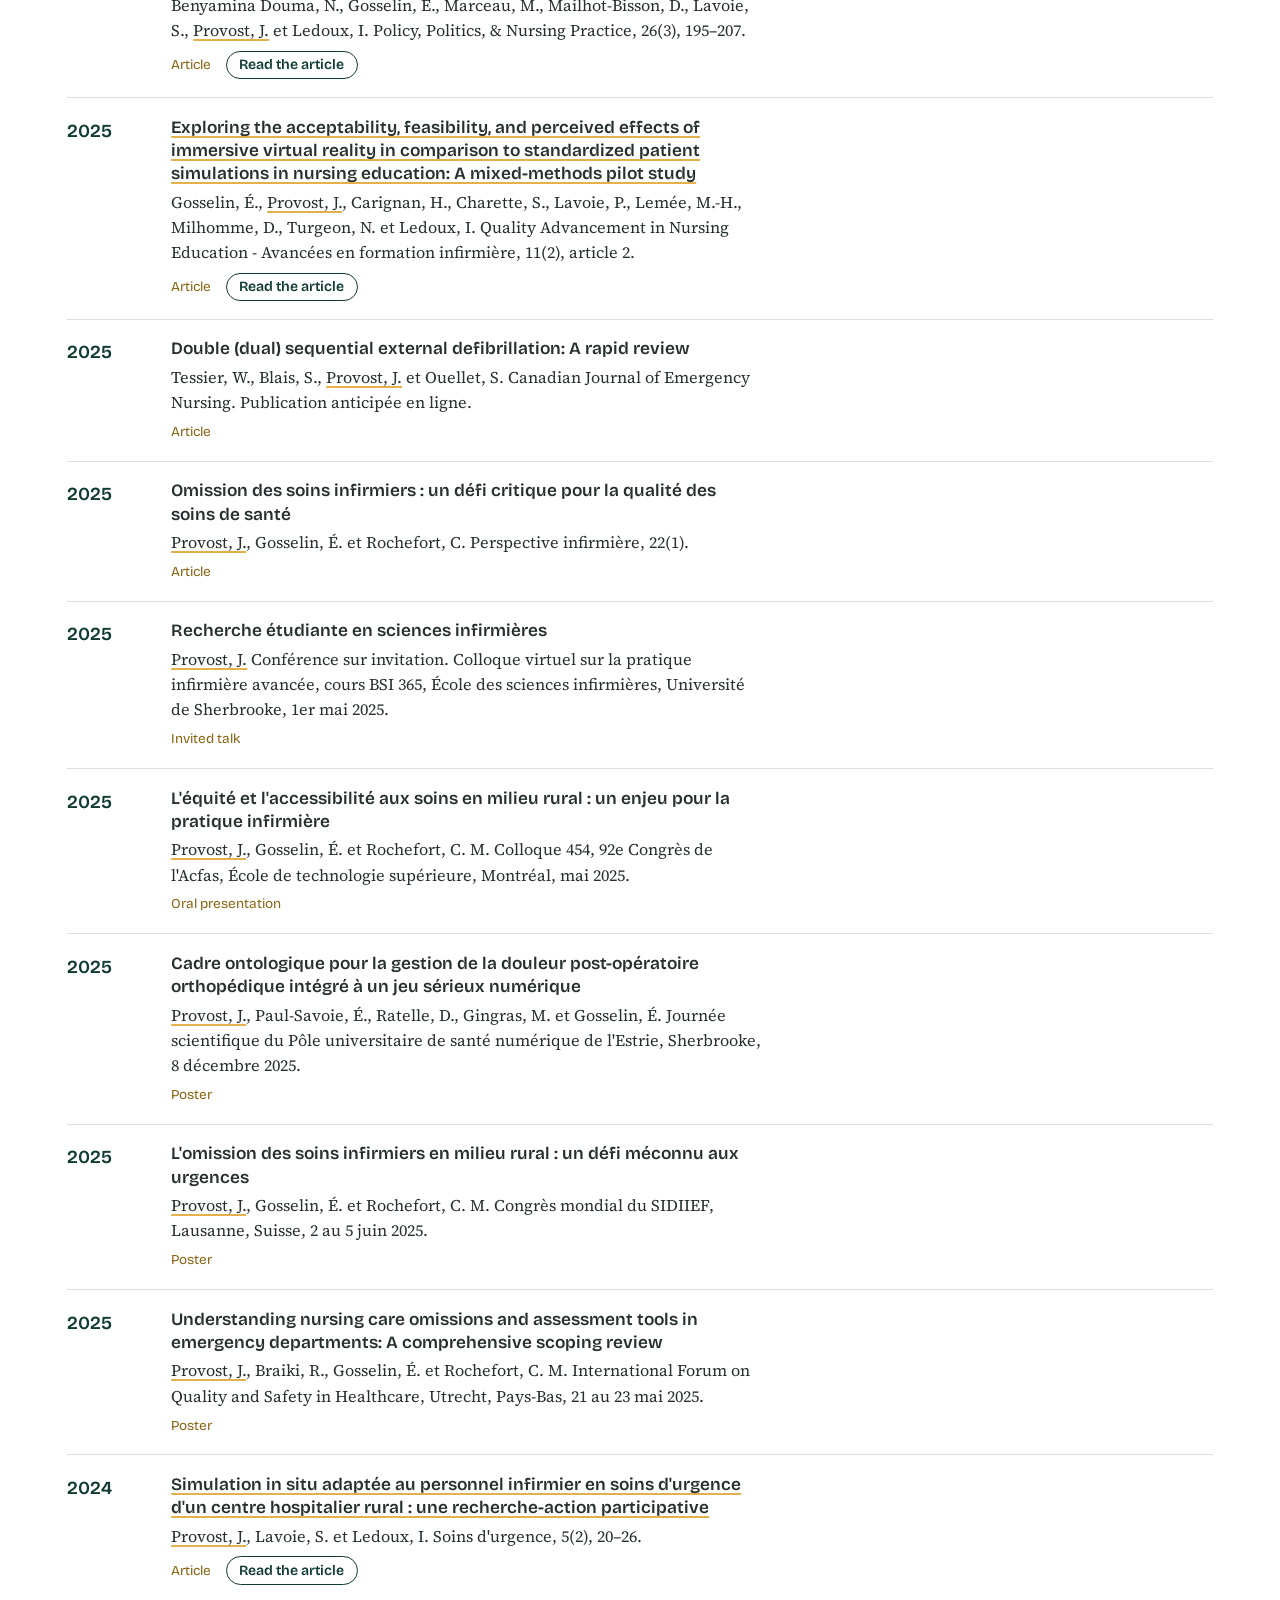
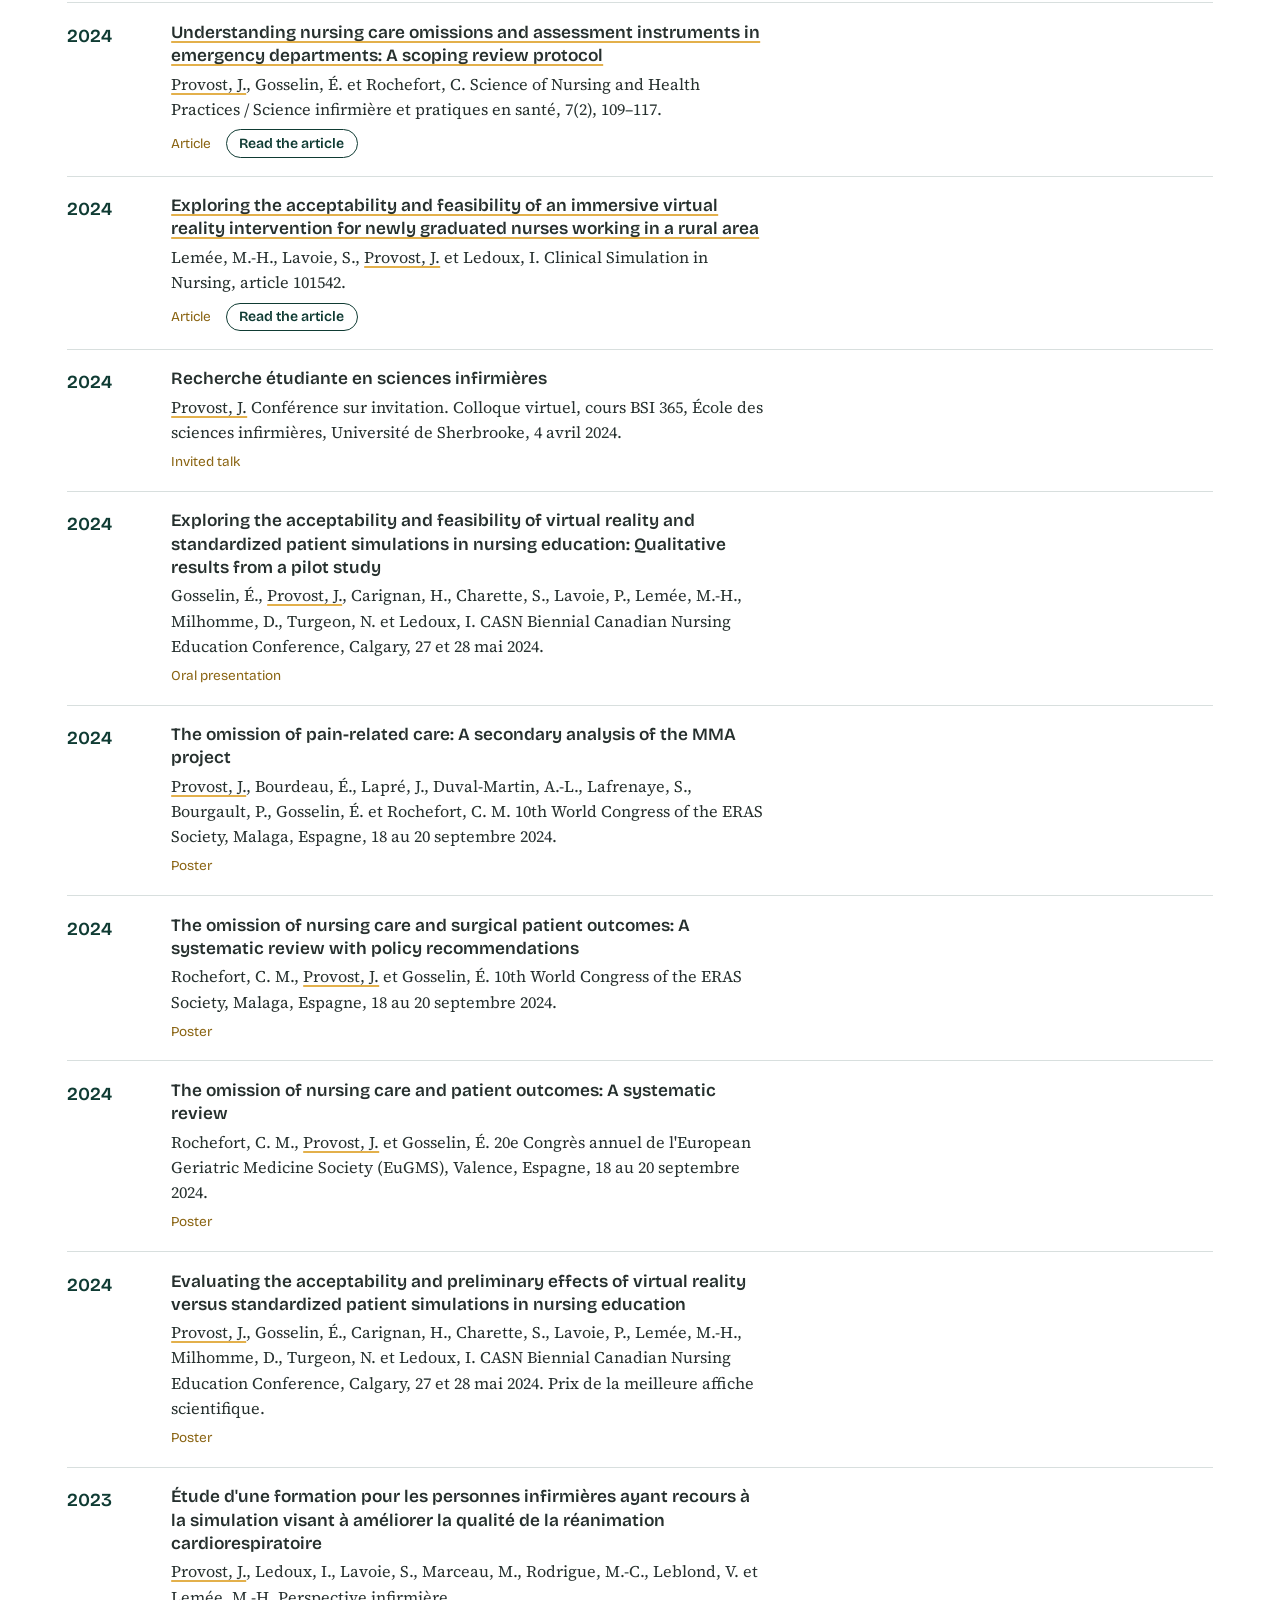
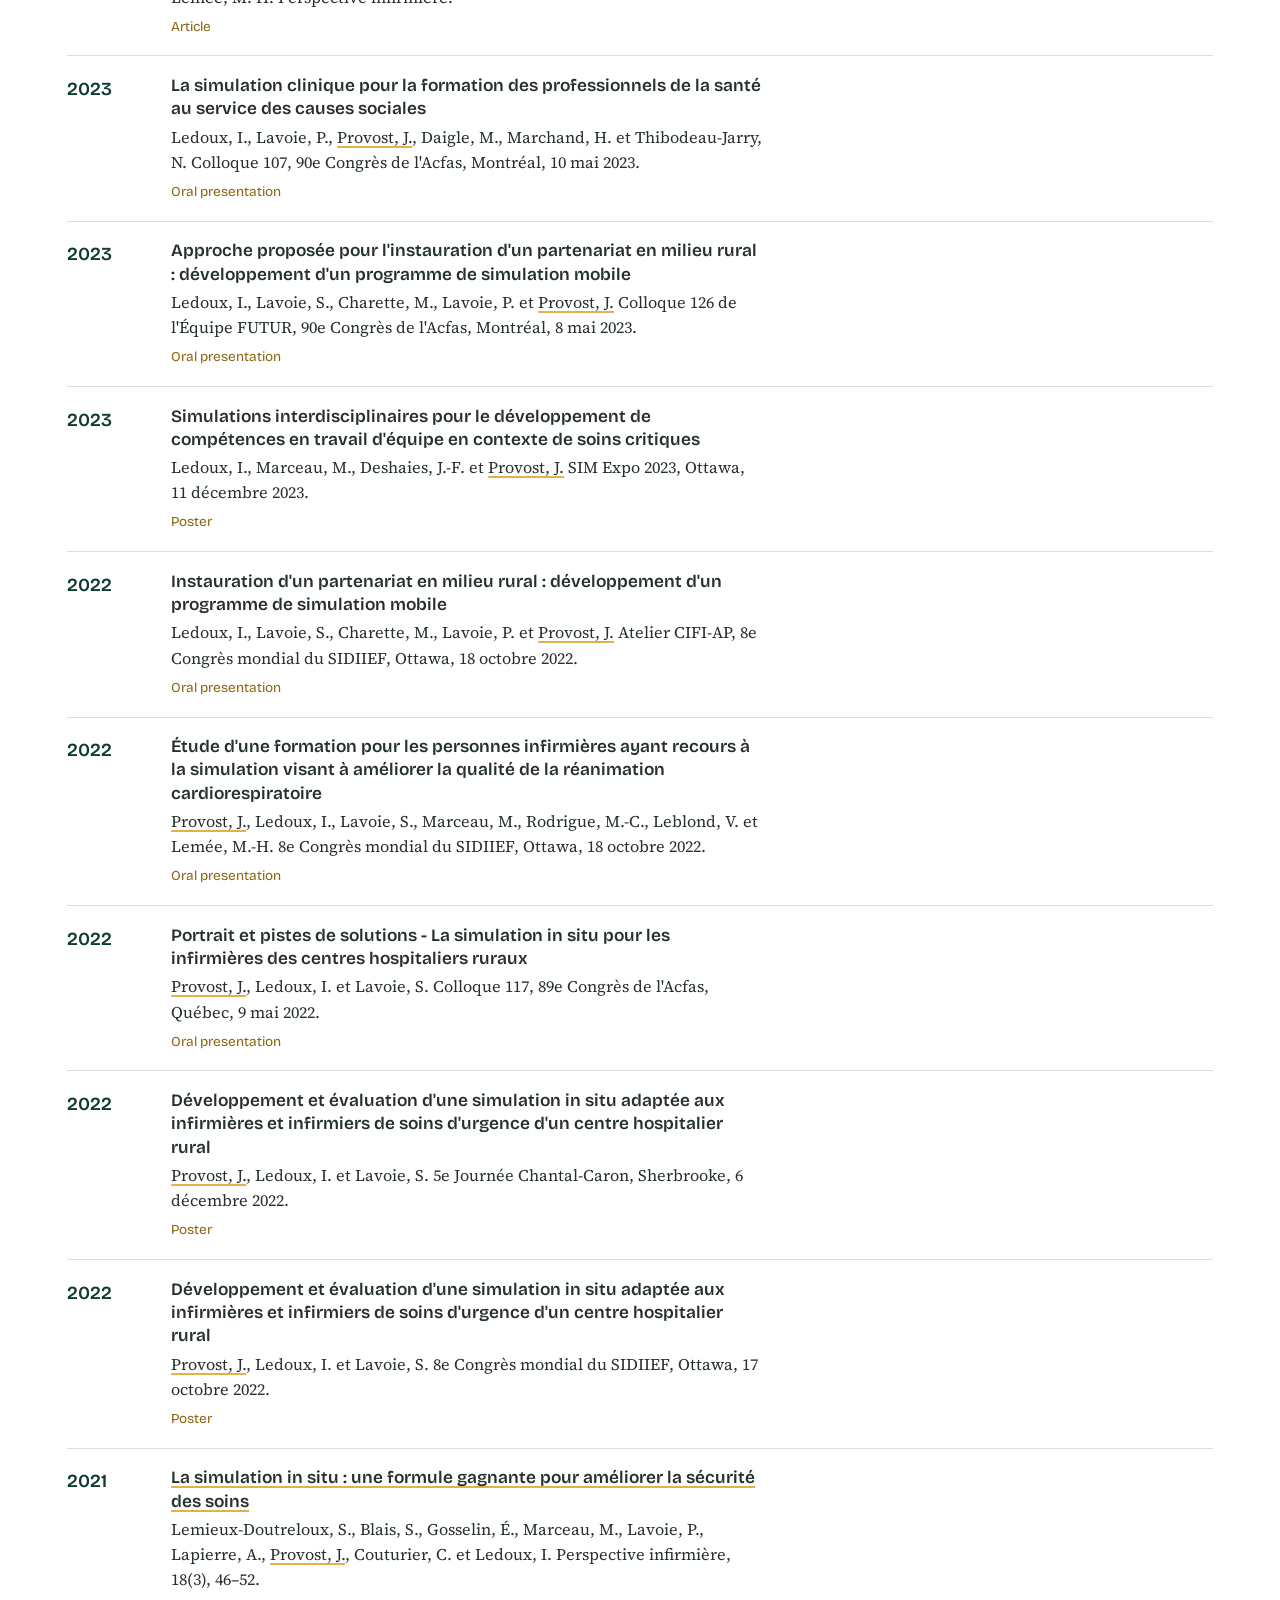
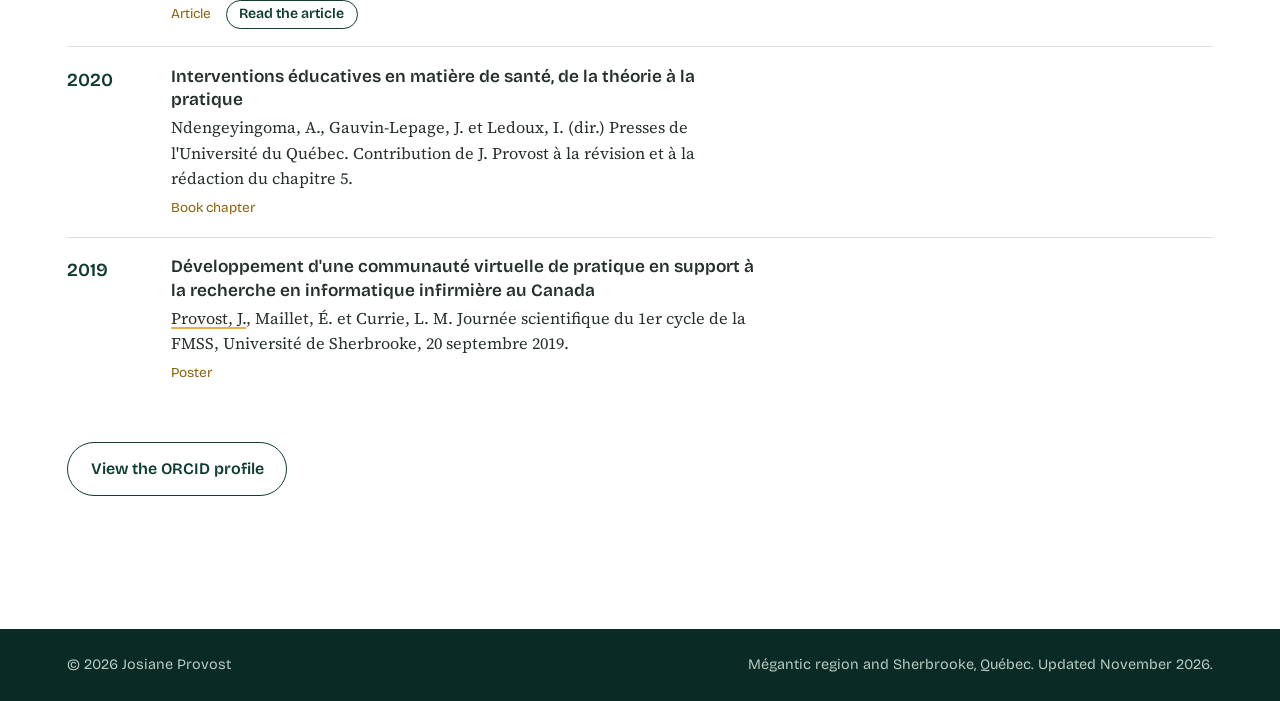
==== commit 7186005b: "Lien vers la MRC du Granit, région de Mégantic et titres plus sobres Co-Authored-By: Claude Fable 5." ====
--- a/publications.html
+++ b/publications.html
@@ -112,8 +112,8 @@
 <footer>
   <div class="enveloppe">
     <span>© 2026 Josiane Provost</span>
-    <span lang="fr">Lac-Mégantic et Sherbrooke, Québec. Mis à jour en novembre 2026.</span>
-    <span lang="en">Lac-Mégantic and Sherbrooke, Québec. Updated November 2026.</span>
+    <span lang="fr">Région de Mégantic et Sherbrooke, Québec. Mis à jour en novembre 2026.</span>
+    <span lang="en">Mégantic region and Sherbrooke, Québec. Updated November 2026.</span>
   </div>
 </footer>
 
